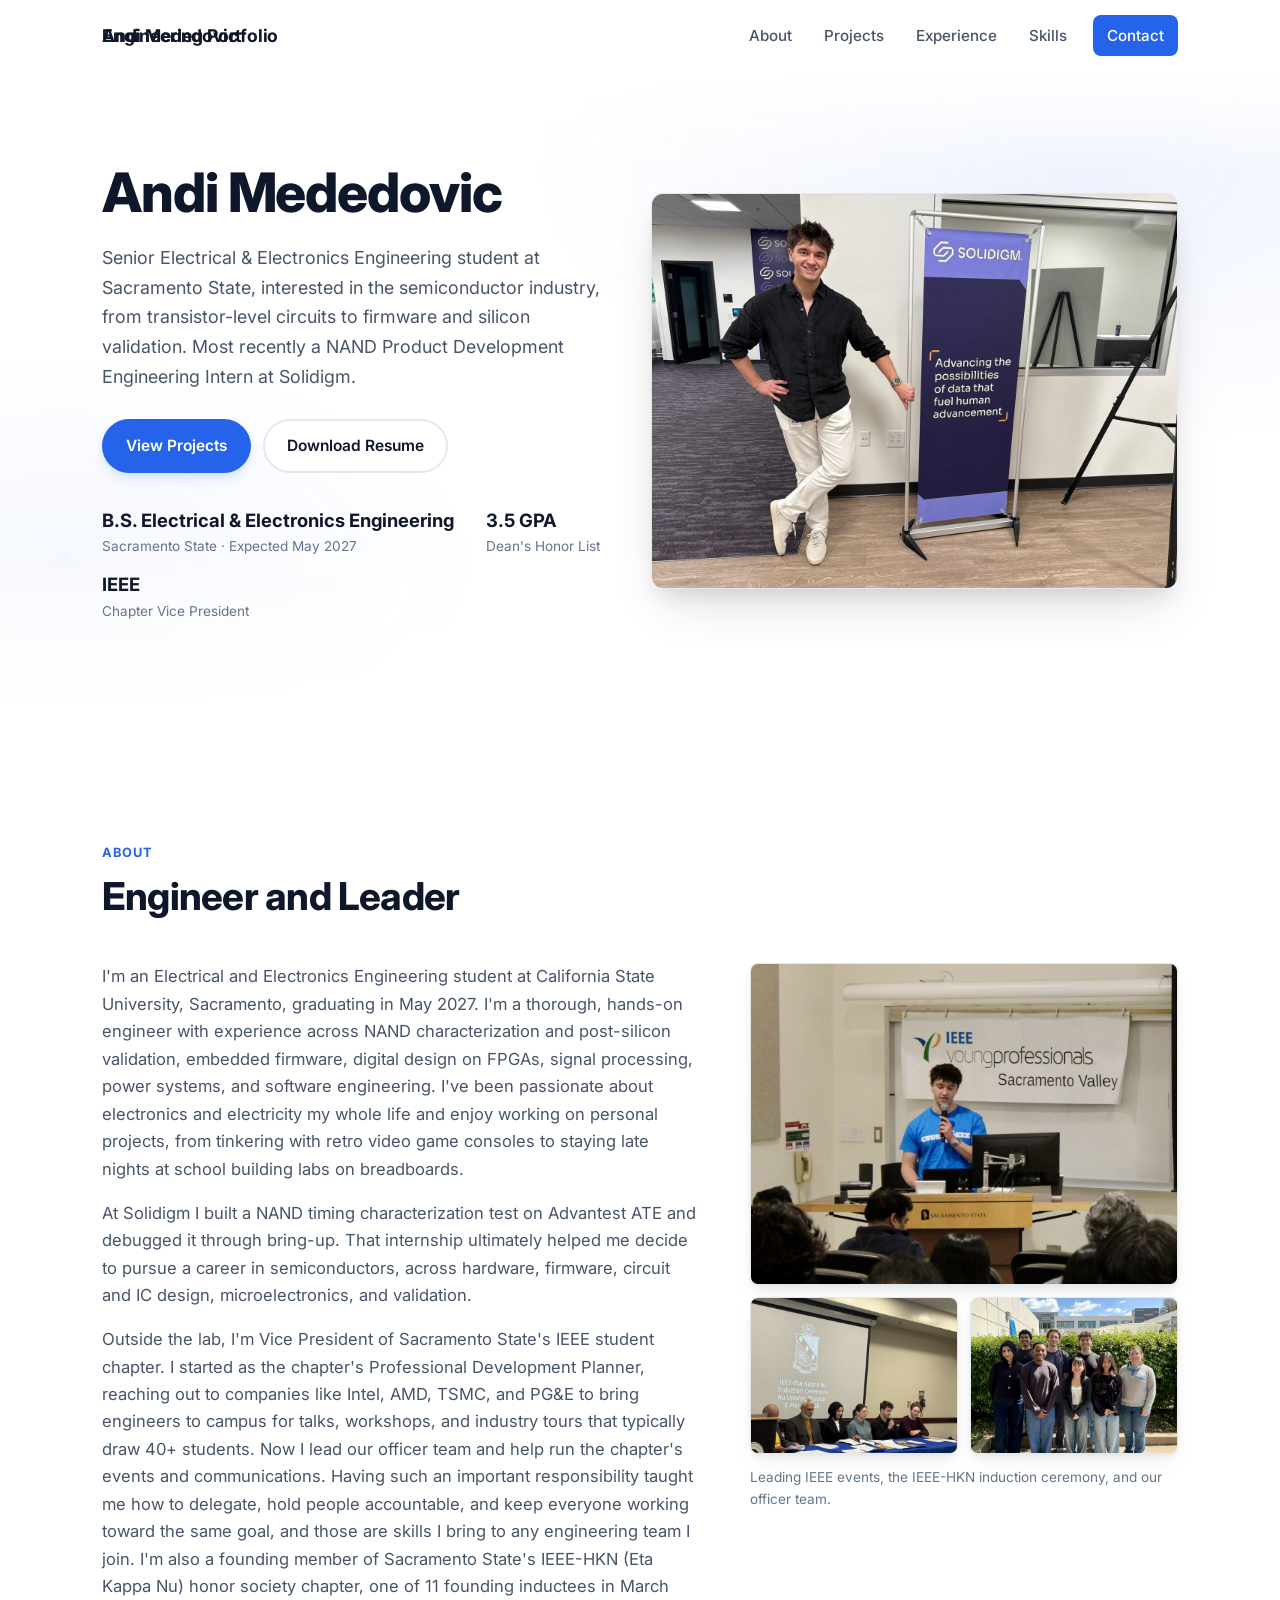
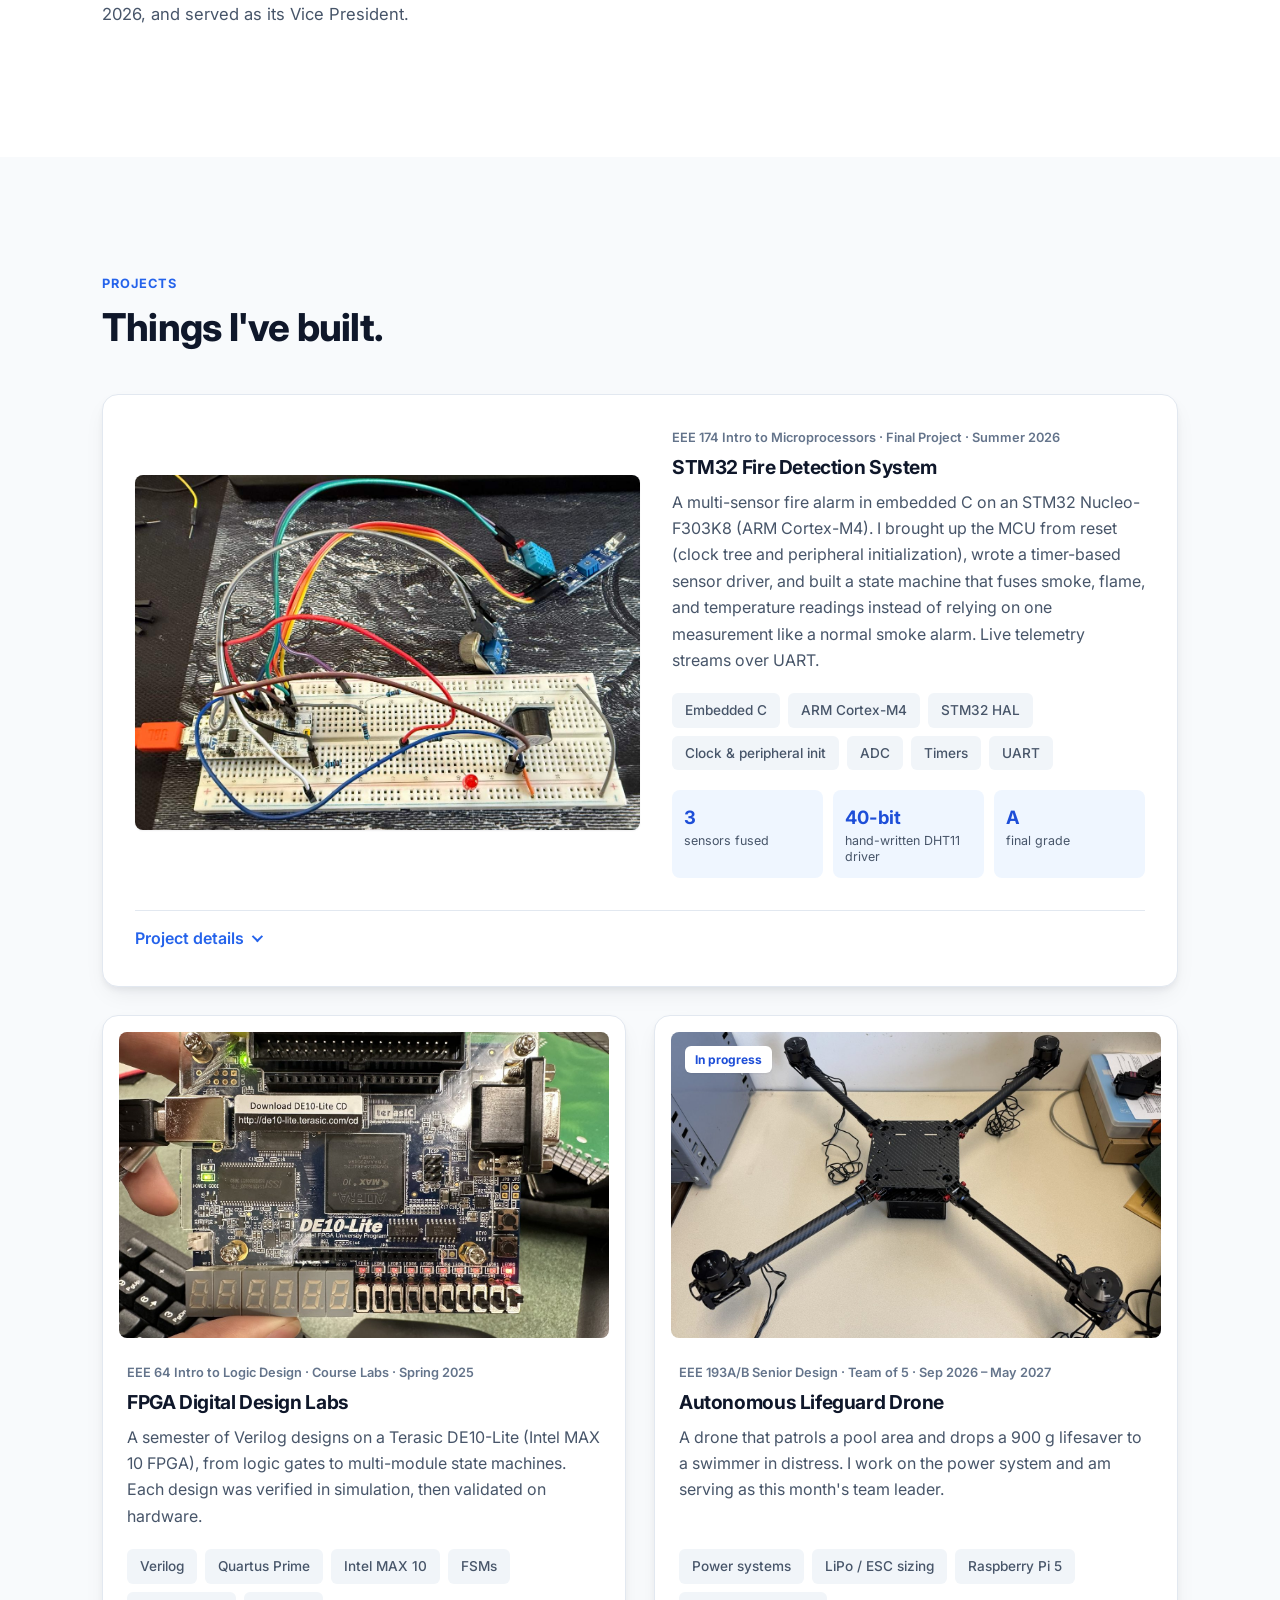
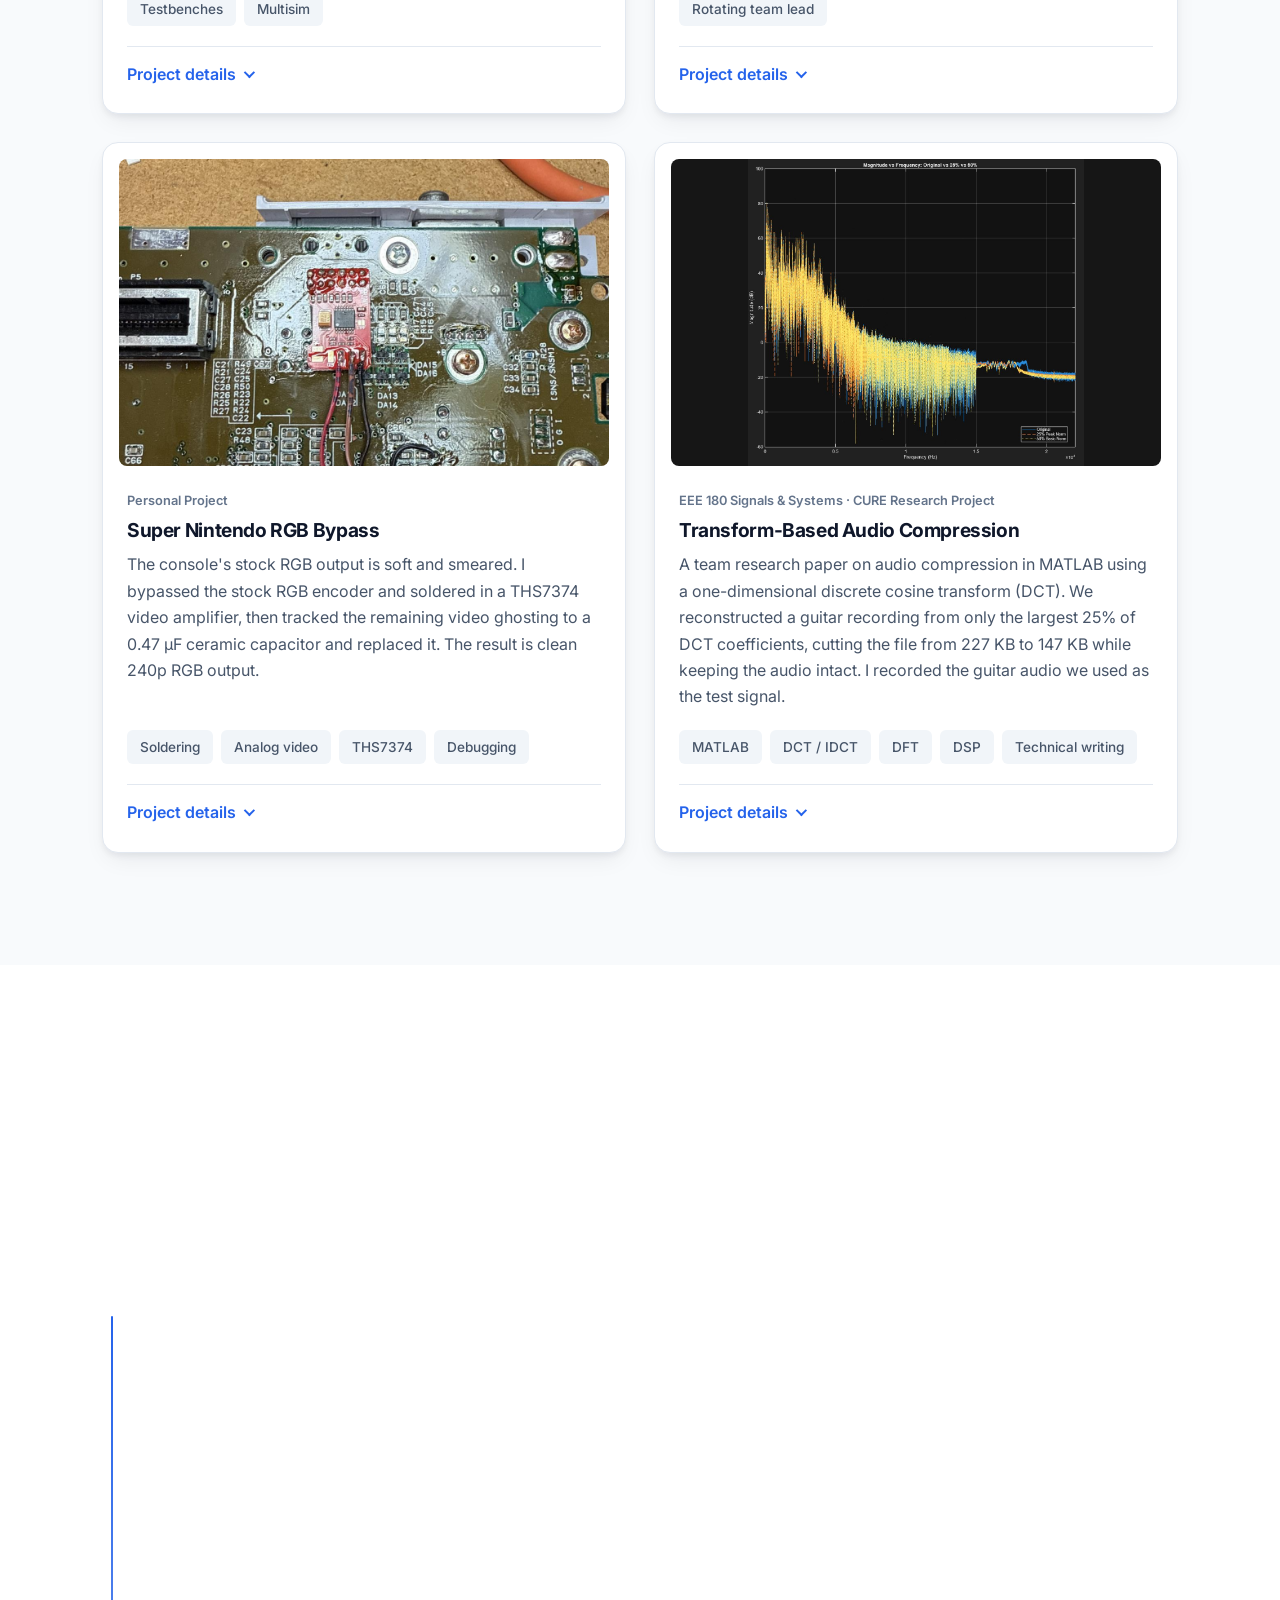
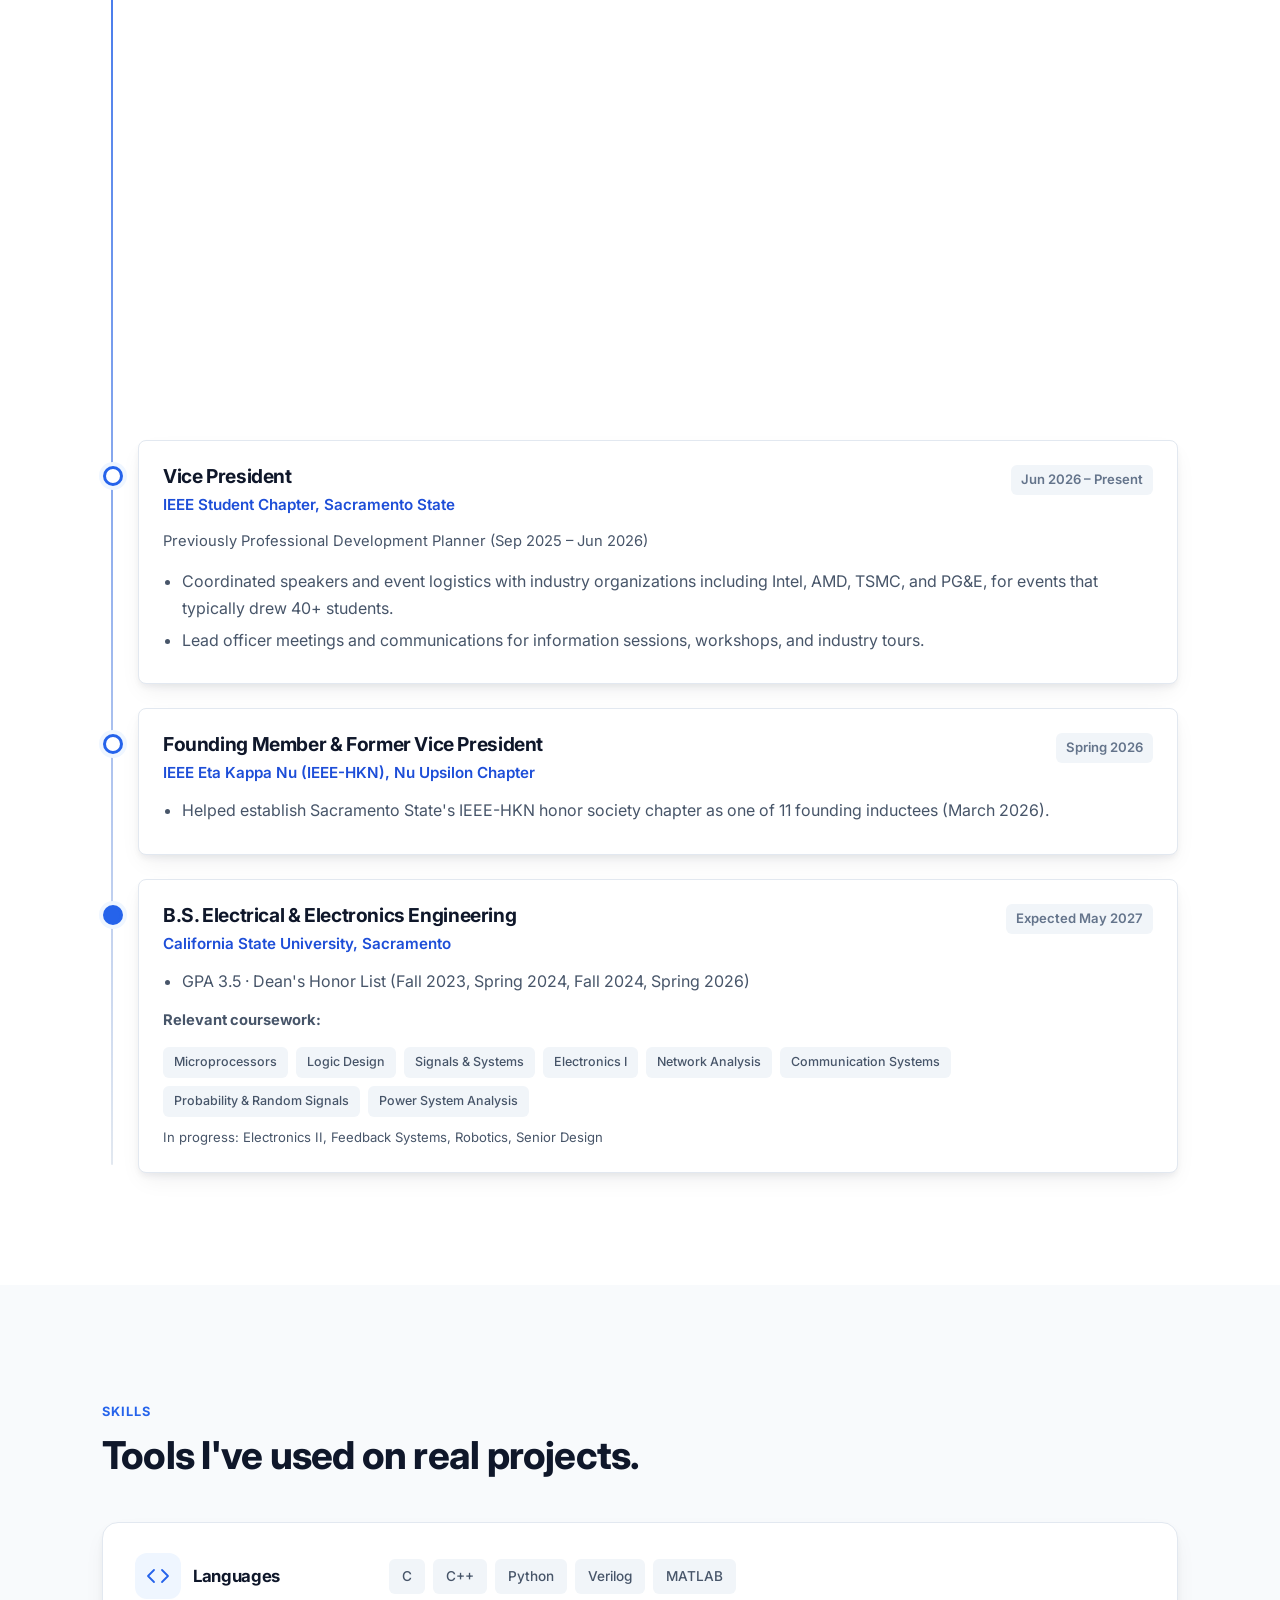
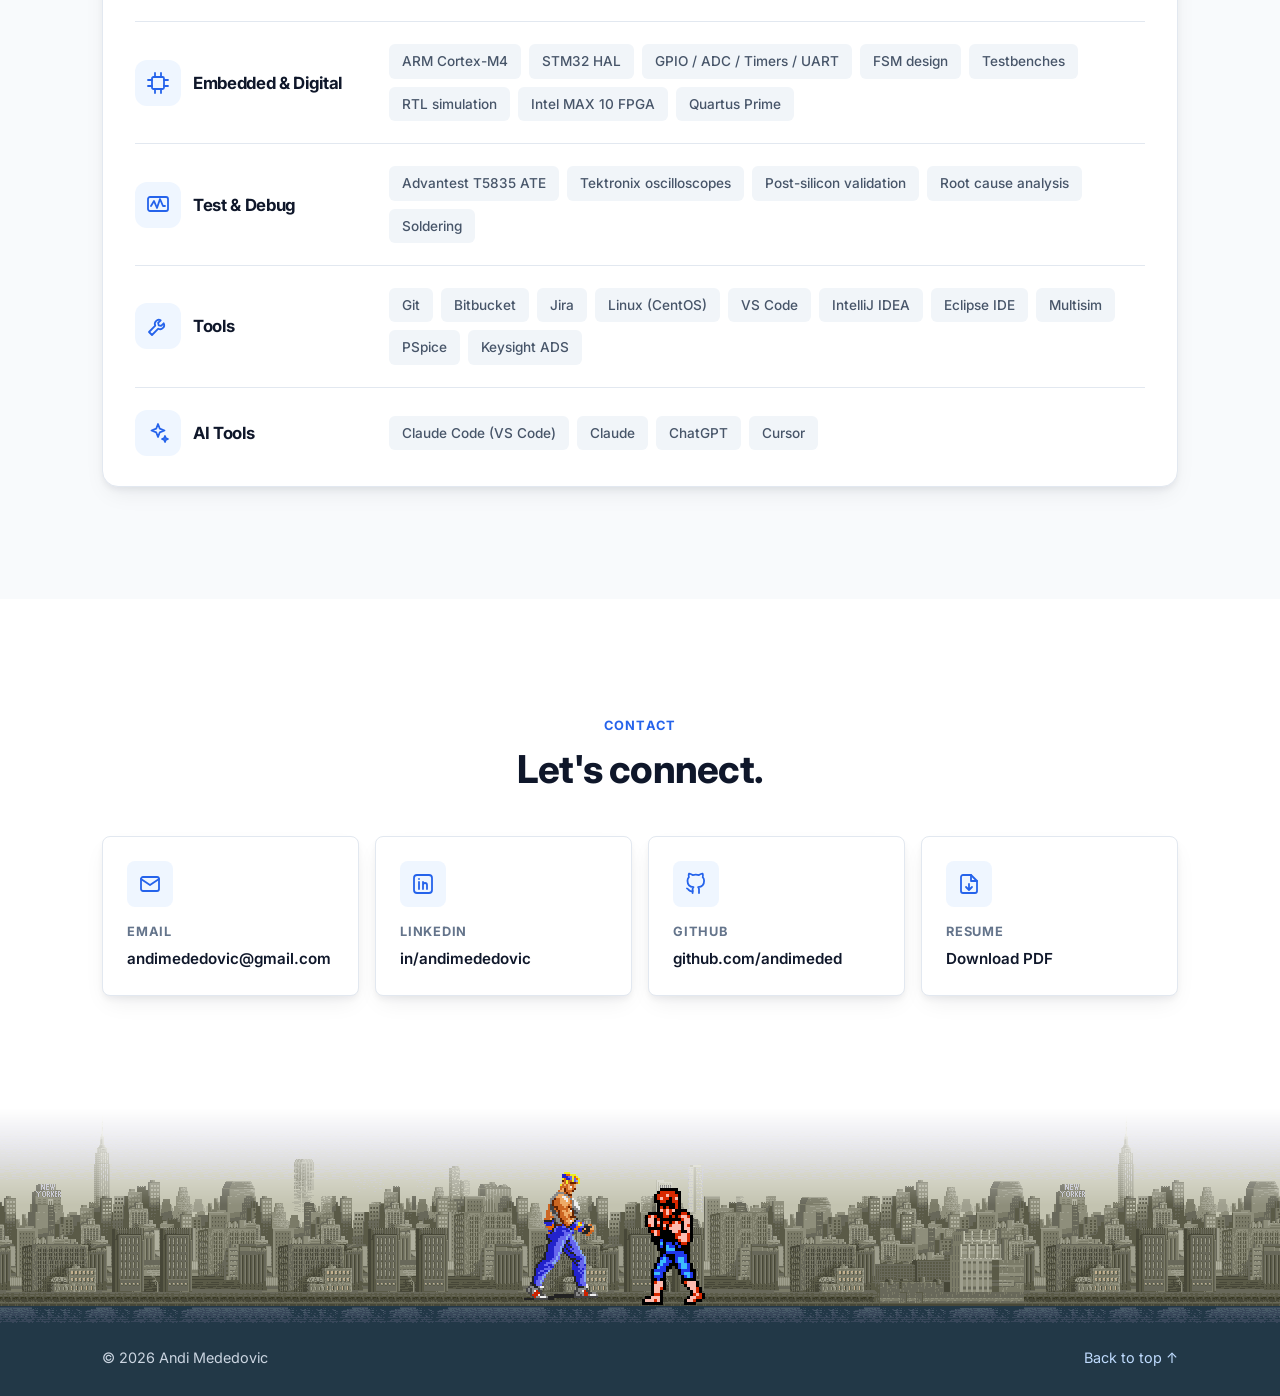
==== index.html @ 866efab6 "Initial portfolio site" ====
<!DOCTYPE html>
<html lang="en">
<head>
  <meta charset="UTF-8">
  <meta name="viewport" content="width=device-width, initial-scale=1.0">
  <title>Andi Mededovic | Electrical &amp; Electronics Engineering</title>
  <meta name="description" content="Portfolio of Andi Mededovic, Electrical and Electronics Engineering student at Sacramento State focused on semiconductors and hardware: circuits, firmware, digital design, and silicon validation.">
  <meta name="author" content="Andi Mededovic">

  <!-- Link previews (LinkedIn, Slack, etc.) -->
  <meta property="og:type" content="website">
  <meta property="og:title" content="Andi Mededovic | Electrical & Electronics Engineering">
  <meta property="og:description" content="Electrical & Electronics Engineering student focused on semiconductors and hardware: circuits, firmware, digital design, and silicon validation.">
  <meta property="og:url" content="https://andimeded.github.io/">
  <meta property="og:image" content="https://andimeded.github.io/assets/images/andi-solidigm.jpg">

  <link rel="icon" href="assets/icons/favicon.svg" type="image/svg+xml">

  <link rel="preconnect" href="https://fonts.googleapis.com">
  <link rel="preconnect" href="https://fonts.gstatic.com" crossorigin>
  <link href="https://fonts.googleapis.com/css2?family=Inter:wght@400;500;600;700;800&display=swap" rel="stylesheet">

  <link rel="stylesheet" href="css/style.css">
</head>
<body>
  <a class="skip-link" href="#main">Skip to content</a>

  <!-- ============ HEADER / NAV ============ -->
  <header class="site-header" id="top">
    <div class="container nav-wrap">
      <a href="#hero" class="logo" aria-label="Andi Mededovic, back to top">
        <span class="logo-text logo-default">Engineering Portfolio</span>
        <span class="logo-text logo-name" aria-hidden="true">Andi Mededovic</span>
      </a>

      <button class="nav-toggle" aria-label="Open menu" aria-expanded="false" aria-controls="site-nav">
        <span></span><span></span><span></span>
      </button>

      <nav class="site-nav" id="site-nav" aria-label="Main">
        <ul>
          <li><a href="#about">About</a></li>
          <li><a href="#projects">Projects</a></li>
          <li><a href="#experience">Experience</a></li>
          <li><a href="#skills">Skills</a></li>
          <li><a href="#contact" class="nav-cta">Contact</a></li>
        </ul>
      </nav>
    </div>
  </header>

  <main id="main">

    <!-- ============ HERO ============ -->
    <section class="hero" id="hero">
      <div class="container hero-grid">
        <div class="hero-text reveal">
          <h1>Andi Mededovic</h1>
          <p class="hero-lead">
            Senior Electrical &amp; Electronics Engineering student at Sacramento State, interested in the
            semiconductor industry, from transistor-level circuits to firmware and silicon validation.
            Most recently a NAND Product Development Engineering Intern at Solidigm.
          </p>
          <div class="hero-actions">
            <a href="#projects" class="btn btn-primary">View Projects</a>
            <a href="assets/resume/Andi-Mededovic-Resume.pdf" class="btn btn-outline" target="_blank" rel="noopener">Download Resume</a>
          </div>
          <ul class="hero-facts">
            <li><strong>B.S. Electrical &amp; Electronics Engineering</strong><span>Sacramento State · Expected May 2027</span></li>
            <li><strong>3.5 GPA</strong><span>Dean's Honor List</span></li>
            <li><strong>IEEE</strong><span>Chapter Vice President</span></li>
          </ul>
        </div>

        <figure class="hero-visual reveal">
          <img src="assets/images/andi-solidigm.jpg" alt="Andi Mededovic standing next to a Solidigm banner at the Rancho Cordova office" width="1400" height="1050">
        </figure>
      </div>
    </section>

    <!-- ============ ABOUT ============ -->
    <section class="section" id="about">
      <div class="container">
        <header class="section-head reveal">
          <p class="eyebrow">About</p>
          <h2>Engineer and Leader</h2>
        </header>

        <div class="about-grid">
          <div class="about-text reveal">
            <p>
              I'm an Electrical and Electronics Engineering student at California State University,
              Sacramento, graduating in May 2027. I'm a thorough, hands-on engineer with experience across
              NAND characterization and post-silicon validation, embedded firmware, digital design on FPGAs,
              signal processing, power systems, and software engineering. I've been passionate about
              electronics and electricity my whole life and enjoy working on personal projects, from
              tinkering with retro video game consoles to staying late nights at school building labs on breadboards.
            </p>
            <p>
              At Solidigm I built a NAND timing characterization test on Advantest ATE and debugged it
              through bring-up. That internship ultimately helped me decide to pursue a career in semiconductors, across
              hardware, firmware, circuit and IC design, microelectronics, and validation.
            </p>
            <p>
              Outside the lab, I'm Vice President of Sacramento State's IEEE student chapter. I started as
              the chapter's Professional Development Planner, reaching out to companies like Intel, AMD,
              TSMC, and PG&amp;E to bring engineers to campus for talks, workshops, and industry tours that
              typically draw 40+ students. Now I lead our officer team and help run the chapter's events
              and communications. Having such an important responsibility taught me how to delegate, hold people
              accountable, and keep everyone working toward the same goal, and those are skills I bring to any
              engineering team I join. I'm also a founding member of Sacramento State's IEEE-HKN (Eta Kappa Nu)
              honor society chapter, one of 11 founding inductees in March 2026, and served as its
              Vice President.
            </p>
          </div>

          <div class="about-photos reveal">
            <button class="gallery-item about-photo-main" type="button">
              <img src="assets/images/about/ieee-event.jpg" alt="Andi introducing speakers at an IEEE event at Sacramento State" loading="lazy" width="1200" height="900">
            </button>
            <div class="about-photo-row">
              <button class="gallery-item" type="button">
                <img src="assets/images/about/hkn-induction.jpg" alt="Andi speaking at the IEEE-HKN Nu Upsilon chapter induction ceremony, March 2026" loading="lazy">
              </button>
              <button class="gallery-item" type="button">
                <img src="assets/images/about/ieee-officers.jpg" alt="Sacramento State IEEE student chapter officers" loading="lazy">
              </button>
            </div>
            <p class="about-photo-caption">Leading IEEE events, the IEEE-HKN induction ceremony, and our officer team.</p>
          </div>
        </div>
      </div>
    </section>

    <!-- ============ PROJECTS ============ -->
    <section class="section section-alt" id="projects">
      <div class="container">
        <header class="section-head reveal">
          <p class="eyebrow">Projects</p>
          <h2>Things I've built.</h2>
        </header>

        <div class="projects-grid">

          <!-- Project 1: STM32 (featured) -->
          <article class="card project-card featured reveal">
            <div class="project-media">
              <img src="assets/images/projects/stm32-breadboard.jpg" alt="Breadboard wiring of the STM32 Nucleo board with smoke, flame, and temperature sensors" loading="lazy" width="1200" height="843">
            </div>
            <div class="project-body">
              <p class="project-meta">EEE 174 Intro to Microprocessors · Final Project · Summer 2026</p>
              <h3>STM32 Fire Detection System</h3>
              <p>
                A multi-sensor fire alarm in embedded C on an STM32 Nucleo-F303K8 (ARM Cortex-M4). I brought up
                the MCU from reset (clock tree and peripheral initialization), wrote a timer-based sensor driver,
                and built a state machine that fuses smoke, flame, and temperature readings instead of relying on
                one measurement like a normal smoke alarm. Live telemetry streams over UART.
              </p>
              <ul class="chip-list">
                <li>Embedded C</li><li>ARM Cortex-M4</li><li>STM32 HAL</li><li>Clock &amp; peripheral init</li><li>ADC</li><li>Timers</li><li>UART</li>
              </ul>
              <ul class="project-stats">
                <li><strong>3</strong><span>sensors fused</span></li>
                <li><strong>40-bit</strong><span>hand-written DHT11 driver</span></li>
                <li><strong>A</strong><span>final grade</span></li>
              </ul>

            </div>

            <details class="project-details">
                <summary>Project details</summary>
                <div class="details-body">
                  <div class="details-grid">
                    <div class="details-col">
                  <h4>What I built</h4>
                  <ul>
                    <li>Brought up the MCU with the STM32 HAL: system clock from the internal 8&nbsp;MHz HSI oscillator, with the PLL (x4) clocking the ADC, then GPIO, USART2, TIM1, and a 12-bit software-triggered ADC.</li>
                    <li><strong>Sensors:</strong> MQ-2 smoke sensor on ADC1 channel 1 (PA0), a photodiode for flame/light on ADC1 channel 2 (PA1), and a DHT11 temperature/humidity sensor on a single-wire digital pin (PA4).</li>
                    <li><strong>State machine:</strong> It has two states, Normal and Fire. The system switches to Fire when any sensor crosses its alarm threshold: a smoke reading above 400, a flame reading below 1000 (both are raw 12-bit ADC readings from 0 to 4095, and the photodiode reading drops when it sees a flame), or a temperature above 40&nbsp;°C. In Fire, a red LED and buzzer pulse every 250&nbsp;ms.</li>
                    <li><strong>Telemetry:</strong> readings and state are sent over USART2 at 38400 baud (8N1) every 2&nbsp;s to a serial terminal.</li>
                  </ul>

                  <h4>DHT11 driver</h4>
                  <p>
                    I wrote my own driver for the DHT11 instead of using a library. It drives PA4 low for 18&nbsp;ms as a start signal, releases it for 30&nbsp;µs, then reconfigures the
                    pin as an input with pull-up. Using TIM1 as a microsecond timer, it samples each bit 40&nbsp;µs after
                    the rising edge, packs 40 bits into 5 bytes, validates the checksum, and returns an error on timeout.
                  </p>

                  <h4>Problems I debugged</h4>
                  <ul>
                    <li><strong>ADC channels interfering:</strong> wrote a <code>Read_ADC_Channel()</code> routine that reconfigures the channel on every read.</li>
                    <li><strong>4&nbsp;V sensor vs 3.3&nbsp;V ADC:</strong> added a 20&nbsp;kΩ / 10&nbsp;kΩ voltage divider (4&nbsp;V → 2.67&nbsp;V) to keep the smoke sensor's output under the 3.3&nbsp;V maximum input of the ADC pin (PA0).</li>
                    <li><strong>Buzzer stuck on at first flash:</strong> found the buzzer was active-low and inverted the GPIO logic.</li>
                  </ul>

                  <h4>Testing</h4>
                  <p>
                    I tested each sensor on its own. With a candle in my garage, the flame reading dropped from about 3000 ambient to below 1000,
                    and the temperature rose from about 33&nbsp;°C to above 40&nbsp;°C. With an incense stick outside, the smoke reading rose above 400.
                    All three triggered the Fire state.
                  </p>
                    </div>
                    <div class="details-col">
                  <h4>Code walkthrough</h4>
                  <p class="code-note"><strong>Microsecond delay.</strong> The DHT11 sends bits as pulses only tens of microseconds long, which is too short for <code>HAL_Delay()</code> since it counts in milliseconds. I set TIM1 to tick once per microsecond, reset it to 0, and wait until it reaches the delay I need.</p>
<pre class="code-block"><code>void delay_us(uint16_t us) {
  __HAL_TIM_SET_COUNTER(&amp;htim1, 0);  // reset TIM1 to 0
  while (__HAL_TIM_GET_COUNTER(&amp;htim1) &lt; us);  // wait until TIM1 reaches us microseconds
}</code></pre>

                  <p class="code-note"><strong>Reading the 40 bits.</strong> The loop runs 40 times, once per bit. It waits for the sensor to finish its low pulse, then waits 40&nbsp;µs. The current byte is shifted left to make room for the new bit, and if the data line is still high at that point, the bit is stored as a 1. After all 40 bits, the first four bytes are added and compared with the fifth byte, the checksum. If they don't match, the reading is thrown out.</p>
<pre class="code-block"><code>for (int i = 0; i &lt; 40; i++) {  // sensor sends 40 bits of data
  while (HAL_GPIO_ReadPin(GPIOA, GPIO_PIN_4) == GPIO_PIN_RESET);
  delay_us(40);
  data[i / 8] &lt;&lt;= 1;  // shift current byte
  if (HAL_GPIO_ReadPin(GPIOA, GPIO_PIN_4) == GPIO_PIN_SET)
    data[i / 8] |= 1;  // store a 1
  while (HAL_GPIO_ReadPin(GPIOA, GPIO_PIN_4) == GPIO_PIN_SET);
}

if ((uint8_t)(data[0] + data[1] + data[2] + data[3]) != data[4])
  return 1;  // checksum mismatch, reading failed

*humidity = data[0];
*temp     = data[2];
return 0;</code></pre>

                  <p class="code-note"><strong>Reading one ADC channel at a time.</strong> The smoke sensor and photodiode share ADC1, and at first their readings interfered with each other. This function fixes that by selecting the channel before every read. It configures ADC1 for that channel, starts a conversion, waits for it to finish, then stops the ADC and returns the 12-bit value.</p>
<pre class="code-block"><code>uint16_t Read_ADC_Channel(uint32_t channel) {
  ADC_ChannelConfTypeDef sConfig = {0};
  sConfig.Channel      = channel;
  sConfig.Rank         = ADC_REGULAR_RANK_1;
  sConfig.SingleDiff   = ADC_SINGLE_ENDED;
  sConfig.SamplingTime = ADC_SAMPLETIME_1CYCLE_5;
  HAL_ADC_ConfigChannel(&amp;hadc1, &amp;sConfig);  // use the selected channel

  HAL_ADC_Start(&amp;hadc1);
  HAL_ADC_PollForConversion(&amp;hadc1, HAL_MAX_DELAY); // wait until conversion is finished
  uint16_t value = HAL_ADC_GetValue(&amp;hadc1);
  HAL_ADC_Stop(&amp;hadc1);
  return value;
}

smoke = Read_ADC_Channel(ADC_CHANNEL_1);  // PA0
flame = Read_ADC_Channel(ADC_CHANNEL_2);  // PA1</code></pre>

                  <p class="code-note"><strong>Deciding the state.</strong> If any one sensor crosses its threshold, the system goes to Fire. The LED and buzzer then turn on for 250&nbsp;ms and off for 250&nbsp;ms, four times per pass through the loop. The buzzer is active-low, so <code>GPIO_PIN_RESET</code> turns it on and <code>GPIO_PIN_SET</code> turns it off.</p>
<pre class="code-block"><code>#define SMOKE_THRESHOLD 400
#define FLAME_THRESHOLD 1000
#define TEMP_THRESHOLD  40

if ((smoke &gt; SMOKE_THRESHOLD) || (flame &lt; FLAME_THRESHOLD) || (temp &gt; TEMP_THRESHOLD)) {
  fireState = 1;
  for (int i = 0; i &lt; 4; i++) {
    HAL_GPIO_WritePin(GPIOA, GPIO_PIN_5, GPIO_PIN_SET);  // LED on
    HAL_GPIO_WritePin(GPIOA, GPIO_PIN_6, GPIO_PIN_RESET);  // buzzer on (active-low)
    HAL_Delay(250);
    HAL_GPIO_WritePin(GPIOA, GPIO_PIN_5, GPIO_PIN_RESET);  // LED off
    HAL_GPIO_WritePin(GPIOA, GPIO_PIN_6, GPIO_PIN_SET);  // buzzer off
    HAL_Delay(250);
  }
} else {
  fireState = 0;
  HAL_GPIO_WritePin(GPIOA, GPIO_PIN_5, GPIO_PIN_RESET);
  HAL_GPIO_WritePin(GPIOA, GPIO_PIN_6, GPIO_PIN_SET);
}</code></pre>
                    </div>
                  </div>

                  <h4 class="gallery-title">Photos &amp; figures <span class="gallery-hint">Click to enlarge</span></h4>
                  <div class="gallery">
                    <button class="gallery-item" type="button"><img src="assets/images/projects/stm32-block-diagram.jpg" alt="Block diagram: MQ-2, DHT11, and photodiode feeding the STM32, which drives the LED, buzzer, and USART2 terminal" loading="lazy"></button>
                    <button class="gallery-item" type="button"><img src="assets/images/projects/stm32-terminal.jpg" alt="Serial terminal output showing temperature rising past 40 °C and the state switching from NORMAL to FIRE" loading="lazy"></button>
                    <button class="gallery-item" type="button"><img src="assets/images/projects/stm32-flame-test.jpg" alt="Photodiode held near a candle flame during the flame detection test" loading="lazy"></button>
                    <button class="gallery-item" type="button"><img src="assets/images/projects/stm32-smoke-test.jpg" alt="MQ-2 smoke sensor held over an incense stick during the smoke detection test" loading="lazy"></button>
                  </div>
                </div>
            </details>
          </article>

          <!-- Project 2: FPGA labs -->
          <article class="card project-card reveal">
            <div class="project-media">
              <img src="assets/images/projects/fpga-board.jpg" alt="Terasic DE10-Lite FPGA board, powered on, with the MAX 10 chip in the center and the seven-segment displays and switches along the bottom" loading="lazy" width="1400" height="875">
            </div>
            <div class="project-body">
              <p class="project-meta">EEE 64 Intro to Logic Design · Course Labs · Spring 2025</p>
              <h3>FPGA Digital Design Labs</h3>
              <p>
                A semester of Verilog designs on a Terasic DE10-Lite (Intel MAX 10 FPGA), from logic gates to
                multi-module state machines. Each design was verified in simulation, then validated on hardware.
              </p>
              <ul class="chip-list">
                <li>Verilog</li><li>Quartus Prime</li><li>Intel MAX 10</li><li>FSMs</li><li>Testbenches</li><li>Multisim</li>
              </ul>

              <details class="project-details">
                <summary>Project details</summary>
                <div class="details-body">
                  <h4>Example design flow: Lab 3 comparator</h4>
                  <p>Most of my labs followed the same process from design to hardware. Here is one example, and the more complex designs are listed below. I designed a 2-bit comparator (A &gt; B, A = B, A &lt; B) from a truth table and K-maps, drew it in Multisim using only NAND gates,
                    then wrote it in Verilog, assigned pins in Quartus, and ran it on the board. I then extended it to 3 bits and verified it with a testbench and waveform.</p>
                  <ol class="flow">
                    <li class="flow-step">
                      <button class="gallery-item" type="button"><img src="assets/images/projects/fpga-flow-1-equations.jpg" alt="Step 1, Truth table to K-maps to equations: Simplified equations for the comparator outputs, derived from K-maps" loading="lazy"></button>
                      <span><b>1</b> Truth table to K-maps to equations</span>
                    </li>
                    <li class="flow-step">
                      <button class="gallery-item" type="button"><img src="assets/images/projects/fpga-flow-2-multisim.jpg" alt="Step 2, Multisim schematic: Multisim schematic of the 2-bit comparator built only from NAND gates, with DIP switch inputs and an LED bar output" loading="lazy"></button>
                      <span><b>2</b> Multisim schematic</span>
                    </li>
                    <li class="flow-step">
                      <button class="gallery-item" type="button"><img src="assets/images/projects/fpga-flow-3-verilog.jpg" alt="Step 3, Verilog in Quartus: Verilog module for the comparator in Quartus Prime, setting the greater-than, equal, and less-than outputs" loading="lazy"></button>
                      <span><b>3</b> Verilog in Quartus</span>
                    </li>
                    <li class="flow-step">
                      <button class="gallery-item" type="button"><img src="assets/images/projects/fpga-flow-4-pins.jpg" alt="Step 4, Pin assignments: Quartus Assignment Editor mapping the comparator inputs to slide switches and outputs to LEDs on the MAX 10" loading="lazy"></button>
                      <span><b>4</b> Pin assignments</span>
                    </li>
                    <li class="flow-step">
                      <button class="gallery-item" type="button"><img src="assets/images/projects/fpga-flow-5-board.jpg" alt="Step 5, Running on the FPGA: DE10-Lite board running the comparator, with the switches as inputs and an LED lit for the result" loading="lazy"></button>
                      <span><b>5</b> Running on the FPGA</span>
                    </li>
                    <li class="flow-step">
                      <button class="gallery-item" type="button"><img src="assets/images/projects/fpga-flow-6-testbench.jpg" alt="Step 6, Testbench: Verilog testbench stepping the 3-bit comparator through input combinations" loading="lazy"></button>
                      <span><b>6</b> Testbench</span>
                    </li>
                    <li class="flow-step">
                      <button class="gallery-item" type="button"><img src="assets/images/projects/fpga-flow-7-waveform.jpg" alt="Step 7, Simulation waveform: Simulation waveform of the 3-bit comparator showing the inputs and the G, E, and L outputs" loading="lazy"></button>
                      <span><b>7</b> Simulation waveform</span>
                    </li>
                  </ol>

                  <h4>Highlight: Lab 6, State Machines II</h4>
                  <ul>
                    <li>A 10-state bidirectional FSM with reset.</li>
                    <li>An active-low 7-segment hex decoder derived from K-maps (dataflow modeling).</li>
                    <li>A hierarchical top module joining the FSM and decoder.</li>
                    <li>A time-multiplexed 3-digit display using a shift register and a 16-bit refresh counter.</li>
                    <li>Tri-state buffers and tied outputs, verified against truth tables in simulation.</li>
                    <li>5x7 dot-matrix characters rendered to the simulation console from a testbench.</li>
                  </ul>
                  <ol class="flow flow-plain">
                    <li class="flow-step">
                      <button class="gallery-item" type="button"><img src="assets/images/projects/fpga-lab6-block-diagram.jpg" alt="Lab 6 top-level block diagram: a clocked state machine with an up/down input feeding a decoder that drives the seven-segment display" loading="lazy"></button>
                      <span>Top-level design</span>
                    </li>
                    <li class="flow-step">
                      <button class="gallery-item" type="button"><img src="assets/images/projects/fpga-lab6-top-module.jpg" alt="Lab 6 top-level Verilog module instantiating the state machine and the seven-segment decoder" loading="lazy"></button>
                      <span>Top module joining FSM and decoder</span>
                    </li>
                    <li class="flow-step">
                      <button class="gallery-item" type="button"><img src="assets/images/projects/fpga-kmap.jpg" alt="Color-coded K-map and simplified equation for segment a of the seven-segment decoder" loading="lazy"></button>
                      <span>Decoder K-map</span>
                    </li>
                    <li class="flow-step">
                      <button class="gallery-item" type="button"><img src="assets/images/projects/fpga-lab6-decoder-verilog.jpg" alt="Active-low seven-segment hex decoder written as dataflow assign statements in Verilog" loading="lazy"></button>
                      <span>Decoder in dataflow Verilog</span>
                    </li>
                    <li class="flow-step">
                      <button class="gallery-item" type="button"><img src="assets/images/projects/fpga-hex-f.jpg" alt="DE10-Lite seven-segment display showing F with all four input switches high" loading="lazy"></button>
                      <span>Decoder on the board</span>
                    </li>
                    <li class="flow-step">
                      <button class="gallery-item" type="button"><img src="assets/images/projects/fpga-lab6-tristate-verilog.jpg" alt="Verilog tri-state buffer that passes the input when enabled and outputs high impedance otherwise" loading="lazy"></button>
                      <span>Tri-state buffer</span>
                    </li>
                    <li class="flow-step">
                      <button class="gallery-item" type="button"><img src="assets/images/projects/fpga-lab6-tristate-wave.jpg" alt="Simulation waveform of the tri-state buffer testbench showing input, enable, and output" loading="lazy"></button>
                      <span>Tri-state waveform</span>
                    </li>
                    <li class="flow-step">
                      <button class="gallery-item" type="button"><img src="assets/images/projects/fpga-lab6-tied-outputs.jpg" alt="Verilog module tying four tri-state buffer outputs onto one shared output line" loading="lazy"></button>
                      <span>Tied outputs</span>
                    </li>
                    <li class="flow-step">
                      <button class="gallery-item" type="button"><img src="assets/images/projects/fpga-lab6-5x7-verilog.jpg" alt="Verilog case statement mapping each hex digit to a 35-bit pattern for a 5 by 7 dot-matrix character" loading="lazy"></button>
                      <span>5x7 character ROM</span>
                    </li>
                    <li class="flow-step">
                      <button class="gallery-item" type="button"><img src="assets/images/projects/fpga-lab6-5x7-console.jpg" alt="Testbench console output drawing hex characters as 5 by 7 dot-matrix patterns" loading="lazy"></button>
                      <span>Characters in the console</span>
                    </li>
                  </ol>

                  <h4>Earlier labs</h4>
                  <ul>
                    <li>Logic circuits first designed and simulated in Multisim, then built with 7400-series TTL gates on a breadboard.</li>
                    <li>Structural vs dataflow Verilog, XOR from NAND-only logic, and K-map reduction.</li>
                    <li>4-bit adders, gate-level and signed/unsigned comparators, with testbenches and waveforms.</li>
                    <li>RS latches, D flip-flops with preset/clear, and 3- and 8-stage shift registers.</li>
                    <li>Mealy and Moore machines and sequence detectors (e.g., 011011010).</li>
                  </ul>
                </div>
              </details>
            </div>
          </article>

          <!-- Project 3: Senior Design -->
          <article class="card project-card reveal">
            <div class="project-media">
              <img src="assets/images/projects/drone-frame.jpg" alt="Work-in-progress quadcopter frame with carbon-fiber arms and four brushless motors mounted, sitting on a lab bench" loading="lazy" width="1400" height="1129">
              <span class="status-pill">In progress</span>
            </div>
            <div class="project-body">
              <p class="project-meta">EEE 193A/B Senior Design · Team of 5 · Sep 2026 – May 2027</p>
              <h3>Autonomous Lifeguard Drone</h3>
              <p>
                A drone that patrols a pool area and drops a 900&nbsp;g lifesaver to a swimmer in distress.
                I work on the power system and am serving as this month's team leader.
              </p>
              <ul class="chip-list">
                <li>Power systems</li><li>LiPo / ESC sizing</li><li>Raspberry Pi 5</li><li>Rotating team lead</li>
              </ul>

              <details class="project-details">
                <summary>Project details</summary>
                <div class="details-body">
                  <h4>My contributions</h4>
                  <ul>
                    <li>Selected two 6S 22.2&nbsp;V 8000&nbsp;mAh 120C LiPo packs in parallel (16&nbsp;Ah) to stay within a 2&nbsp;kg battery budget (1.9&nbsp;kg).</li>
                    <li>Sized the drive: 4 motors x 21.4&nbsp;A = 85.6&nbsp;A total; chose 60&nbsp;A ESCs and XT60 connectors.</li>
                    <li>Finalized 400&nbsp;KV brushless motors and 15 x 5.5&nbsp;in carbon-fiber propellers (2 CW, 2 CCW).</li>
                    <li>Upgraded the onboard computer to a Raspberry Pi 5 with copper heatsinks after the Pi 4 lagged.</li>
                    <li>Presented the power block diagram (batteries → ESCs → motors, and buck converter → Raspberry Pi) to the class.</li>
                    <li>Helped assemble the chassis and install the motors.</li>
                  </ul>
                  <h4 class="gallery-title">System block diagram <span class="gallery-hint">Click to enlarge</span></h4>
                  <p>From our class presentation. I presented the power path, where the battery feeds the ESCs and motors, and a buck converter steps the battery down to power the Raspberry Pi.</p>
                  <div class="gallery gallery-single">
                    <button class="gallery-item" type="button"><img src="assets/images/projects/drone-system-overview.jpg" alt="Drone system block diagram: battery to ESCs and motors for motor power, battery to buck converter to Raspberry Pi, with camera, GPS, UWB, RC fail-safe, operator alerts, and lifesaver release connected to the Pi" loading="lazy"></button>
                  </div>

                  <h4>Next semester</h4>
                  <p>Waterproofing lead, and co-lead for PCB design and soldering.</p>
                  <p class="muted tiny">Flight-control firmware is developed by my teammates.</p>
                </div>
              </details>
            </div>
          </article>

          <!-- Project 4: SNES RGB -->
          <article class="card project-card reveal">
            <div class="project-media">
              <img src="assets/images/projects/snes-board.jpg" alt="Super Nintendo motherboard with the THS7374 video amplifier board soldered in and red, green, and blue wires routed to it" loading="lazy" width="1200" height="900">
            </div>
            <div class="project-body">
              <p class="project-meta">Personal Project</p>
              <h3>Super Nintendo RGB Bypass</h3>
              <p>
                The console's stock RGB output is soft and smeared. I bypassed the stock RGB encoder and soldered in a THS7374 video
                amplifier, then tracked the remaining video ghosting to a 0.47&nbsp;µF ceramic capacitor and replaced it.
                The result is clean 240p RGB output.
              </p>
              <ul class="chip-list">
                <li>Soldering</li><li>Analog video</li><li>THS7374</li><li>Debugging</li>
              </ul>

              <details class="project-details">
                <summary>Project details</summary>
                <div class="details-body">
                  <h4>How I did it</h4>
                  <ul>
                    <li>Disabled the stock RGB resistors on the motherboard.</li>
                    <li>Mounted the THS7374 amplifier board on top of the original encoder area.</li>
                    <li>Wired the RGB lines to the new board.</li>
                    <li>Removed the 0.47&nbsp;µF ceramic capacitor causing ghosting and replaced it.</li>
                  </ul>
                  <h4>Result</h4>
                  <p>The console now takes its video output from the new amplifier, which gives a sharp, clean RGB picture with emulator-like quality when paired with a 240p upscaler.</p>
                  <h4 class="gallery-title">Photos &amp; figures <span class="gallery-hint">Click to enlarge</span></h4>
                  <div class="gallery">
                    <button class="gallery-item" type="button"><img src="assets/images/projects/snes-ghosting.jpg" alt="Before: blurry, smeared sprites from the stock RGB output" loading="lazy"></button>
                    <button class="gallery-item" type="button"><img src="assets/images/projects/snes-board-full.jpg" alt="Full view of the modified motherboard with the amplifier board and RGB wiring" loading="lazy"></button>
                    <button class="gallery-item" type="button"><img src="assets/images/projects/snes-console.jpg" alt="The reassembled Super Nintendo console with a controller and game cartridge" loading="lazy"></button>
                  </div>
                </div>
              </details>
            </div>
          </article>

          <!-- Project 5: MATLAB audio -->
          <article class="card project-card reveal">
            <div class="project-media project-media-plot">
              <img src="assets/images/projects/dct-spectrum.jpg" alt="MATLAB plot of magnitude vs frequency comparing the original guitar audio with 25% and 50% DCT reconstructions" loading="lazy" width="1055" height="959">
            </div>
            <div class="project-body">
              <p class="project-meta">EEE 180 Signals &amp; Systems · CURE Research Project</p>
              <h3>Transform-Based Audio Compression</h3>
              <p>
                A team research paper on audio compression in MATLAB using a one-dimensional discrete cosine transform (DCT).
                We reconstructed a guitar recording from only the largest 25% of DCT coefficients, cutting the file from
                227&nbsp;KB to 147&nbsp;KB while keeping the audio intact. I recorded the guitar audio we used as the test signal.
              </p>
              <ul class="chip-list">
                <li>MATLAB</li><li>DCT / IDCT</li><li>DFT</li><li>DSP</li><li>Technical writing</li>
              </ul>

              <details class="project-details">
                <summary>Project details</summary>
                <div class="details-body">
                  <h4>Approach</h4>
                  <ul>
                    <li>Converted the stereo recording to mono by averaging the left and right channels.</li>
                    <li>Applied a 1D DCT-II, kept only the K largest-magnitude coefficients, and reconstructed with the inverse DCT.</li>
                    <li>Compared peak and RMS normalization of the reconstructed signal.</li>
                    <li>Used the DFT to plot magnitude vs frequency and compare the original against the 25% and 50% versions.</li>
                  </ul>
                  <h4>Results</h4>
                  <ul>
                    <li>Original: 227&nbsp;KB · 50% of coefficients: 174&nbsp;KB · 25% of coefficients: 147&nbsp;KB.</li>
                    <li>The overall envelope was nearly identical across all three signals. The 25% version was smoothest, losing some high-frequency detail near fast transients.</li>
                  </ul>
                  <h4>Main MATLAB Logic</h4>
<pre class="code-block"><code>% Stereo to mono: average the left and right channels
if size(xx, 2) &gt; 1
  x_mono = mean(xx, 2);
else
  x_mono = xx;
end

% Keep the K largest-magnitude DCT coefficients
K = round(K_ratio * N);
X_dct = dct(x);                          % forward 1D DCT (Type II)
A_dct = abs(X_dct);
[~, idx_sort] = sort(A_dct, 'descend');
mask = false(N, 1);
mask(idx_sort(1:K)) = true;

X_dct_comp = zeros(N, 1);
X_dct_comp(mask) = X_dct(mask);

% Reconstruct, then peak-normalize
x_comp_raw = idct(X_dct_comp);
x_comp = x_comp_raw / max(abs(x_comp_raw));</code></pre>
                  <h4 class="gallery-title">Photos &amp; figures <span class="gallery-hint">Click to enlarge</span></h4>
                  <div class="gallery">
                    <button class="gallery-item" type="button"><img src="assets/images/projects/dct-spectrum.jpg" alt="Magnitude vs frequency: original vs 25% and 50% DCT reconstructions" loading="lazy"></button>
                    <button class="gallery-item" type="button"><img src="assets/images/projects/dct-time-zoom.jpg" alt="Zoomed amplitude vs time: the 25% reconstruction is smoother than the original at a transient peak" loading="lazy"></button>
                  </div>
                </div>
              </details>
            </div>
          </article>

        </div>
      </div>
    </section>

    <!-- ============ EXPERIENCE ============ -->
    <section class="section" id="experience">
      <div class="container">
        <header class="section-head reveal">
          <p class="eyebrow">Experience</p>
          <h2>Where I've worked.</h2>
        </header>

        <ul class="logo-strip reveal" aria-label="Organizations">
          <li><img src="assets/icons/solidigm-logo.png" alt="Solidigm" width="734" height="302" loading="lazy"></li>
          <li><img src="assets/icons/usahomebids-logo.png" alt="USAHomeBids" width="480" height="153" loading="lazy"></li>
          <li><img src="assets/icons/ieee-logo.svg" alt="IEEE" width="233" height="70" loading="lazy"></li>
          <li><img class="logo-tall" src="assets/icons/hkn-crest.png" alt="IEEE-HKN" width="97" height="160" loading="lazy"></li>
          <li><img src="assets/icons/sacstate-logo.svg" alt="Sacramento State" width="263" height="75" loading="lazy"></li>
        </ul>


        <div class="timeline">
          <article class="timeline-item reveal">
            <div class="timeline-dot" aria-hidden="true"></div>
            <div class="card timeline-card">
              <div class="timeline-head">
                <div>
                  <h3>NAND Product Development Engineering Intern</h3>
                  <p class="org">Solidigm · Rancho Cordova, CA</p>
                </div>
                <span class="date">Jun 2026 – Sep 2026</span>
              </div>
              <ul>
                <li>Built a ready/busy timing (tR) characterization test for the NAND Read Unique ID command on Advantest T5835 ATE. Wrote the test pattern and the C++ test item and integrated them into the existing characterization flow, modeled on the power-on reset (tPOR) and ZQ calibration tests.</li>
                <li>Root-caused two bring-up bugs. I replaced a poll that returned a raw status word instead of a timing value, and tuned the poll resolution and window to prevent a tester memory overflow.</li>
                <li>Measured DQS and CE# timing driven by the T5835 with a Tektronix oscilloscope and compared it with ATE readings for post-silicon validation.</li>
                <li>Ported data patterns from a legacy C codebase to a new C++ characterization program, and updated a Python GUI so engineers could configure tests on Linux (CentOS) without typing commands.</li>
                <li>Hosted a code review before every merge to the develop branch (Git, Bitbucket, Jira). Trained in 3D NAND fundamentals.</li>
              </ul>
              <ul class="chip-list small">
                <li>C++</li><li>ATE</li><li>Oscilloscope</li><li>Python</li><li>Linux</li><li>Git</li>
              </ul>
            </div>
          </article>

          <article class="timeline-item reveal">
            <div class="timeline-dot" aria-hidden="true"></div>
            <div class="card timeline-card">
              <div class="timeline-head">
                <div>
                  <h3>Software Engineering Intern</h3>
                  <p class="org"><a href="https://www.usahomebid.com" target="_blank" rel="noopener">USAHomeBids</a> · Carmichael, CA</p>
                </div>
                <span class="date">Jun 2022 – Feb 2023</span>
              </div>
              <ul>
                <li>Tested bidding and listing workflows in newly developed web application components, and documented reproducible defects in Jira for developers.</li>
                <li>Worked with local and offshore developers in a Bitbucket/Jira release flow.</li>
                <li>Set up outbound IVR calls to agents, and 40% of the agents called signed up for the platform.</li>
              </ul>
            </div>
          </article>

          <article class="timeline-item reveal">
            <div class="timeline-dot" aria-hidden="true"></div>
            <div class="card timeline-card">
              <div class="timeline-head">
                <div>
                  <h3>Vice President</h3>
                  <p class="org">IEEE Student Chapter, Sacramento State</p>
                </div>
                <span class="date">Jun 2026 – Present</span>
              </div>
              <p class="muted small-text">Previously Professional Development Planner (Sep 2025 – Jun 2026)</p>
              <ul>
                <li>Coordinated speakers and event logistics with industry organizations including Intel, AMD, TSMC, and PG&amp;E, for events that typically drew 40+ students.</li>
                <li>Lead officer meetings and communications for information sessions, workshops, and industry tours.</li>
              </ul>
            </div>
          </article>

          <article class="timeline-item reveal">
            <div class="timeline-dot" aria-hidden="true"></div>
            <div class="card timeline-card">
              <div class="timeline-head">
                <div>
                  <h3>Founding Member &amp; Former Vice President</h3>
                  <p class="org">IEEE Eta Kappa Nu (IEEE-HKN), Nu Upsilon Chapter</p>
                </div>
                <span class="date">Spring 2026</span>
              </div>
              <ul>
                <li>Helped establish Sacramento State's IEEE-HKN honor society chapter as one of 11 founding inductees (March 2026).</li>
              </ul>
            </div>
          </article>

          <article class="timeline-item reveal">
            <div class="timeline-dot timeline-dot-edu" aria-hidden="true"></div>
            <div class="card timeline-card">
              <div class="timeline-head">
                <div>
                  <h3>B.S. Electrical &amp; Electronics Engineering</h3>
                  <p class="org">California State University, Sacramento</p>
                </div>
                <span class="date">Expected May 2027</span>
              </div>
              <ul>
                <li>GPA 3.5 · Dean's Honor List (Fall 2023, Spring 2024, Fall 2024, Spring 2026)</li>
              </ul>
              <p class="muted small-text"><strong>Relevant coursework:</strong></p>
              <ul class="chip-list small">
                <li>Microprocessors</li><li>Logic Design</li><li>Signals &amp; Systems</li><li>Electronics I</li>
                <li>Network Analysis</li><li>Communication Systems</li><li>Probability &amp; Random Signals</li>
                <li>Power System Analysis</li>
              </ul>
              <p class="muted tiny" style="margin: 10px 0 0;">In progress: Electronics II, Feedback Systems, Robotics, Senior Design</p>
            </div>
          </article>
        </div>
      </div>
    </section>

    <!-- ============ SKILLS ============ -->
    <section class="section section-alt" id="skills">
      <div class="container">
        <header class="section-head reveal">
          <p class="eyebrow">Skills</p>
          <h2>Tools I've used on real projects.</h2>
        </header>

        <div class="card skills-panel reveal">
          <div class="skill-row">
            <div class="skill-label">
              <div class="skill-icon" aria-hidden="true"><svg viewBox="0 0 24 24"><path d="M8 6l-6 6 6 6M16 6l6 6-6 6"/></svg></div>
              <h3>Languages</h3>
            </div>
            <ul class="chip-list">
              <li>C</li><li>C++</li><li>Python</li><li>Verilog</li><li>MATLAB</li>
            </ul>
          </div>
          <div class="skill-row">
            <div class="skill-label">
              <div class="skill-icon" aria-hidden="true"><svg viewBox="0 0 24 24"><rect x="6" y="6" width="12" height="12" rx="1.5"/><path d="M9 2v4M15 2v4M9 18v4M15 18v4M2 9h4M2 15h4M18 9h4M18 15h4"/></svg></div>
              <h3>Embedded &amp; Digital</h3>
            </div>
            <ul class="chip-list">
              <li>ARM Cortex-M4</li><li>STM32 HAL</li><li>GPIO / ADC / Timers / UART</li>
              <li>FSM design</li><li>Testbenches</li><li>RTL simulation</li>
              <li>Intel MAX 10 FPGA</li><li>Quartus Prime</li>
            </ul>
          </div>
          <div class="skill-row">
            <div class="skill-label">
              <div class="skill-icon" aria-hidden="true"><svg viewBox="0 0 24 24"><rect x="2" y="4" width="20" height="14" rx="2"/><path d="M5 13l3-5 3 7 3-9 3 7h2"/></svg></div>
              <h3>Test &amp; Debug</h3>
            </div>
            <ul class="chip-list">
              <li>Advantest T5835 ATE</li><li>Tektronix oscilloscopes</li>
              <li>Post-silicon validation</li><li>Root cause analysis</li><li>Soldering</li>
            </ul>
          </div>
          <div class="skill-row">
            <div class="skill-label">
              <div class="skill-icon" aria-hidden="true"><svg viewBox="0 0 24 24"><path d="M14.7 6.3a4 4 0 0 0-5.4 5.4L3 18l3 3 6.3-6.3a4 4 0 0 0 5.4-5.4l-2.6 2.6-2.4-.6-.6-2.4z"/></svg></div>
              <h3>Tools</h3>
            </div>
            <ul class="chip-list">
              <li>Git</li><li>Bitbucket</li><li>Jira</li><li>Linux (CentOS)</li><li>VS Code</li><li>IntelliJ IDEA</li><li>Eclipse IDE</li>
              <li>Multisim</li><li>PSpice</li><li>Keysight ADS</li>
            </ul>
          </div>
          <div class="skill-row">
            <div class="skill-label">
              <div class="skill-icon" aria-hidden="true"><svg viewBox="0 0 24 24"><path d="M12 3l1.8 4.7L18.5 9.5l-4.7 1.8L12 16l-1.8-4.7L5.5 9.5l4.7-1.8z"/><path d="M19 15l.8 2.2L22 18l-2.2.8L19 21l-.8-2.2L16 18l2.2-.8z"/></svg></div>
              <h3>AI Tools</h3>
            </div>
            <ul class="chip-list">
              <li>Claude Code (VS Code)</li><li>Claude</li><li>ChatGPT</li><li>Cursor</li>
            </ul>
          </div>
        </div>
      </div>
    </section>

    <!-- ============ CONTACT ============ -->
    <section class="section" id="contact">
      <div class="container">
        <header class="section-head center reveal">
          <p class="eyebrow">Contact</p>
          <h2>Let's connect.</h2>
        </header>

        <div class="contact-grid">
          <a class="card contact-card reveal" href="mailto:andimededovic@gmail.com">
            <span class="contact-icon" aria-hidden="true">
              <svg viewBox="0 0 24 24"><rect x="3" y="5" width="18" height="14" rx="2"/><path d="M3 7l9 6 9-6"/></svg>
            </span>
            <span class="contact-label">Email</span>
            <span class="contact-value">andimededovic@<wbr>gmail.com</span>
          </a>

          <a class="card contact-card reveal" href="https://www.linkedin.com/in/andimededovic/" target="_blank" rel="noopener">
            <span class="contact-icon" aria-hidden="true">
              <svg viewBox="0 0 24 24"><rect x="3" y="3" width="18" height="18" rx="3"/><path d="M8 10v7M8 7v.01M12 17v-4a2 2 0 0 1 4 0v4M12 10v7"/></svg>
            </span>
            <span class="contact-label">LinkedIn</span>
            <span class="contact-value">in/andimededovic</span>
          </a>

          <a class="card contact-card reveal" href="https://github.com/andimeded" target="_blank" rel="noopener">
            <span class="contact-icon" aria-hidden="true">
              <svg viewBox="0 0 24 24"><path d="M9 19c-4 1.5-4-2-6-2.5M15 21v-3.5a3 3 0 0 0-.9-2.3c3-.3 6-1.5 6-6.5a5 5 0 0 0-1.4-3.5 4.6 4.6 0 0 0-.1-3.5s-1.1-.3-3.6 1.4a12.4 12.4 0 0 0-6.4 0C6.1 1.4 5 1.7 5 1.7a4.6 4.6 0 0 0-.1 3.5A5 5 0 0 0 3.5 8.7c0 5 3 6.2 6 6.5a3 3 0 0 0-.9 2.3V21"/></svg>
            </span>
            <span class="contact-label">GitHub</span>
            <span class="contact-value">github.com/andimeded</span>
          </a>

          <a class="card contact-card reveal" href="assets/resume/Andi-Mededovic-Resume.pdf" target="_blank" rel="noopener">
            <span class="contact-icon" aria-hidden="true">
              <svg viewBox="0 0 24 24"><path d="M14 3H6a2 2 0 0 0-2 2v14a2 2 0 0 0 2 2h12a2 2 0 0 0 2-2V9z"/><path d="M14 3v6h6M12 12v6M9 15l3 3 3-3"/></svg>
            </span>
            <span class="contact-label">Resume</span>
            <span class="contact-value">Download PDF</span>
          </a>
        </div>
      </div>
    </section>
  </main>

  <!-- ============ FOOTER ============ -->
  <!-- Retro skyline: when the footer scrolls into view, two fighters walk in and have a short fight -->
  <div class="footer-scene" aria-hidden="true">
    <div class="footer-sprite footer-hero"></div>
    <div class="footer-sprite footer-foe"></div>
  </div>
  <footer class="site-footer">
    <div class="container footer-wrap">
      <p>© <span id="year">2026</span> Andi Mededovic</p>
      <a href="#hero" class="back-to-top">Back to top ↑</a>
    </div>
  </footer>

  <!-- Image viewer (opened by gallery images) -->
  <dialog class="lightbox" id="lightbox" aria-label="Image viewer">
    <button class="lightbox-close" type="button" aria-label="Close image">×</button>
    <div class="lightbox-stage">
      <img src="" alt="">
      <button class="lightbox-nav lightbox-prev" type="button" aria-label="Previous image">
        <svg viewBox="0 0 24 24" aria-hidden="true"><path d="M15 5l-7 7 7 7"/></svg>
      </button>
      <button class="lightbox-nav lightbox-next" type="button" aria-label="Next image">
        <svg viewBox="0 0 24 24" aria-hidden="true"><path d="M9 5l7 7-7 7"/></svg>
      </button>
    </div>
    <div class="lightbox-dots" aria-hidden="true"></div>
    <p class="lightbox-caption" aria-live="polite"></p>
  </dialog>

  <script src="js/script.js"></script>
</body>
</html>
---- css/style.css ----
/* ==========================================================
   Andi Mededovic | Portfolio styles
   Order: variables → base → layout → components → sections → media queries
   ========================================================== */

/* ---------- 1. Variables ---------- */
:root {
  /* Colors: one accent (electric blue) + neutrals */
  --accent: #2563eb;
  --accent-dark: #1d4ed8;
  --accent-soft: #eff6ff;
  --accent-ring: rgba(37, 99, 235, 0.35);

  --text: #0f172a;
  --text-muted: #475569;
  --text-faint: #64748b;
  --bg: #ffffff;
  --bg-alt: #f8fafc;
  --border: #e2e8f0;
  --chip-bg: #f1f5f9;

  /* Shape & depth */
  --radius-sm: 8px;
  --radius: 16px;
  --radius-lg: 24px;
  --shadow-sm: 0 1px 2px rgba(15, 23, 42, 0.06);
  --shadow: 0 4px 6px -1px rgba(15, 23, 42, 0.06), 0 10px 24px -6px rgba(15, 23, 42, 0.08);
  --shadow-lg: 0 12px 20px -8px rgba(15, 23, 42, 0.12), 0 24px 48px -12px rgba(15, 23, 42, 0.14);

  /* Type & spacing */
  --font: "Inter", -apple-system, BlinkMacSystemFont, "Segoe UI", Roboto, Helvetica, Arial, sans-serif;
  --mono: ui-monospace, SFMono-Regular, Menlo, Consolas, monospace;
  --container: 1140px;
  --gutter: 20px;
  --header-h: 68px;
  --section-pad: 80px;

  --ease: cubic-bezier(0.22, 1, 0.36, 1);
}

/* ---------- 2. Reset / base ---------- */
*,
*::before,
*::after { box-sizing: border-box; }

html {
  scroll-behavior: smooth;
  -webkit-text-size-adjust: 100%;
}

body {
  margin: 0;
  font-family: var(--font);
  font-size: 16px;
  line-height: 1.65;
  color: var(--text);
  background: var(--bg);
  -webkit-font-smoothing: antialiased;
}

img { max-width: 100%; height: auto; display: block; }

h1, h2, h3, h4 { line-height: 1.2; margin: 0 0 0.5em; letter-spacing: -0.02em; }
h1 { font-size: clamp(2.1rem, 5.5vw, 3.4rem); font-weight: 800; }
h2 { font-size: clamp(1.7rem, 3.6vw, 2.4rem); font-weight: 750; }
h3 { font-size: 1.2rem; font-weight: 700; }
h4 { font-size: 1rem; font-weight: 700; }
p  { margin: 0 0 1em; }

a { color: var(--accent); text-decoration: none; }
a:hover { color: var(--accent-dark); }

code {
  font-family: var(--mono);
  font-size: 0.88em;
  background: var(--chip-bg);
  padding: 0.1em 0.4em;
  border-radius: 6px;
}

:focus-visible {
  outline: 3px solid var(--accent-ring);
  outline-offset: 3px;
  border-radius: 6px;
}

/* Section anchors land below the sticky header */
section[id] { scroll-margin-top: calc(var(--header-h) - 1px); }

.skip-link {
  position: absolute;
  left: 12px;
  top: -60px;
  z-index: 200;
  background: var(--accent);
  color: #fff;
  padding: 10px 16px;
  border-radius: var(--radius-sm);
  transition: top 0.2s;
}
.skip-link:focus { top: 12px; color: #fff; }

/* ---------- 3. Layout utilities ---------- */
.container {
  width: 100%;
  max-width: var(--container);
  margin-inline: auto;
  padding-inline: var(--gutter);
}

.section { padding-block: var(--section-pad); }
.section-alt { background: var(--bg-alt); }

.section-head { max-width: 680px; margin-bottom: 44px; }
.section-head.center { margin-inline: auto; text-align: center; }
.section-sub { color: var(--text-muted); margin-top: 8px; }

.eyebrow {
  display: inline-block;
  font-size: 0.8rem;
  font-weight: 700;
  letter-spacing: 0.08em;
  text-transform: uppercase;
  color: var(--accent);
  margin-bottom: 10px;
}

.accent { color: var(--accent); }
.muted { color: var(--text-muted); }
.tiny { font-size: 0.82rem; }
.small-text { font-size: 0.92rem; }

/* ---------- 4. Components ---------- */

/* Buttons */
.btn {
  display: inline-flex;
  align-items: center;
  justify-content: center;
  gap: 8px;
  padding: 12px 22px;
  border-radius: 999px;
  font-weight: 600;
  font-size: 0.97rem;
  border: 2px solid transparent;
  transition: transform 0.2s var(--ease), box-shadow 0.2s var(--ease), background 0.2s, color 0.2s;
}
.btn-primary {
  background: var(--accent);
  color: #fff;
  box-shadow: 0 6px 16px -6px var(--accent-ring);
}
.btn-primary:hover {
  background: var(--accent-dark);
  color: #fff;
  transform: translateY(-2px);
  box-shadow: 0 10px 22px -8px var(--accent-ring);
}
.btn-outline {
  border-color: var(--border);
  color: var(--text);
  background: var(--bg);
}
.btn-outline:hover {
  border-color: var(--accent);
  color: var(--accent);
  transform: translateY(-2px);
}

/* Cards */
.card {
  background: var(--bg);
  border: 1px solid var(--border);
  border-radius: var(--radius);
  box-shadow: var(--shadow);
  transition: transform 0.3s var(--ease), box-shadow 0.3s var(--ease), border-color 0.3s;
}

/* Chips / tags */
.chip-list {
  list-style: none;
  padding: 0;
  margin: 0;
  display: flex;
  flex-wrap: wrap;
  gap: 8px;
}
/* Experience and contact cards use the same gentle corners as the photos */
.timeline-card,
.contact-card { border-radius: 8px; }

.chip-list li {
  font-size: 0.85rem;
  font-weight: 500;
  padding: 5px 12px;
  border-radius: 6px;
  background: var(--chip-bg);
  color: var(--text-muted);
  border: 1px solid transparent;
  transition: background 0.2s, color 0.2s, border-color 0.2s;
}
.chip-list li:hover {
  background: var(--accent-soft);
  color: var(--accent-dark);
  border-color: rgba(37, 99, 235, 0.2);
}
.chip-list.small li { font-size: 0.78rem; padding: 4px 10px; }

.badge {
  display: inline-block;
  background: var(--accent);
  color: #fff;
  font-size: 0.72rem;
  font-weight: 700;
  letter-spacing: 0.04em;
  text-transform: uppercase;
  padding: 3px 9px;
  border-radius: 4px;
  margin-right: 8px;
}

/* Scroll-in reveal (activated by JS; content stays visible without JS) */
.js .reveal {
  opacity: 0;
  transform: translateY(18px);
  transition: opacity 0.7s var(--ease), transform 0.7s var(--ease);
}
.js .reveal.is-visible { opacity: 1; transform: none; }

/* ---------- 5. Sections ---------- */

/* Header / nav */
.site-header {
  position: sticky;
  top: 0;
  z-index: 100;
  height: var(--header-h);
  background: rgba(255, 255, 255, 0.85);
  backdrop-filter: saturate(180%) blur(12px);
  -webkit-backdrop-filter: saturate(180%) blur(12px);
  border-bottom: 1px solid transparent;
  transition: box-shadow 0.3s, border-color 0.3s;
}
.site-header.scrolled {
  border-bottom-color: var(--border);
  box-shadow: var(--shadow-sm);
}

.nav-wrap {
  height: 100%;
  display: flex;
  align-items: center;
  justify-content: space-between;
}

.logo { display: flex; align-items: center; gap: 10px; color: var(--text); font-weight: 700; }
.logo:hover { color: var(--text); }
.logo-text { font-size: 1.1rem; letter-spacing: -0.01em; }
/* "Engineering Portfolio" at the top of the page, swaps to the name after scrolling past the hero name.
   Both labels sit in the same grid cell and cross-fade. */
.logo { display: grid; }
.logo-text {
  grid-area: 1 / 1;
  white-space: nowrap;
  transition: opacity 0.3s var(--ease), transform 0.3s var(--ease);
}
.logo-name { opacity: 0; transform: translateY(6px); }
.site-header.show-name .logo-default { opacity: 0; transform: translateY(-6px); }
.site-header.show-name .logo-name { opacity: 1; transform: none; }

/* Hamburger (mobile) */
.nav-toggle {
  display: flex;
  flex-direction: column;
  justify-content: center;
  gap: 5px;
  width: 44px;
  height: 44px;
  padding: 10px;
  background: none;
  border: 0;
  border-radius: 10px;
  cursor: pointer;
}
.nav-toggle span {
  display: block;
  height: 2px;
  width: 100%;
  background: var(--text);
  border-radius: 2px;
  transition: transform 0.3s var(--ease), opacity 0.2s;
}
.nav-toggle[aria-expanded="true"] span:nth-child(1) { transform: translateY(7px) rotate(45deg); }
.nav-toggle[aria-expanded="true"] span:nth-child(2) { opacity: 0; }
.nav-toggle[aria-expanded="true"] span:nth-child(3) { transform: translateY(-7px) rotate(-45deg); }

.site-nav {
  position: absolute;
  top: var(--header-h);
  left: 0;
  right: 0;
  background: var(--bg);
  border-bottom: 1px solid var(--border);
  box-shadow: var(--shadow);
  padding: 8px var(--gutter) 16px;
  transform-origin: top;
  transform: scaleY(0.96);
  opacity: 0;
  visibility: hidden;
  transition: transform 0.25s var(--ease), opacity 0.2s, visibility 0.2s;
}
.site-nav.open { transform: none; opacity: 1; visibility: visible; }

.site-nav ul { list-style: none; margin: 0; padding: 0; }
.site-nav a {
  display: block;
  padding: 12px 8px;
  color: var(--text-muted);
  font-weight: 500;
  border-radius: var(--radius-sm);
  transition: color 0.2s, background 0.2s;
}
.site-nav a:hover,
.site-nav a.active { color: var(--accent); background: var(--accent-soft); }

/* Hero */
.hero {
  position: relative;
  isolation: isolate;
  padding-block: 56px 72px;
}
/* Soft blue glow behind the hero. The mask fades it out at the top and bottom
   so it blends into the page instead of ending in a hard line. */
.hero::before {
  content: "";
  position: absolute;
  inset: 0;
  z-index: -1;
  pointer-events: none;
  background:
    radial-gradient(800px 400px at 85% 15%, rgba(37, 99, 235, 0.08), transparent 70%),
    radial-gradient(600px 300px at 5% 75%, rgba(37, 99, 235, 0.05), transparent 70%);
  -webkit-mask-image: linear-gradient(to bottom, transparent, #000 15%, #000 70%, transparent);
  mask-image: linear-gradient(to bottom, transparent, #000 15%, #000 70%, transparent);
}
.hero-grid { display: grid; gap: 44px; align-items: center; }
.hero h1 { margin-bottom: 18px; }
.hero-lead { font-size: 1.12rem; color: var(--text-muted); max-width: 560px; }
.hero-actions { display: flex; flex-wrap: wrap; gap: 12px; margin: 28px 0 32px; }

.hero-facts {
  list-style: none;
  padding: 0;
  margin: 0;
  display: flex;
  flex-wrap: wrap;
  gap: 12px 32px;
}
.hero-facts li { display: flex; flex-direction: column; }
.hero-facts strong { font-size: 1.15rem; }
.hero-facts span { font-size: 0.85rem; color: var(--text-faint); }

.hero-visual {
  margin: 0;
  position: relative;
  border-radius: 12px;
  overflow: hidden;
  box-shadow: var(--shadow-lg);
  border: 1px solid var(--border);
}
.hero-visual img { aspect-ratio: 4 / 3; object-fit: cover; width: 100%; }

/* About */
.about-grid { display: grid; gap: 32px; }
.about-text p { color: var(--text-muted); font-size: 1.04rem; }
.about-text strong { color: var(--text); }
.about-card { padding: 28px; align-self: start; }
.about-card:hover { box-shadow: var(--shadow-lg); }
.about-card h4 { margin-top: 22px; margin-bottom: 12px; }
.about-school { font-weight: 600; margin-bottom: 4px; }
.about-card .chip-list { margin-bottom: 12px; }

.about-photos { display: grid; gap: 12px; align-self: start; }
.about-photos .gallery-item {
  aspect-ratio: auto;
  border-radius: 8px;
  box-shadow: var(--shadow);
}
.about-photo-main img { aspect-ratio: 4 / 3; }
.about-photo-row { display: grid; grid-template-columns: 1fr 1fr; gap: 12px; }
.about-photo-row img { aspect-ratio: 4 / 3; }
.about-photo-caption { font-size: 0.85rem; color: var(--text-faint); margin: 0; }

.stat-list { list-style: none; padding: 0; margin: 18px 0 0; }
.stat-list li {
  display: flex;
  justify-content: space-between;
  padding: 10px 0;
  border-top: 1px solid var(--border);
  font-size: 0.95rem;
}
.stat-list span { color: var(--text-muted); }

/* Skills */
/* One panel with a row per category: label on the left, chips on the right.
   Rows grow with their content, so there are no half-empty boxes. */
.skills-panel { padding: 6px 24px; }
.skill-row { display: grid; gap: 14px; padding: 22px 0; }
.skill-row + .skill-row { border-top: 1px solid var(--border); }
.skill-label { display: flex; align-items: center; gap: 12px; }
.skill-label h3 { margin: 0; font-size: 1.05rem; }
.skill-label .skill-icon { margin: 0; }
.skill-row .chip-list { margin: 0; }
.skill-icon {
  width: 46px;
  height: 46px;
  display: grid;
  place-items: center;
  border-radius: 12px;
  background: var(--accent-soft);
  margin-bottom: 16px;
}
.skill-icon svg,
.contact-icon svg {
  width: 24px;
  height: 24px;
  fill: none;
  stroke: var(--accent);
  stroke-width: 1.8;
  stroke-linecap: round;
  stroke-linejoin: round;
}

/* Projects */
.projects-grid { display: grid; gap: 28px; }
.project-card { overflow: hidden; display: flex; flex-direction: column; }
.project-card:hover { transform: translateY(-4px); box-shadow: var(--shadow-lg); }
/* While any card's details are open, cards keep their own height instead of
   stretching to match a taller neighbor (which leaves a big empty gap) */
.projects-grid:has(details[open]) > .project-card { align-self: start; }

.project-media {
  position: relative;
  aspect-ratio: 16 / 10;
  overflow: hidden;
  background: var(--chip-bg);
  /* Inset photo with gently rounded corners (matches the featured card) */
  margin: 16px 16px 0;
  border-radius: 8px;
}
.project-media img {
  width: 100%;
  height: 100%;
  object-fit: cover;
  transition: transform 0.6s var(--ease);
}

.project-card:hover .project-media img { transform: scale(1.04); }
.project-card:hover .project-media-plot img { transform: none; }
.project-media img.zoomable { cursor: zoom-in; }
.project-media img.zoomable:focus-visible { outline: 3px solid var(--accent); outline-offset: -3px; }

/* Dark MATLAB plots: show the whole figure instead of cropping */
.project-media-plot { background: #161616; }
.project-media-plot img { object-fit: contain; }

/* Drawn header graphic for projects without photos yet */
.project-media-graphic {
  display: grid;
  place-items: center;
  background:
    linear-gradient(rgba(37, 99, 235, 0.06) 1px, transparent 1px) 0 0 / 20px 20px,
    linear-gradient(90deg, rgba(37, 99, 235, 0.06) 1px, transparent 1px) 0 0 / 20px 20px,
    var(--accent-soft);
}
.project-media-graphic svg {
  width: 46%;
  max-width: 200px;
  fill: none;
  stroke: var(--accent);
  stroke-width: 2.5;
  stroke-linecap: round;
  stroke-linejoin: round;
  transition: transform 0.6s var(--ease);
}
.project-media-graphic svg .axis { stroke: rgba(37, 99, 235, 0.35); }
.project-card:hover .project-media-graphic svg { transform: scale(1.06); }

.status-pill {
  position: absolute;
  top: 14px;
  left: 14px;
  background: var(--bg);
  color: var(--accent-dark);
  font-size: 0.75rem;
  font-weight: 700;
  padding: 4px 10px;
  border-radius: 6px;
  box-shadow: var(--shadow-sm);
}

.project-body { padding: 24px; display: flex; flex-direction: column; flex: 1; }
.project-body > p { color: var(--text-muted); }
.project-meta {
  font-size: 0.8rem !important;
  font-weight: 600;
  color: var(--text-faint) !important;
  margin-bottom: 8px;
}
.project-body .chip-list { margin-top: auto; padding-top: 4px; }

.project-stats {
  list-style: none;
  padding: 0;
  margin: 20px 0 0;
  display: grid;
  grid-template-columns: repeat(3, 1fr);
  gap: 10px;
}
.project-stats li {
  background: var(--accent-soft);
  border-radius: 8px;
  padding: 12px;
  display: flex;
  flex-direction: column;
}
.project-stats strong { color: var(--accent-dark); font-size: 1.15rem; }
.project-stats span { font-size: 0.78rem; color: var(--text-muted); line-height: 1.35; }

/* Expandable details */
.project-details { margin-top: 20px; border-top: 1px solid var(--border); }
.project-details summary {
  list-style: none;
  cursor: pointer;
  padding: 14px 0 2px;
  font-weight: 600;
  color: var(--accent);
  display: flex;
  align-items: center;
  gap: 8px;
}
.project-details summary::-webkit-details-marker { display: none; }
.project-details summary::after {
  content: "";
  width: 8px;
  height: 8px;
  border-right: 2px solid currentColor;
  border-bottom: 2px solid currentColor;
  transform: rotate(45deg) translateY(-2px);
  transition: transform 0.25s var(--ease);
}
.project-details[open] summary::after { transform: rotate(-135deg) translateX(-2px); }
.project-details summary:hover { color: var(--accent-dark); }

.details-body { padding-top: 12px; animation: fade-in 0.35s var(--ease); }
.details-col > h4:first-child { margin-top: 0; }

/* Featured card: details sit below the image and text, across the full card */
.project-card.featured > .project-details { margin: 0 24px 24px; }
.details-body h4 { margin-top: 18px; }
.details-body ul { padding-left: 1.2em; margin: 0 0 1em; color: var(--text-muted); }
.details-body li { margin-bottom: 6px; }
.details-body p { color: var(--text-muted); }
.details-body strong { color: var(--text); }

.code-block {
  margin: 0 0 1em;
  padding: 16px;
  background: #0f172a;
  color: #e2e8f0;
  border-radius: 8px;
  overflow-x: auto;
  font-size: 0.8rem;
  line-height: 1.55;
}
.code-block code { background: none; padding: 0; color: inherit; font-size: inherit; }
.code-note { margin-bottom: 8px; }

@keyframes fade-in {
  from { opacity: 0; transform: translateY(-4px); }
  to   { opacity: 1; transform: none; }
}

/* Gallery + lightbox */
.gallery {
  display: grid;
  grid-template-columns: repeat(2, 1fr);
  gap: 10px;
  margin-top: 16px;
}
/* Numbered design-flow steps */
.flow {
  list-style: none;
  padding: 0;
  margin: 12px 0 8px;
  display: grid;
  grid-template-columns: repeat(2, 1fr);
  gap: 14px 10px;
  counter-reset: none;
}
.details-body .flow-step { display: flex; flex-direction: column; gap: 6px; margin: 0; }
.flow-step .gallery-item { width: 100%; background: #fff; }
.flow-step .gallery-item img { object-fit: contain; }
.flow-step span { font-size: 0.8rem; font-weight: 600; color: var(--text); line-height: 1.3; }
.flow-step b {
  display: inline-grid;
  place-items: center;
  width: 18px;
  height: 18px;
  margin-right: 4px;
  border-radius: 50%;
  background: var(--accent);
  color: #fff;
  font-size: 0.7rem;
}
@media (min-width: 560px) { .flow { grid-template-columns: repeat(3, 1fr); } }

.gallery-title {
  display: flex;
  align-items: baseline;
  flex-wrap: wrap;
  gap: 4px 10px;
  margin-top: 28px;
  padding-top: 20px;
  border-top: 1px solid var(--border);
}
.gallery-hint { font-size: 0.8rem; font-weight: 500; color: var(--text-muted); }
.gallery-title + .gallery { margin-top: 12px; }
/* A single wide figure (e.g. a block diagram) shown whole */
.gallery-single { grid-template-columns: 1fr; }
.gallery-single .gallery-item { aspect-ratio: 2048 / 1252; background: #fff; }
.gallery-single .gallery-item img { object-fit: contain; }
/* Three photos sit in one row */
.gallery:has(> :nth-child(3):last-child) { grid-template-columns: repeat(3, 1fr); }

.gallery-item {
  padding: 0;
  border: 1px solid var(--border);
  border-radius: 6px;
  overflow: hidden;
  cursor: zoom-in;
  background: var(--chip-bg);
  aspect-ratio: 4 / 3;
}
.gallery-item img { width: 100%; height: 100%; object-fit: cover; transition: transform 0.4s var(--ease); }
.gallery-item:hover img { transform: scale(1.05); }

.lightbox {
  border: 0;
  padding: 0;
  max-width: min(1100px, 94vw);
  max-height: 92vh;
  border-radius: var(--radius);
  background: var(--bg);
  box-shadow: var(--shadow-lg);
  overflow: hidden;
}
.lightbox::backdrop { background: rgba(15, 23, 42, 0.75); backdrop-filter: blur(4px); }
.lightbox img { max-height: 80vh; width: auto; margin: 0 auto; }
.lightbox-stage { position: relative; background: #0f172a; }
.lightbox-nav {
  position: absolute;
  top: 50%;
  transform: translateY(-50%);
  width: 42px;
  height: 42px;
  display: grid;
  place-items: center;
  border: 0;
  border-radius: 50%;
  background: rgba(255, 255, 255, 0.92);
  box-shadow: var(--shadow-sm);
  cursor: pointer;
  transition: background 0.2s var(--ease), transform 0.2s var(--ease);
}
.lightbox-nav:hover { background: #fff; transform: translateY(-50%) scale(1.08); }
.lightbox-nav svg { width: 20px; height: 20px; fill: none; stroke: var(--text); stroke-width: 2.5; stroke-linecap: round; stroke-linejoin: round; }
.lightbox-prev { left: 12px; }
.lightbox-next { right: 12px; }
.lightbox-nav[hidden] { display: none; }
.lightbox-dots { display: flex; justify-content: center; gap: 6px; padding-top: 12px; }
.lightbox-dots:empty { display: none; }
.lightbox-dots span { width: 7px; height: 7px; border-radius: 50%; background: var(--border); transition: background 0.2s var(--ease), transform 0.2s var(--ease); }
.lightbox-dots span.active { background: var(--accent); transform: scale(1.2); }
.lightbox-caption { padding: 12px 18px; margin: 0; font-size: 0.9rem; color: var(--text-muted); }
.lightbox-close {
  position: absolute;
  top: 10px;
  right: 10px;
  width: 38px;
  height: 38px;
  border: 0;
  border-radius: 50%;
  background: rgba(255, 255, 255, 0.92);
  font-size: 1.5rem;
  line-height: 1;
  cursor: pointer;
  box-shadow: var(--shadow-sm);
}

/* Experience timeline */
.timeline { position: relative; display: grid; gap: 24px; padding-left: 28px; }
.timeline::before {
  content: "";
  position: absolute;
  left: 7px;
  top: 8px;
  bottom: 8px;
  width: 2px;
  background: linear-gradient(var(--accent), var(--border));
  border-radius: 2px;
}
.timeline-item { position: relative; }
.timeline-dot {
  position: absolute;
  left: -28px;
  top: 26px;
  width: 16px;
  height: 16px;
  border-radius: 50%;
  background: var(--bg);
  border: 3px solid var(--accent);
  box-shadow: 0 0 0 4px var(--accent-soft);
}
.timeline-dot-edu { background: var(--accent); }

.timeline-card { padding: 24px; }
.timeline-card:hover { transform: translateY(-3px); box-shadow: var(--shadow-lg); }
.timeline-head {
  display: flex;
  flex-wrap: wrap;
  justify-content: space-between;
  gap: 4px 16px;
  margin-bottom: 12px;
}
.timeline-head h3 { margin-bottom: 4px; }
/* Row of organization logos above the timeline */
.logo-strip {
  list-style: none;
  padding: 0;
  margin: 0 0 40px;
  display: flex;
  flex-wrap: wrap;
  justify-content: flex-start;
  align-items: center;
  gap: 24px 44px;
}
.logo-strip img {
  height: 44px;
  width: auto;
}
.logo-strip img.logo-tall { height: 66px; }
.org { color: var(--accent-dark); font-weight: 600; margin: 0; font-size: 0.95rem; }
.org a { color: inherit; text-decoration: underline; text-underline-offset: 3px; text-decoration-thickness: 1px; }
.org a:hover { color: var(--accent); }
.date {
  font-size: 0.82rem;
  font-weight: 600;
  color: var(--text-faint);
  background: var(--chip-bg);
  padding: 4px 10px;
  border-radius: 6px;
  align-self: flex-start;
  white-space: nowrap;
}
.timeline-card > ul:not(.chip-list) { padding-left: 1.2em; margin: 0 0 14px; color: var(--text-muted); }
.timeline-card > ul:not(.chip-list) li { margin-bottom: 6px; }
.timeline-card > ul:last-child { margin-bottom: 0; }

/* Contact */
.contact-grid { display: grid; gap: 16px; }
.contact-card {
  padding: 24px;
  display: flex;
  flex-direction: column;
  align-items: flex-start;
  gap: 4px;
  color: var(--text);
}
.contact-card:hover {
  color: var(--text);
  transform: translateY(-4px);
  box-shadow: var(--shadow-lg);
  border-color: rgba(37, 99, 235, 0.35);
}
.contact-icon {
  width: 46px;
  height: 46px;
  display: grid;
  place-items: center;
  border-radius: 8px;
  background: var(--accent-soft);
  margin-bottom: 10px;
  transition: background 0.3s;
}
.contact-card:hover .contact-icon { background: var(--accent); }
.contact-card:hover .contact-icon svg { stroke: #fff; }
.contact-label { font-size: 0.8rem; font-weight: 700; text-transform: uppercase; letter-spacing: 0.06em; color: var(--text-faint); }
.contact-value { font-weight: 600; font-size: 0.95rem; overflow-wrap: break-word; }

/* Footer */
/* Footer continues the skyline's river: same dark water color, light text */
.site-footer { background: #223847; padding-block: 22px 26px; font-size: 0.9rem; color: #cbd5e1; }
.site-footer a { color: #bfdbfe; }
.site-footer a:hover { color: #fff; }
.site-footer a:focus-visible { outline-color: #fff; }
.footer-wrap { display: flex; flex-wrap: wrap; justify-content: space-between; align-items: center; gap: 8px; }
.footer-wrap p { margin: 0; }

/* Retro footer scene: a repeating pixel skyline, with the sky fading into the page */
.footer-scene {
  position: relative;
  height: 108px;
  overflow: hidden;
}
.footer-scene::before {
  content: "";
  position: absolute;
  inset: 0;
  background: url("../assets/images/retro/skyline.png") repeat-x left bottom / auto 100%;
  image-rendering: pixelated;
  -webkit-mask-image: linear-gradient(to bottom, transparent, #000 45%);
  mask-image: linear-gradient(to bottom, transparent, #000 45%);
}
/* Fighters: each is one sprite strip; JavaScript picks the frame and moves them.
   Hero strip: 10 frames (walk x4, stance x3, jab, guard, kick). Foe strip: 8 frames
   (walk x4, stance, hurt, falling, knocked down). */
.footer-sprite {
  position: absolute;
  left: 0;
  bottom: 11px;
  background-repeat: no-repeat;
  background-position: 0 0;
  image-rendering: pixelated;
  transform: translateX(-110%); /* starts off-screen to the left */
}
.footer-hero {
  width: 84px;
  height: 65px;
  background-image: url("../assets/images/retro/axel.png");
  background-size: 1000% 100%;
}
.footer-foe {
  width: 69px;
  height: 68px;
  background-image: url("../assets/images/retro/billy-fight.png");
  background-size: 800% 100%;
  visibility: hidden;
}

/* ---------- 6. Media queries (mobile-first) ---------- */

/* Tablet ≥ 768px */
@media (min-width: 768px) {
  :root { --gutter: 32px; --section-pad: 96px; }

  .footer-scene { height: 216px; }
  .footer-sprite { bottom: 22px; }
  .footer-hero { width: 168px; height: 130px; }
  .footer-foe { width: 138px; height: 135px; }

  .skills-panel { padding: 8px 32px; }
  .skill-row { grid-template-columns: 230px 1fr; align-items: center; gap: 24px; }
  .projects-grid { grid-template-columns: repeat(2, 1fr); }
  .contact-grid { grid-template-columns: repeat(2, 1fr); }
  .project-card.featured .gallery { grid-template-columns: repeat(4, 1fr); }

  /* Featured project spans the full row */
  .project-card.featured { grid-column: 1 / -1; }
}


/* Desktop ≥ 1024px */
@media (min-width: 1024px) {
  :root { --header-h: 72px; --section-pad: 112px; }

  /* Inline nav replaces the hamburger */
  .nav-toggle { display: none; }
  .site-nav {
    position: static;
    padding: 0;
    background: none;
    border: 0;
    box-shadow: none;
    transform: none;
    opacity: 1;
    visibility: visible;
  }
  .site-nav ul { display: flex; align-items: center; gap: 4px; }
  .site-nav a { padding: 8px 14px; font-size: 0.95rem; }
  .site-nav a.nav-cta { background: var(--accent); color: #fff; margin-left: 8px; }
  .site-nav a.nav-cta:hover,
  .site-nav a.nav-cta.active { background: var(--accent-dark); color: #fff; }

  .hero { padding-block: 88px 104px; }
  .hero-grid { grid-template-columns: 1fr 1.05fr; gap: 48px; }

  .about-grid { grid-template-columns: 1.4fr 1fr; gap: 48px; }
  .contact-grid { grid-template-columns: repeat(4, 1fr); }

  /* Featured project: image beside text */
  .project-card.featured { display: grid; grid-template-columns: 50% minmax(0, 1fr); }
  /* Photo sits inset in the card with all four corners rounded.
     It keeps the photo's own shape so the whole build stays in view,
     centered beside the text */
  .project-card.featured .project-media {
    align-self: center;
    aspect-ratio: 1200 / 843;
    margin: 32px 0 32px 32px;
    border-radius: 8px;
    box-shadow: var(--shadow-sm);
  }
  .project-card.featured .project-media img { position: absolute; inset: 0; }
  .project-card.featured .project-body { padding: 32px; min-width: 0; }
  .project-card.featured > .project-details { grid-column: 1 / -1; margin: 0 32px 32px; }

  /* Write-up on the left, code walkthrough on the right */
  .details-grid { display: grid; grid-template-columns: minmax(0, 1fr) minmax(0, 1.15fr); gap: 40px; align-items: start; }
  .project-card.featured .project-body .chip-list { margin-top: 0; }

  .timeline { padding-left: 36px; }
  .timeline::before { left: 9px; }
  .timeline-dot { left: -35px; width: 20px; height: 20px; }
}

/* Small phones: tighten the stats */
@media (max-width: 400px) {
  .project-stats { grid-template-columns: 1fr; }
  .logo-text { font-size: 0.95rem; }
}

/* Respect users who prefer less motion */
@media (prefers-reduced-motion: reduce) {
  html { scroll-behavior: auto; }
  *,
  *::before,
  *::after {
    animation-duration: 0.01ms !important;
    transition-duration: 0.01ms !important;
  }
  .js .reveal { opacity: 1; transform: none; }
}
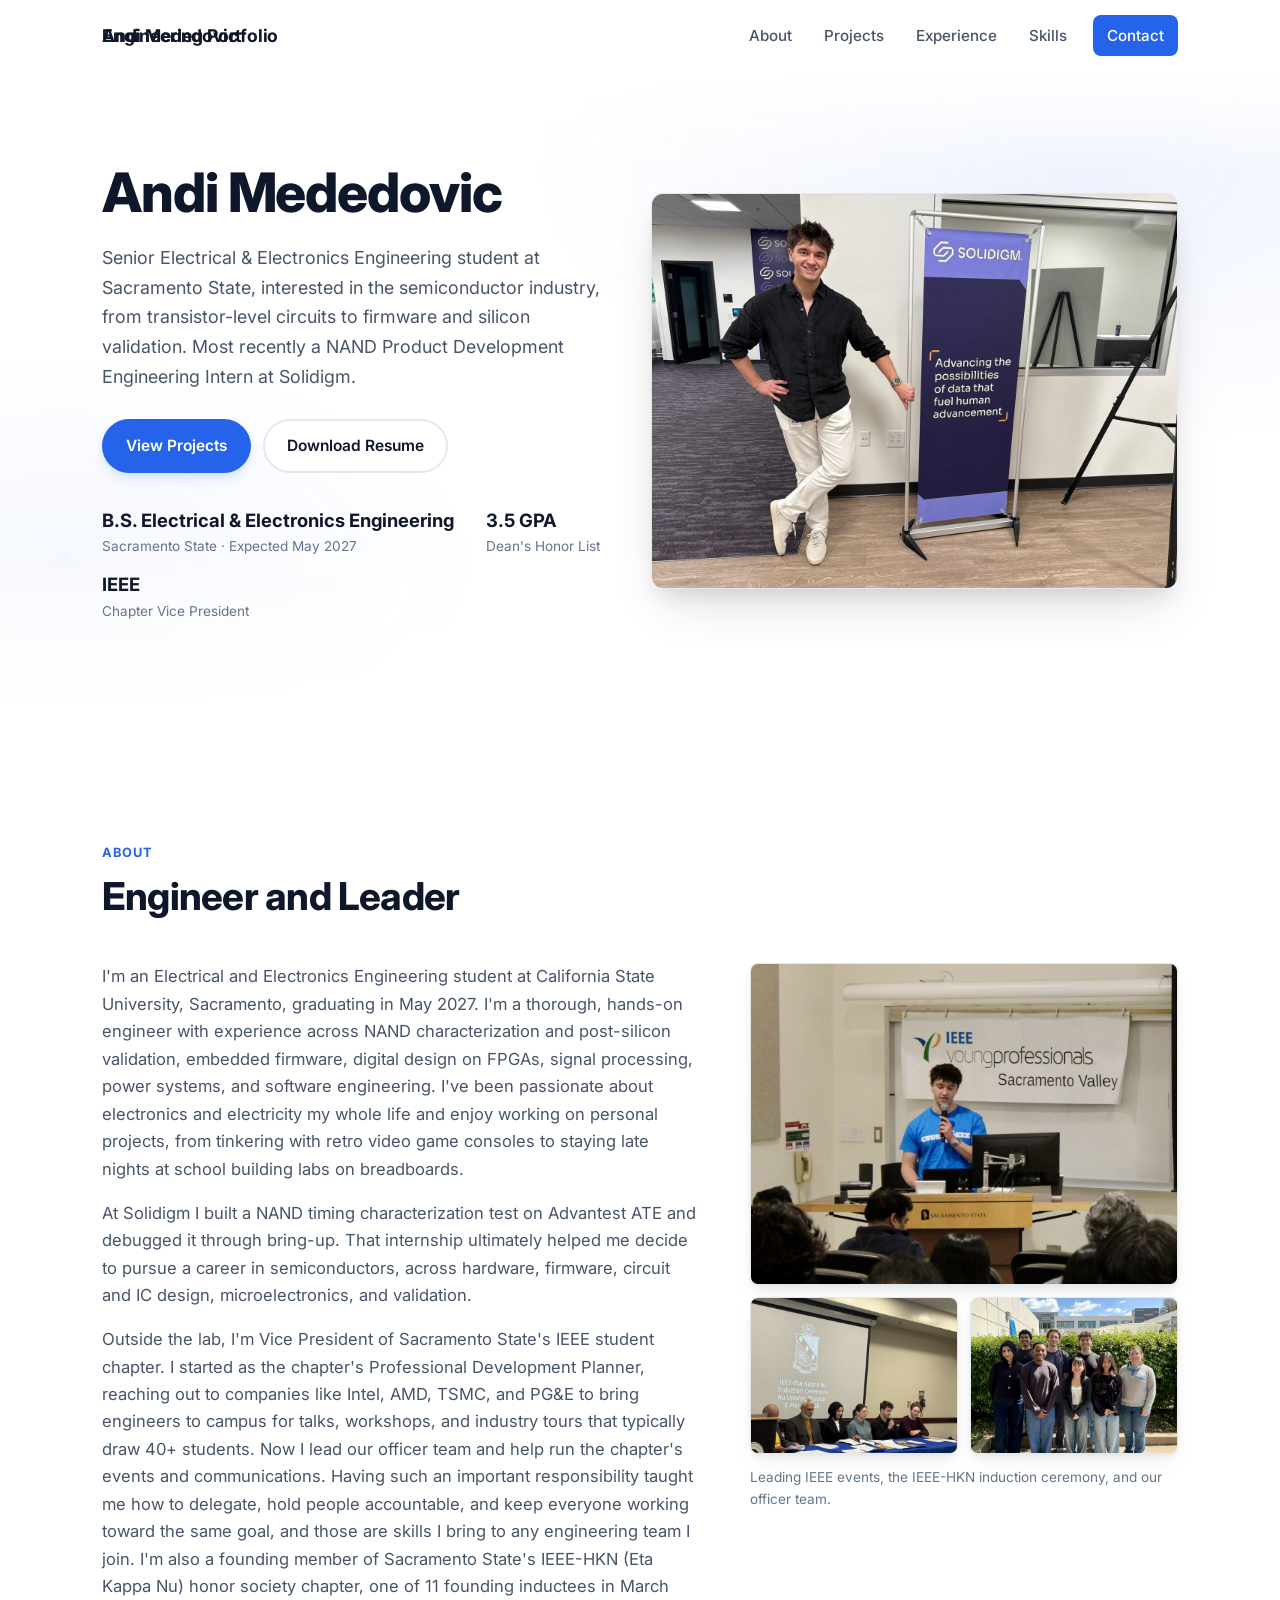
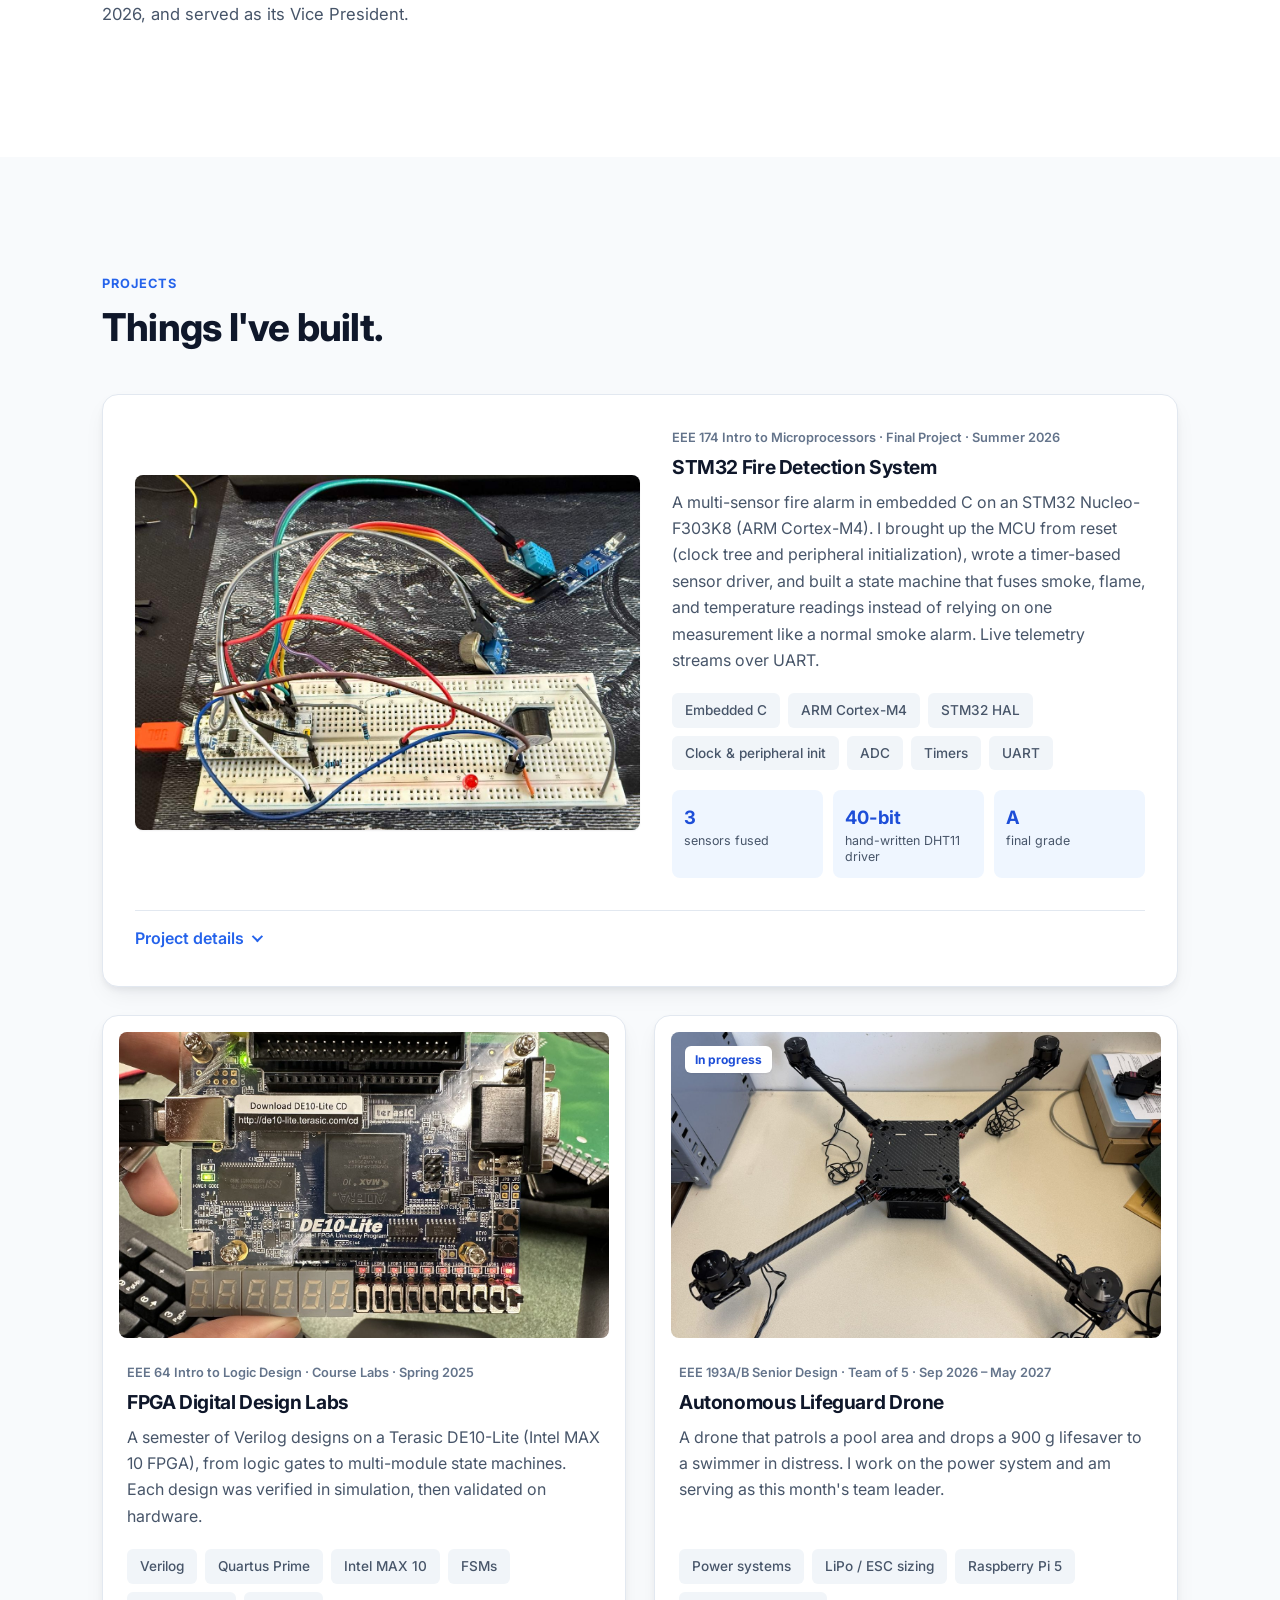
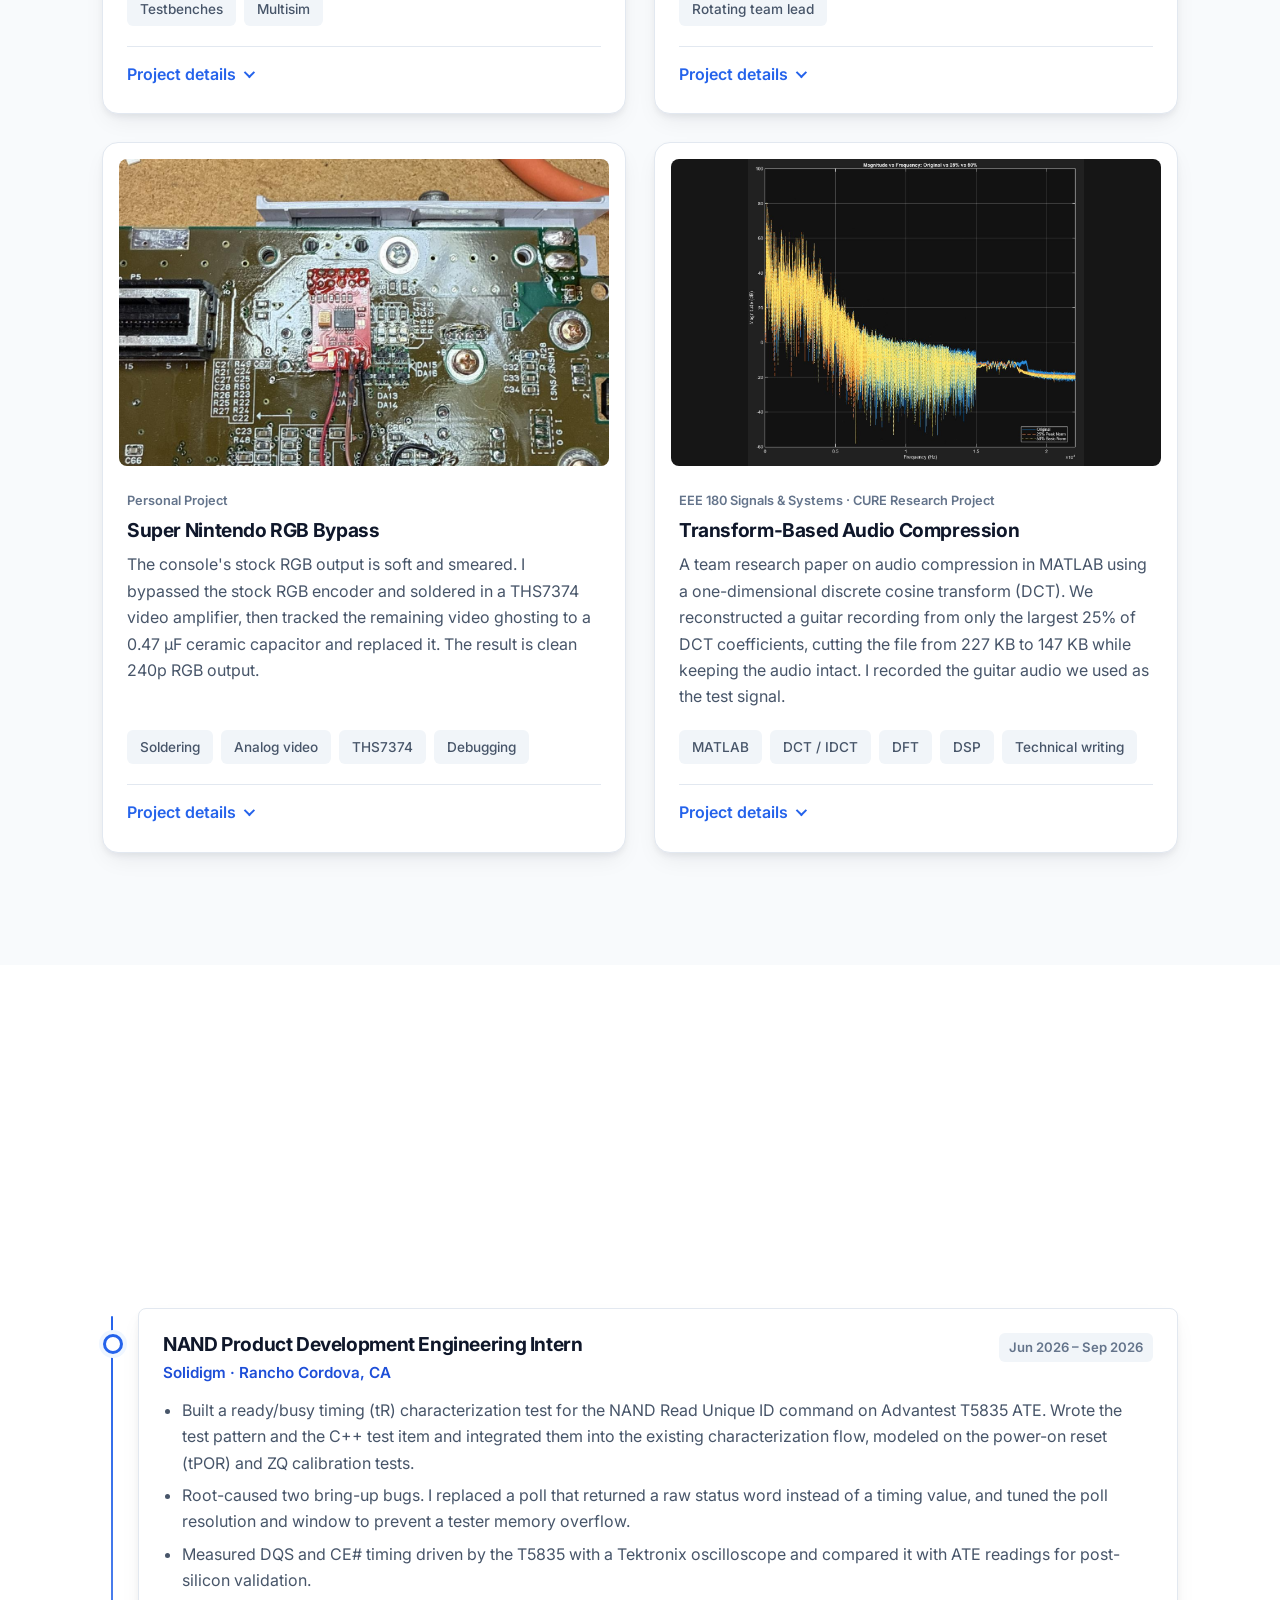
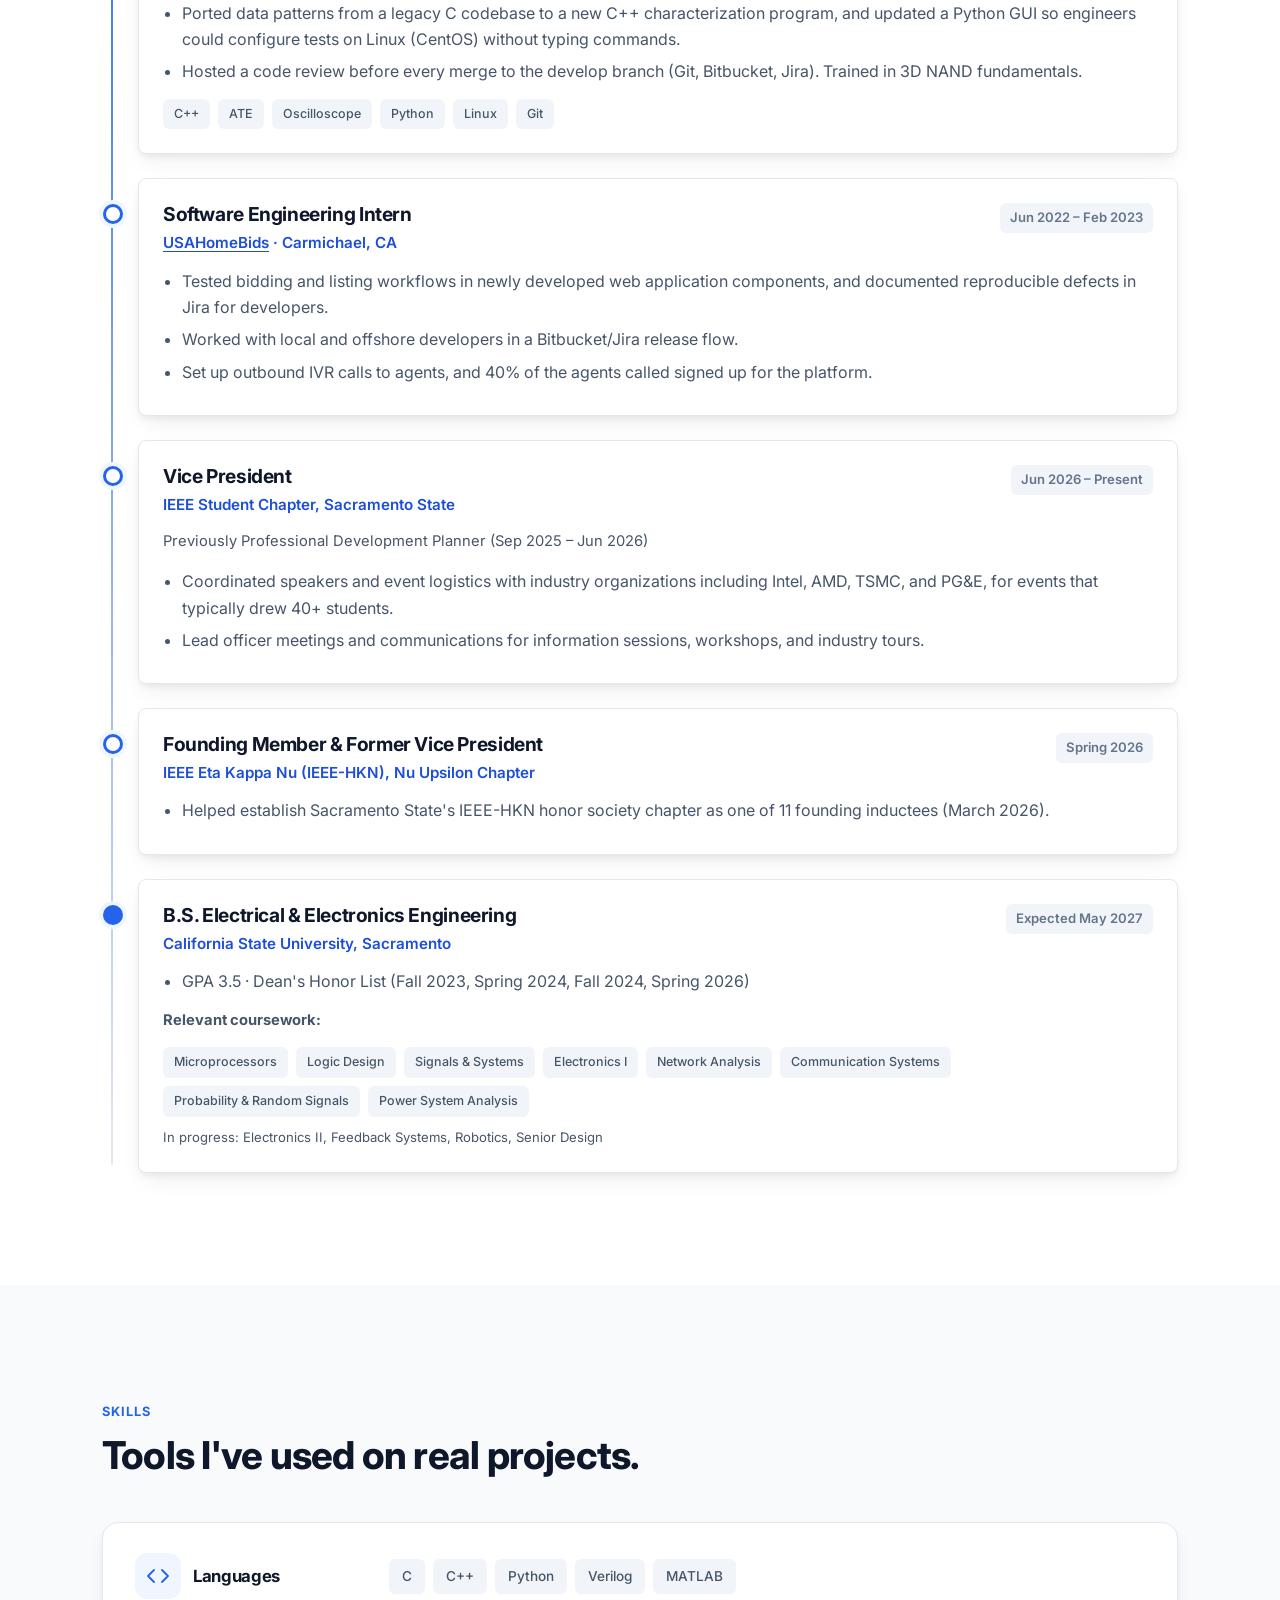
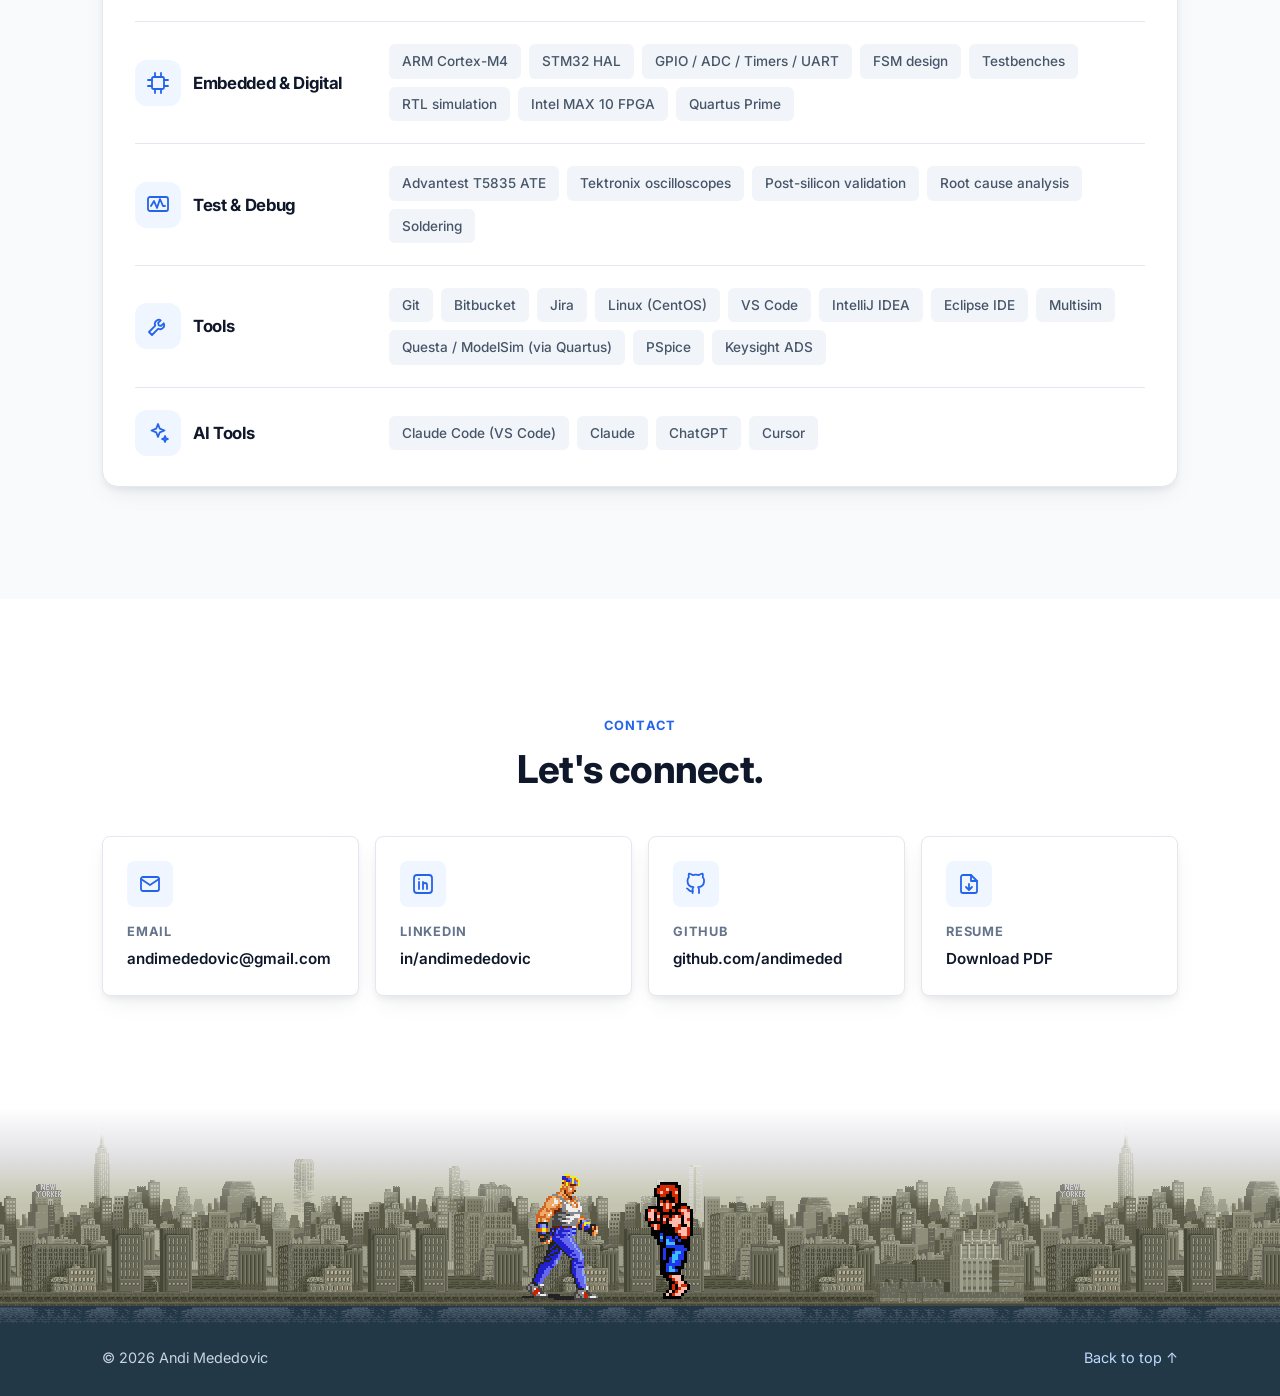
==== commit 7bb4b725: "Add Questa/ModelSim to skills and remove unused images" ====
--- a/index.html
+++ b/index.html
@@ -713,7 +713,7 @@
             </div>
             <ul class="chip-list">
               <li>Git</li><li>Bitbucket</li><li>Jira</li><li>Linux (CentOS)</li><li>VS Code</li><li>IntelliJ IDEA</li><li>Eclipse IDE</li>
-              <li>Multisim</li><li>PSpice</li><li>Keysight ADS</li>
+              <li>Multisim</li><li>Questa / ModelSim (via Quartus)</li><li>PSpice</li><li>Keysight ADS</li>
             </ul>
           </div>
           <div class="skill-row">
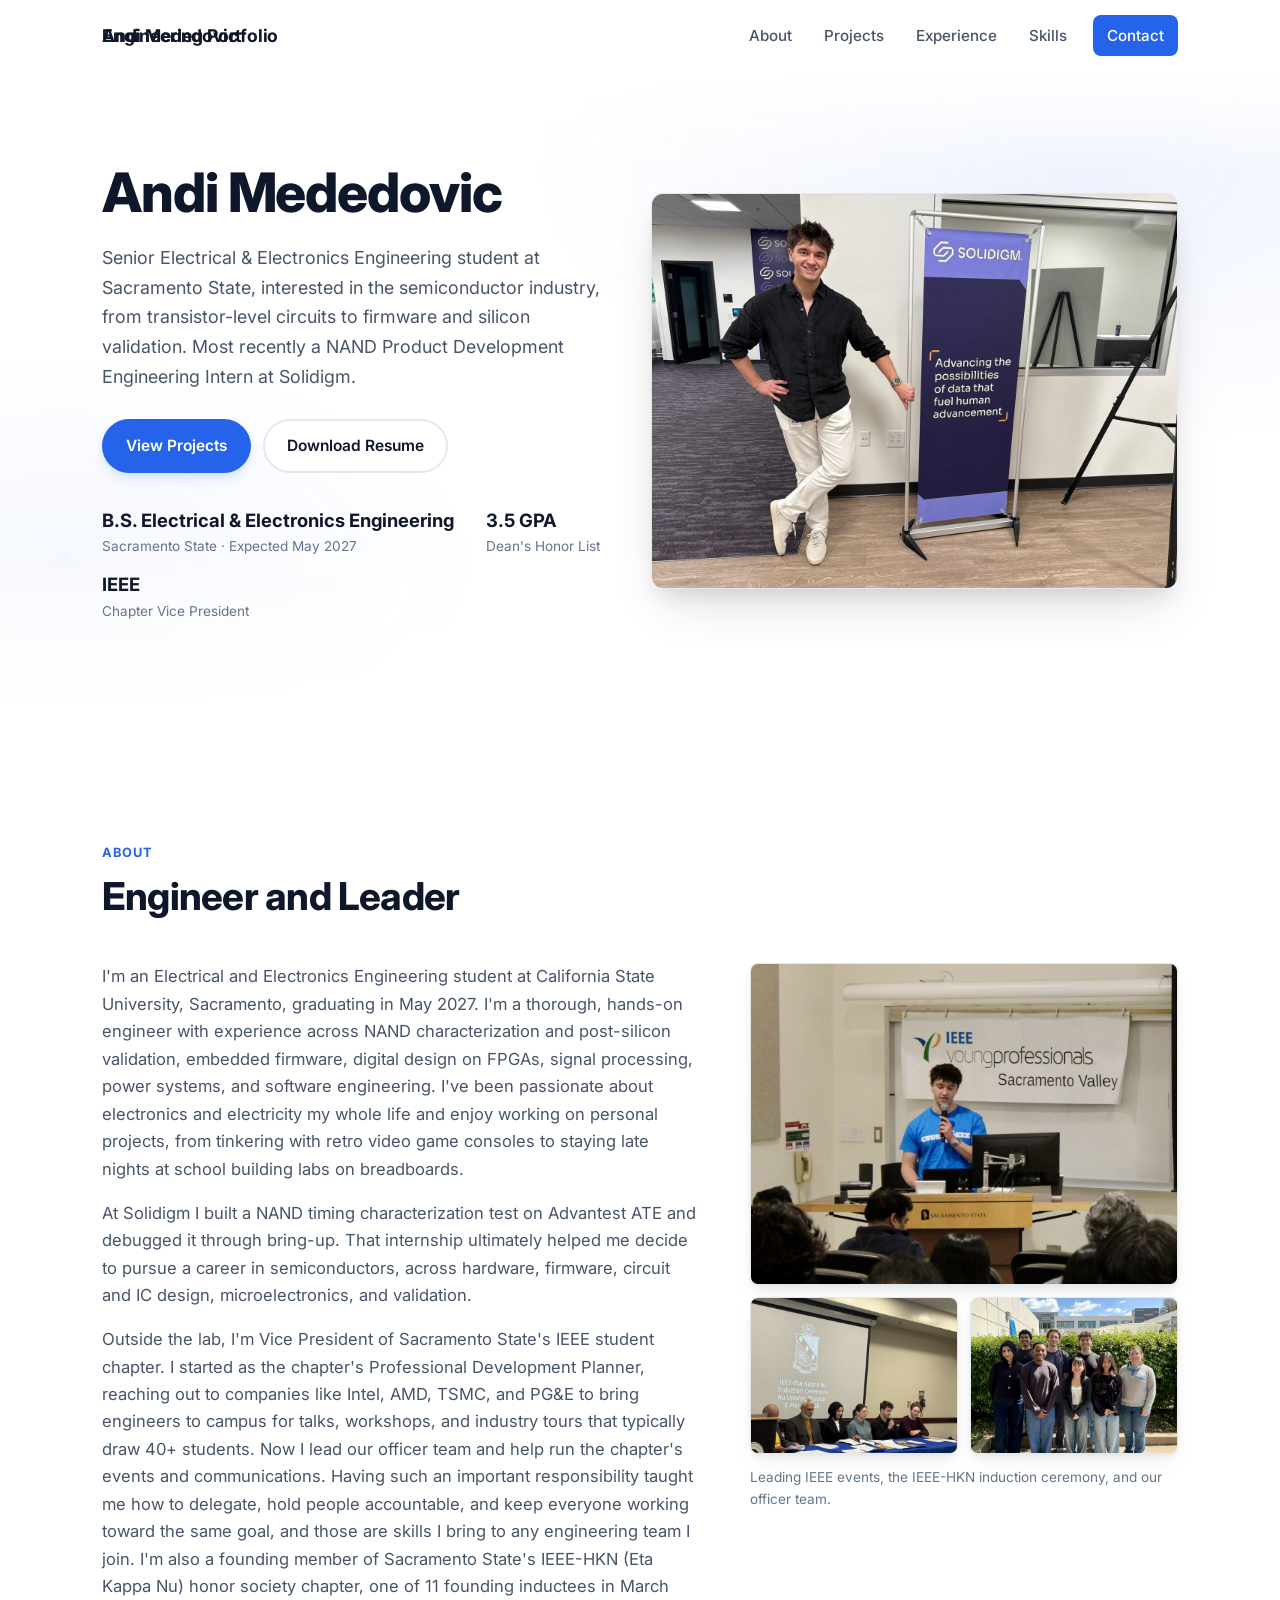
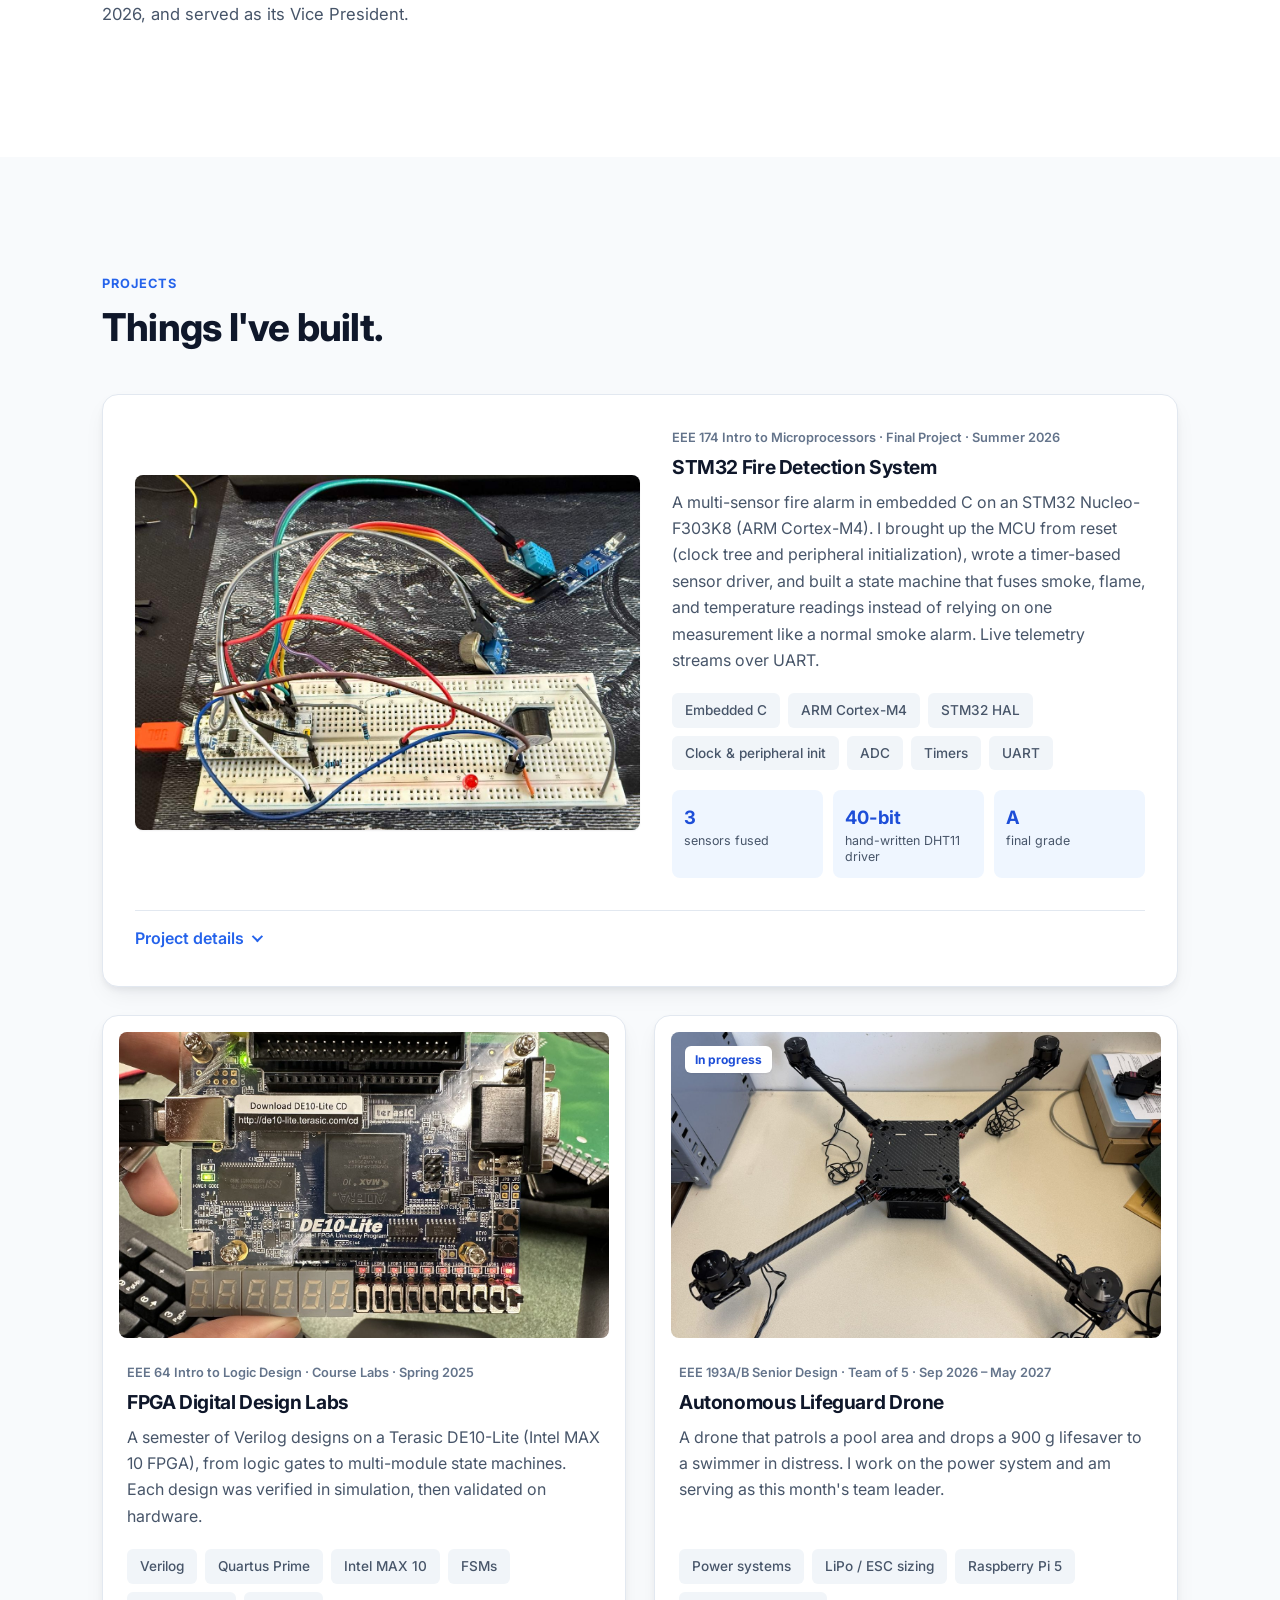
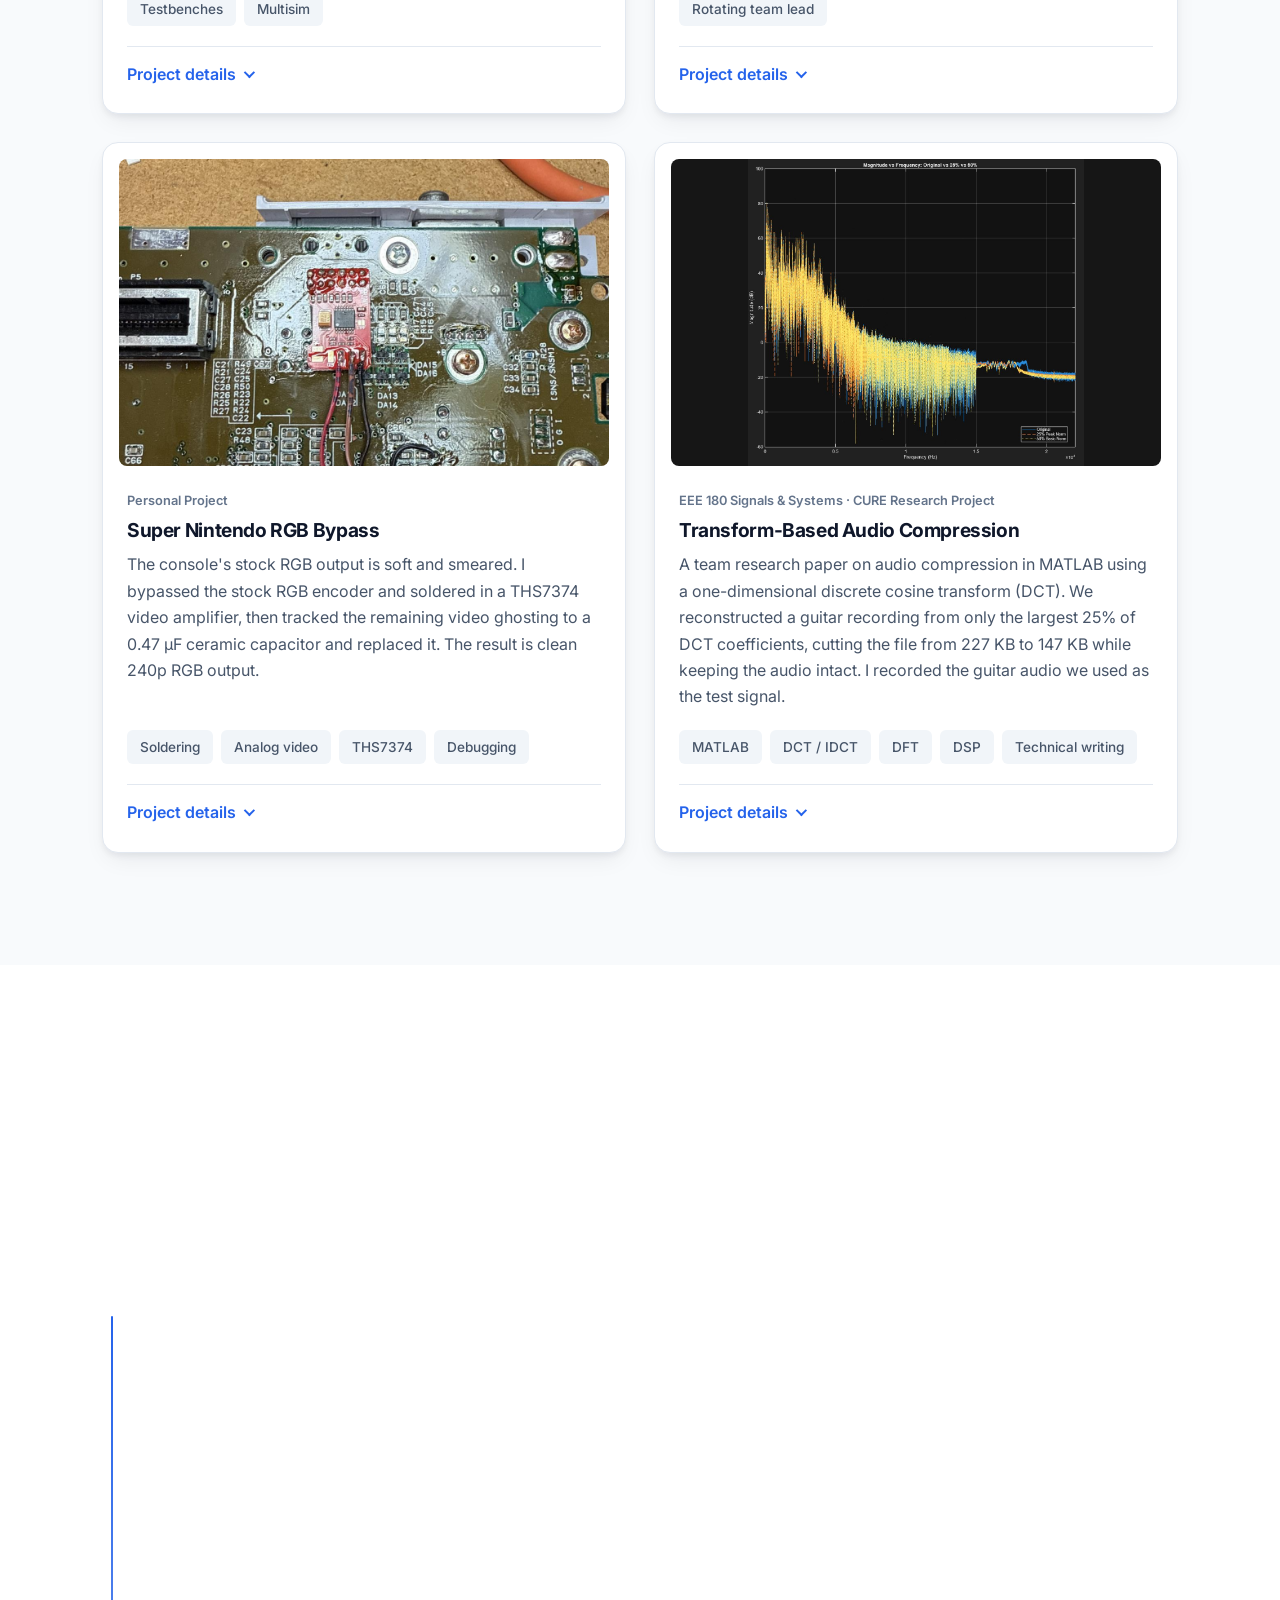
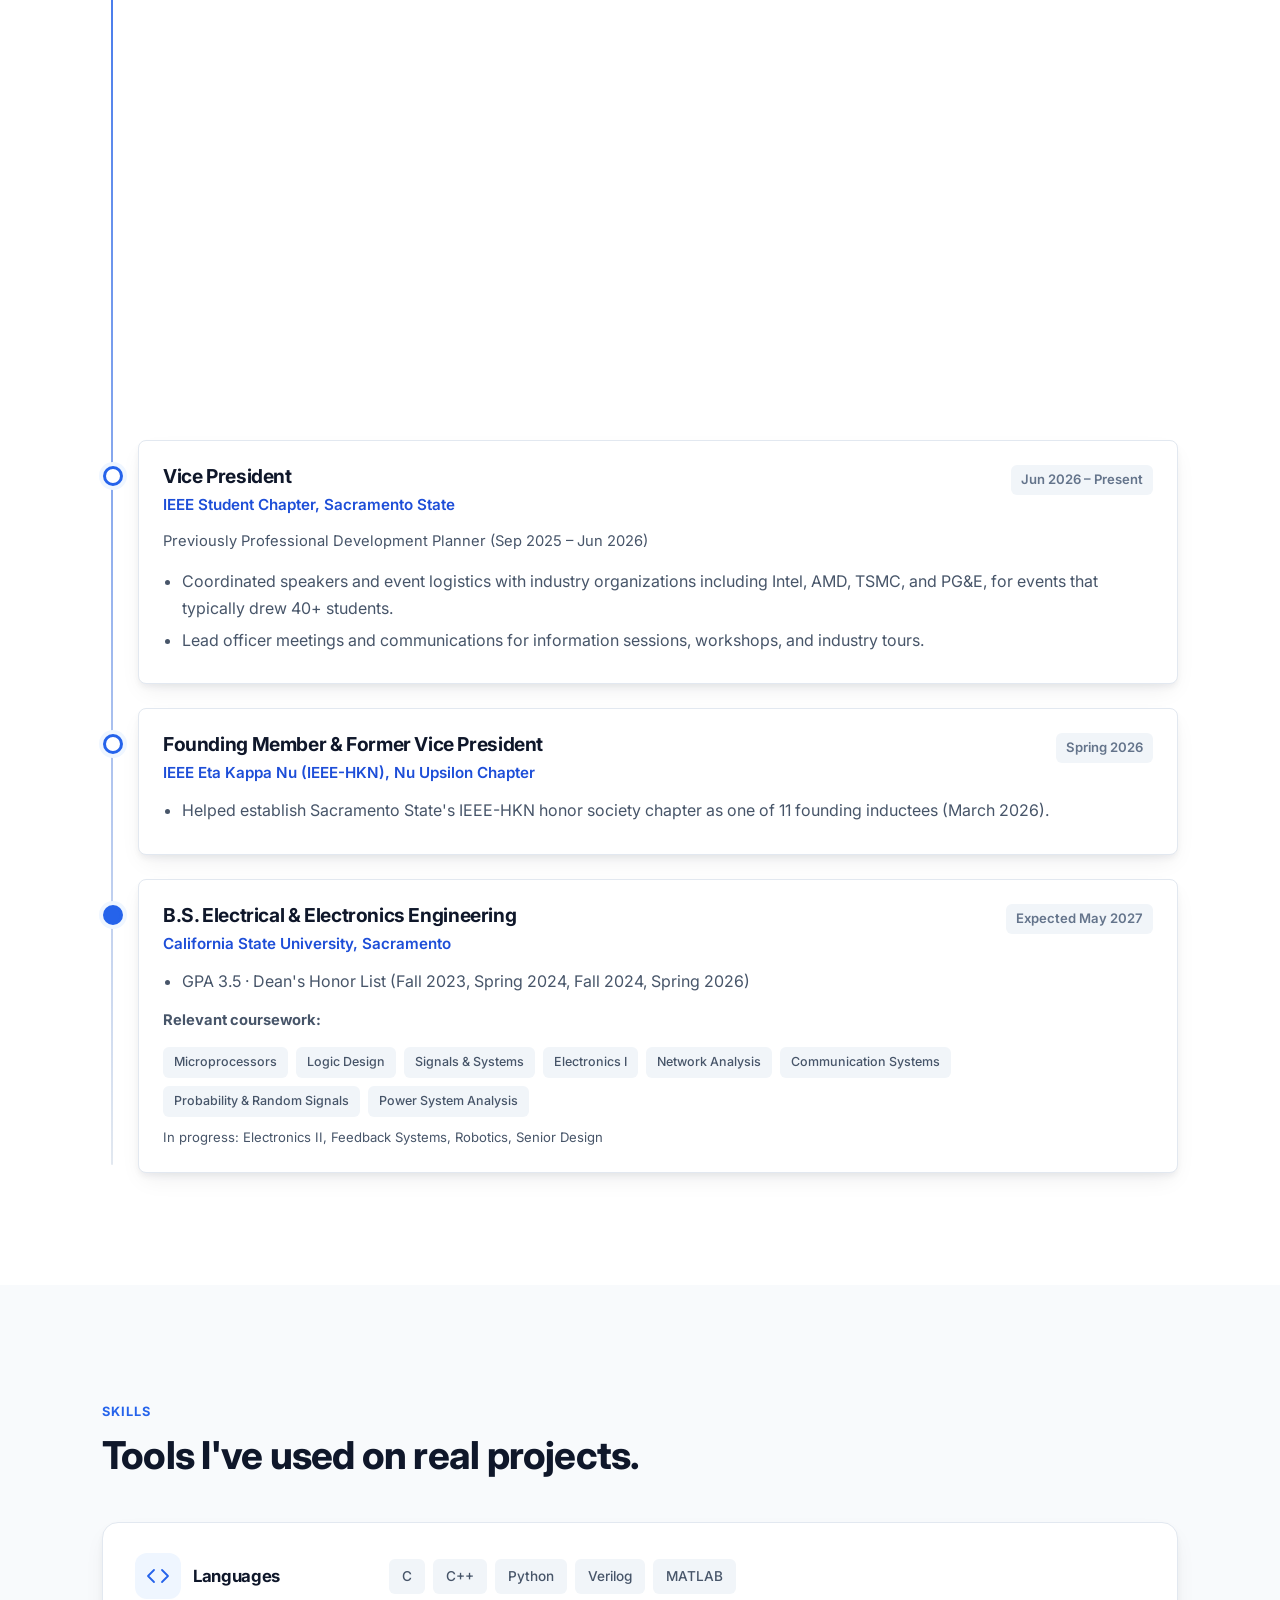
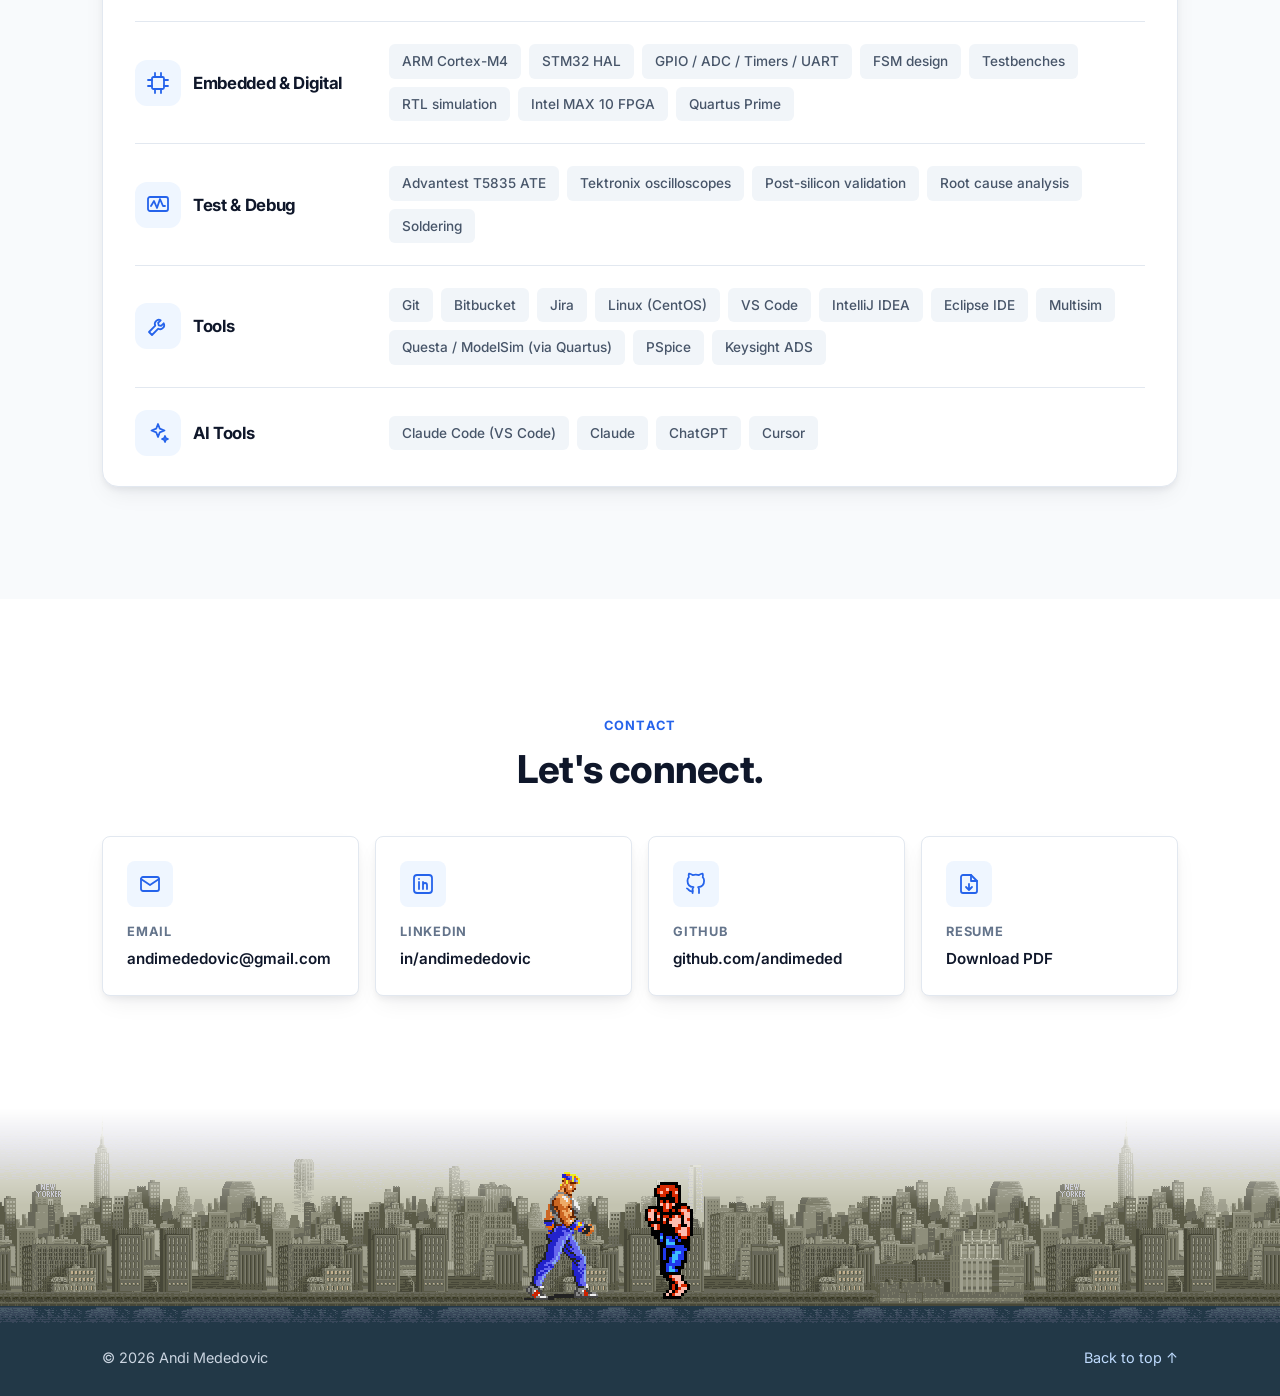
==== commit 001867c7: "Add direct links to each project" ====
--- a/index.html
+++ b/index.html
@@ -63,7 +63,7 @@
           </p>
           <div class="hero-actions">
             <a href="#projects" class="btn btn-primary">View Projects</a>
-            <a href="assets/resume/Andi-Mededovic-Resume.pdf" class="btn btn-outline" target="_blank" rel="noopener">Download Resume</a>
+            <a href="assets/resume/Andi-Mededovic-Resume.pdf?v=2026-11-13b" class="btn btn-outline" target="_blank" rel="noopener">Download Resume</a>
           </div>
           <ul class="hero-facts">
             <li><strong>B.S. Electrical &amp; Electronics Engineering</strong><span>Sacramento State · Expected May 2027</span></li>
@@ -143,7 +143,7 @@
         <div class="projects-grid">
 
           <!-- Project 1: STM32 (featured) -->
-          <article class="card project-card featured reveal">
+          <article id="stm32" class="card project-card featured reveal">
             <div class="project-media">
               <img src="assets/images/projects/stm32-breadboard.jpg" alt="Breadboard wiring of the STM32 Nucleo board with smoke, flame, and temperature sensors" loading="lazy" width="1200" height="843">
             </div>
@@ -280,7 +280,7 @@
           </article>
 
           <!-- Project 2: FPGA labs -->
-          <article class="card project-card reveal">
+          <article id="fpga" class="card project-card reveal">
             <div class="project-media">
               <img src="assets/images/projects/fpga-board.jpg" alt="Terasic DE10-Lite FPGA board, powered on, with the MAX 10 chip in the center and the seven-segment displays and switches along the bottom" loading="lazy" width="1400" height="875">
             </div>
@@ -398,7 +398,7 @@
           </article>
 
           <!-- Project 3: Senior Design -->
-          <article class="card project-card reveal">
+          <article id="drone" class="card project-card reveal">
             <div class="project-media">
               <img src="assets/images/projects/drone-frame.jpg" alt="Work-in-progress quadcopter frame with carbon-fiber arms and four brushless motors mounted, sitting on a lab bench" loading="lazy" width="1400" height="1129">
               <span class="status-pill">In progress</span>
@@ -441,7 +441,7 @@
           </article>
 
           <!-- Project 4: SNES RGB -->
-          <article class="card project-card reveal">
+          <article id="snes" class="card project-card reveal">
             <div class="project-media">
               <img src="assets/images/projects/snes-board.jpg" alt="Super Nintendo motherboard with the THS7374 video amplifier board soldered in and red, green, and blue wires routed to it" loading="lazy" width="1200" height="900">
             </div>
@@ -481,7 +481,7 @@
           </article>
 
           <!-- Project 5: MATLAB audio -->
-          <article class="card project-card reveal">
+          <article id="audio-compression" class="card project-card reveal">
             <div class="project-media project-media-plot">
               <img src="assets/images/projects/dct-spectrum.jpg" alt="MATLAB plot of magnitude vs frequency comparing the original guitar audio with 25% and 50% DCT reconstructions" loading="lazy" width="1055" height="959">
             </div>
@@ -762,7 +762,7 @@
             <span class="contact-value">github.com/andimeded</span>
           </a>
 
-          <a class="card contact-card reveal" href="assets/resume/Andi-Mededovic-Resume.pdf" target="_blank" rel="noopener">
+          <a class="card contact-card reveal" href="assets/resume/Andi-Mededovic-Resume.pdf?v=2026-11-13b" target="_blank" rel="noopener">
             <span class="contact-icon" aria-hidden="true">
               <svg viewBox="0 0 24 24"><path d="M14 3H6a2 2 0 0 0-2 2v14a2 2 0 0 0 2 2h12a2 2 0 0 0 2-2V9z"/><path d="M14 3v6h6M12 12v6M9 15l3 3 3-3"/></svg>
             </span>
--- a/css/style.css
+++ b/css/style.css
@@ -86,6 +86,8 @@
 
 /* Section anchors land below the sticky header */
 section[id] { scroll-margin-top: calc(var(--header-h) - 1px); }
+/* Project cards can be linked directly (e.g. #stm32) without hiding under the sticky header */
+.project-card[id] { scroll-margin-top: calc(var(--header-h) + 16px); }
 
 .skip-link {
   position: absolute;
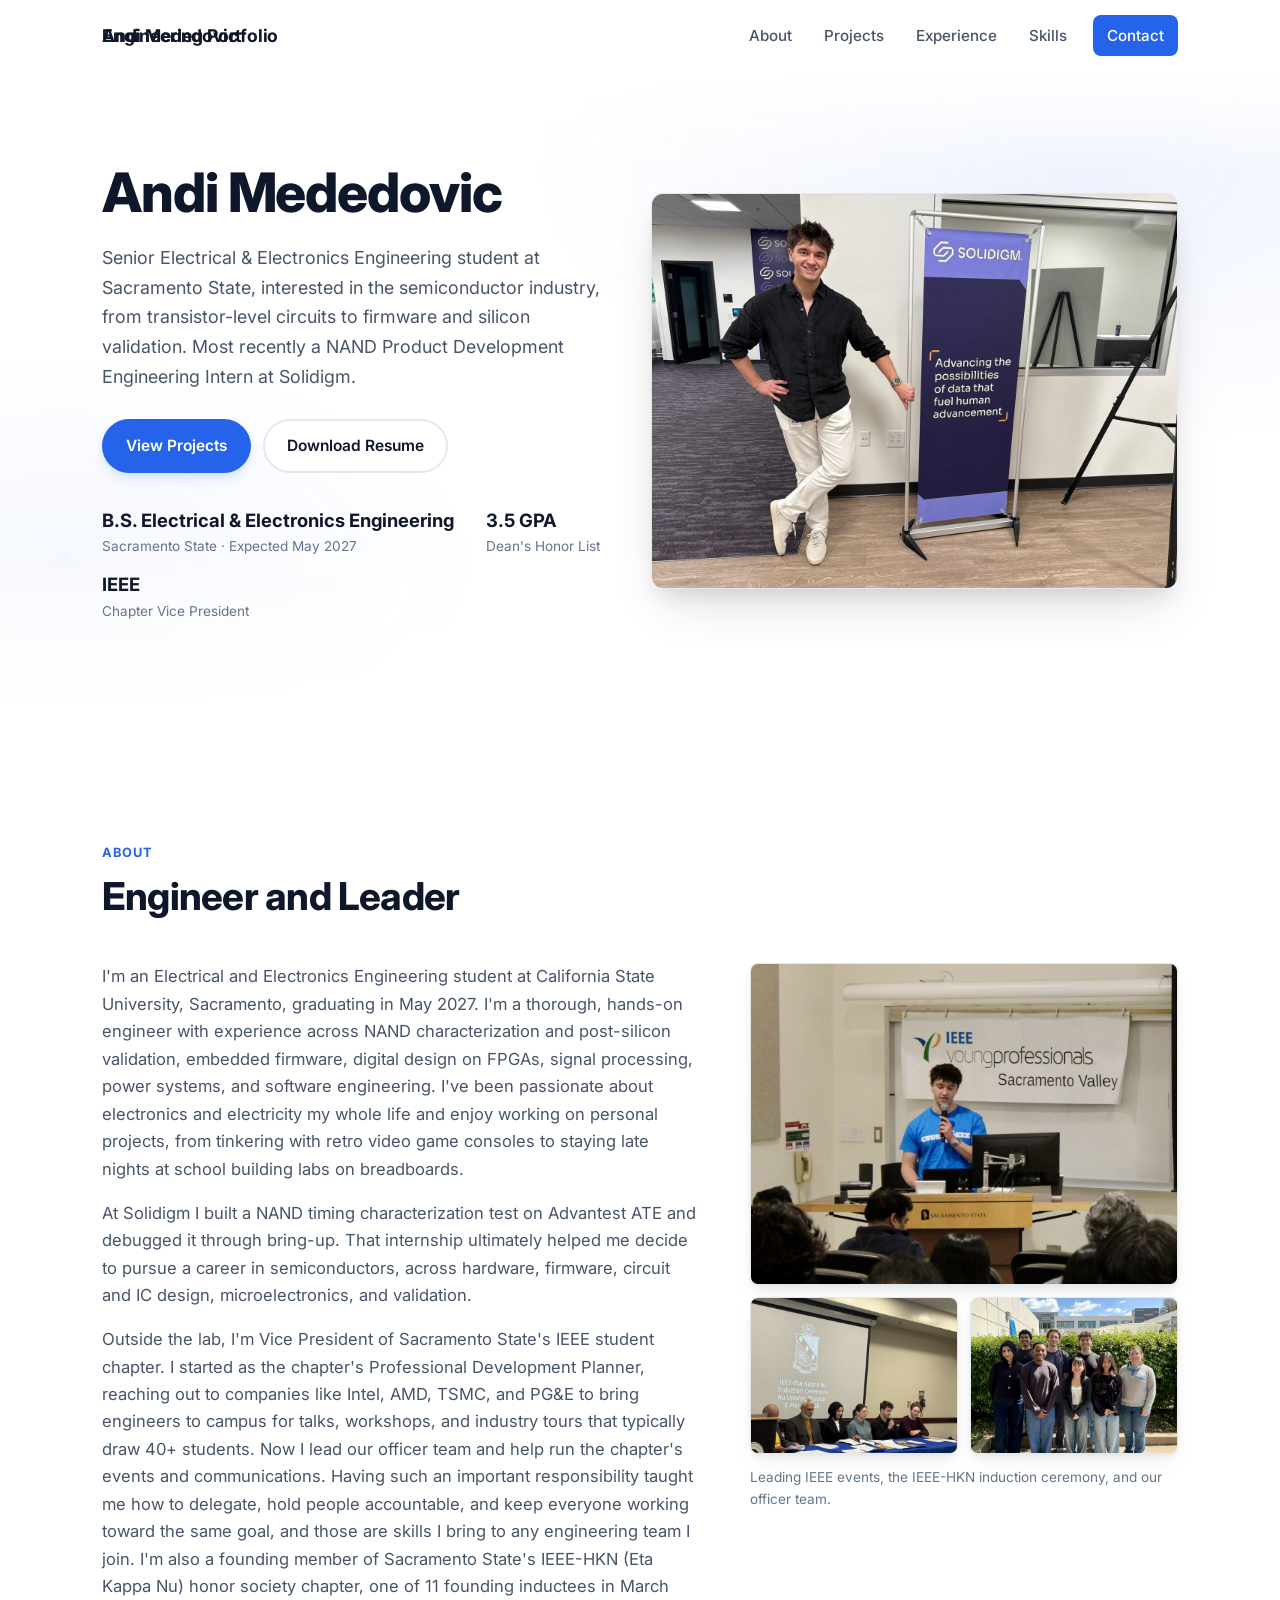
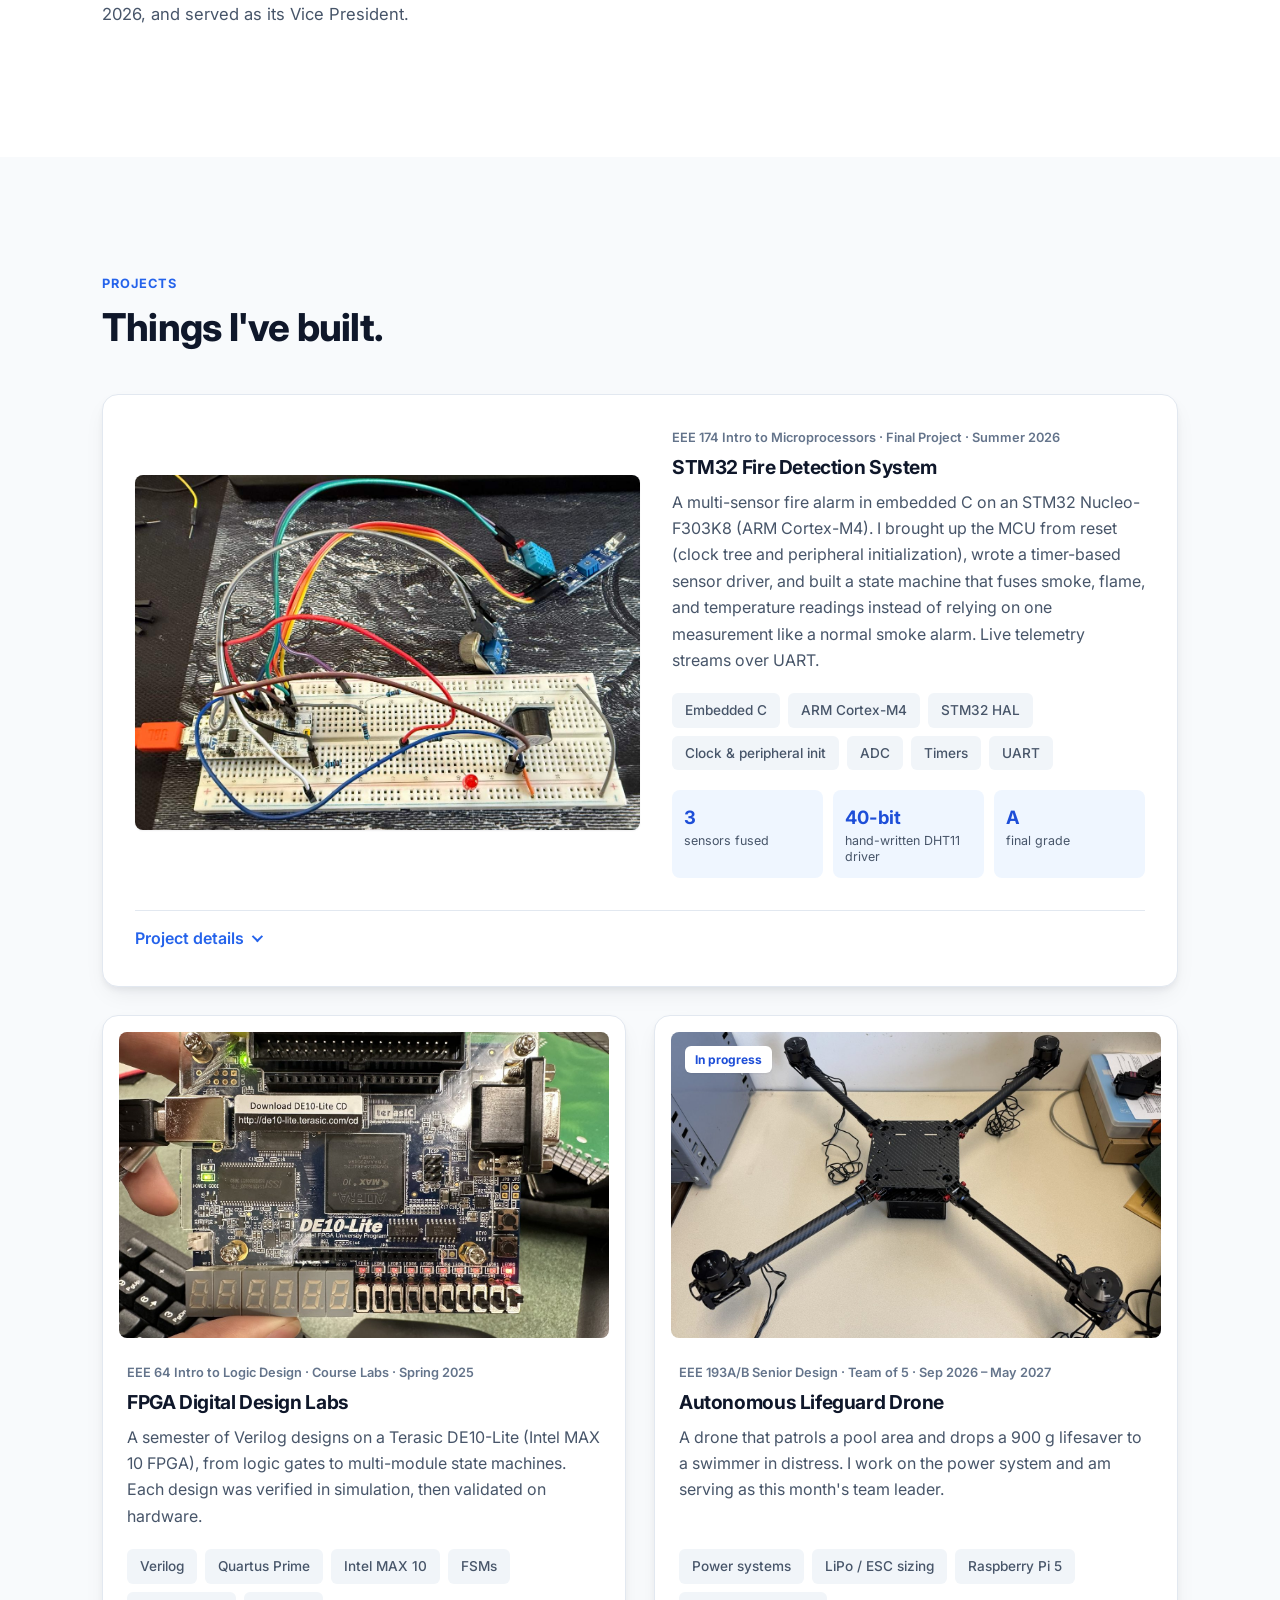
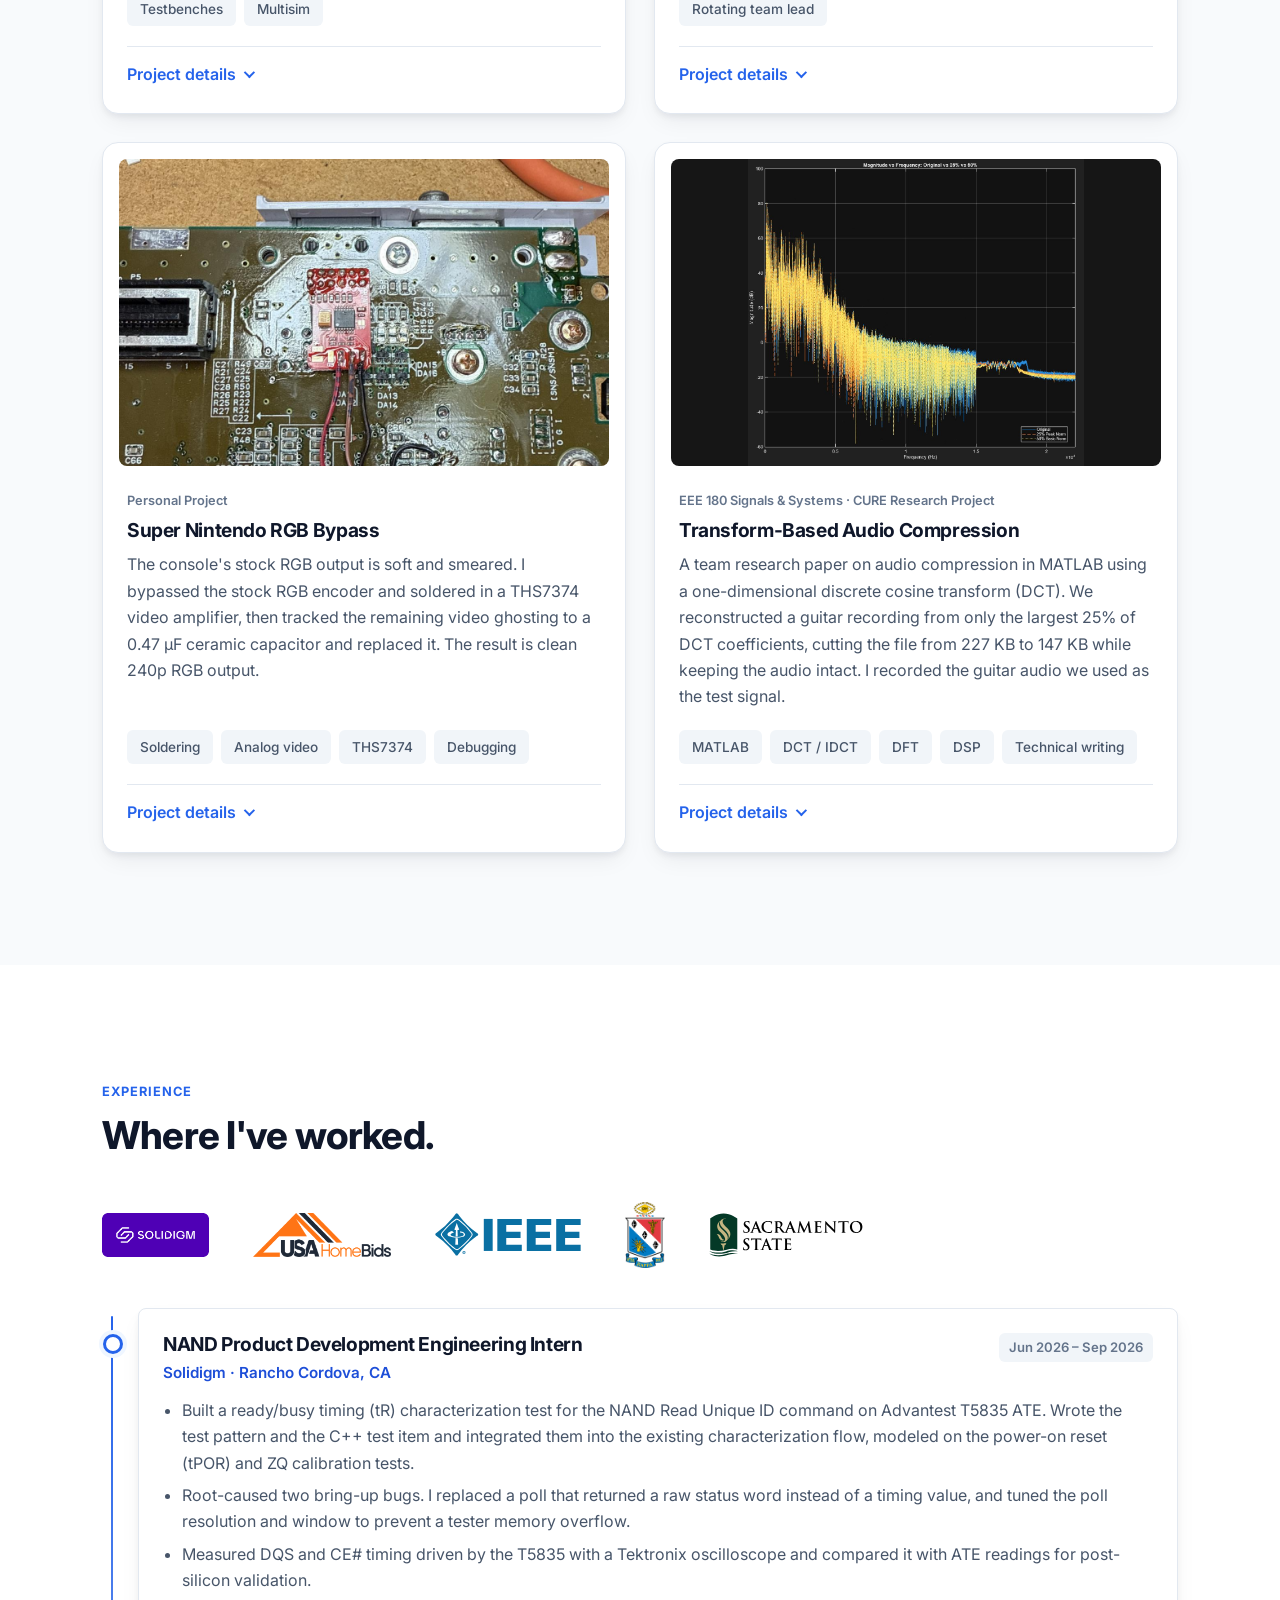
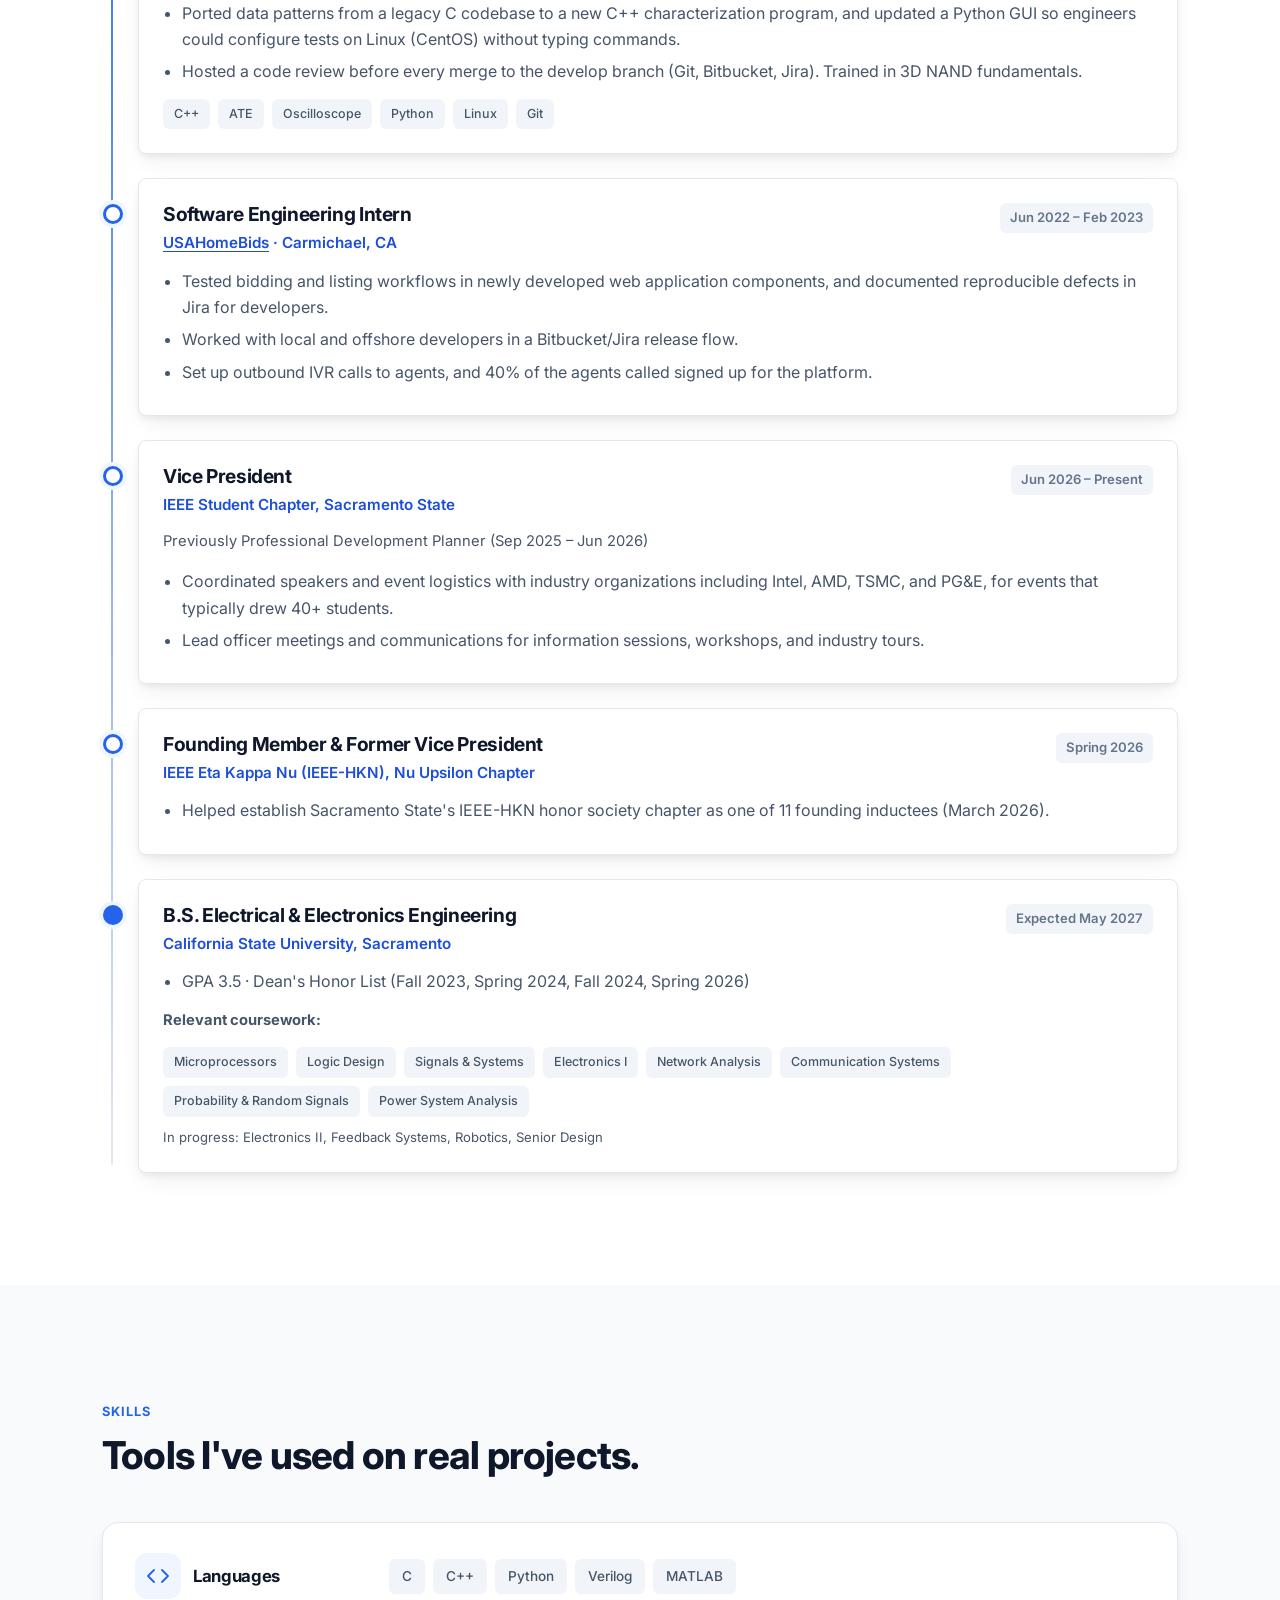
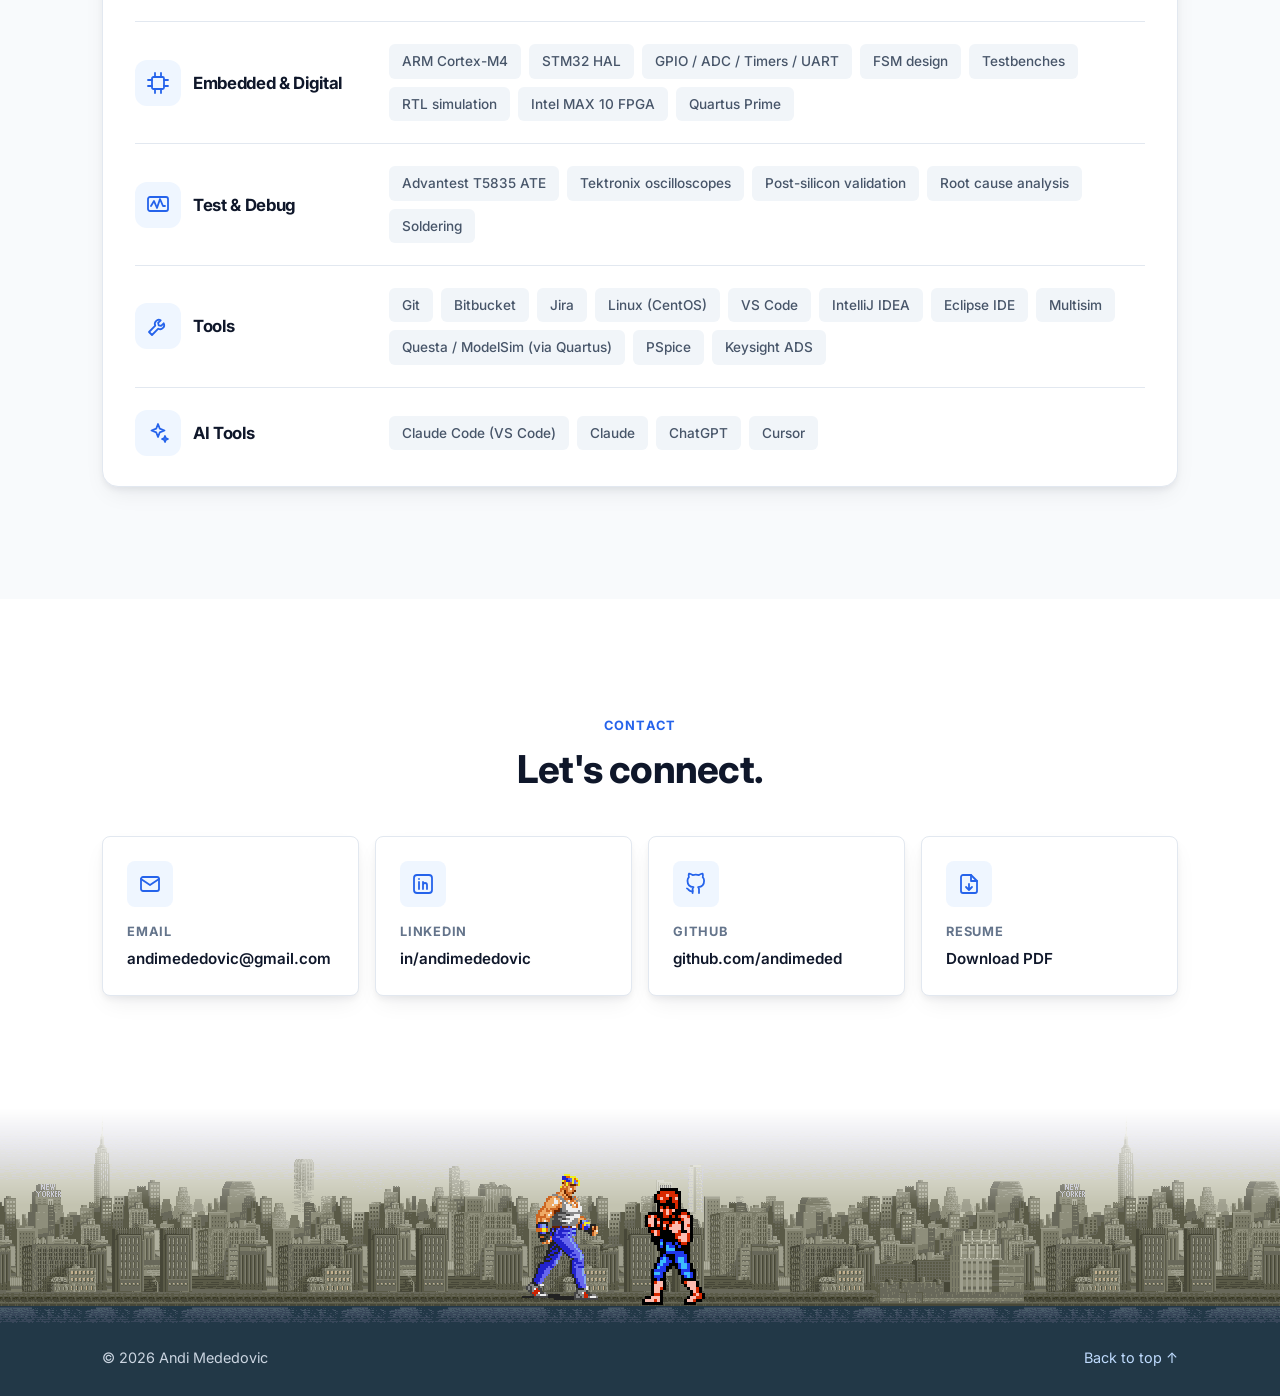
==== commit c7b1991e: "Reword DHT11 driver description" ====
--- a/index.html
+++ b/index.html
@@ -182,7 +182,7 @@
 
                   <h4>DHT11 driver</h4>
                   <p>
-                    I wrote my own driver for the DHT11 instead of using a library. It drives PA4 low for 18&nbsp;ms as a start signal, releases it for 30&nbsp;µs, then reconfigures the
+                    I developed a driver for the DHT11 instead of using a library. It drives PA4 low for 18&nbsp;ms as a start signal, releases it for 30&nbsp;µs, then reconfigures the
                     pin as an input with pull-up. Using TIM1 as a microsecond timer, it samples each bit 40&nbsp;µs after
                     the rising edge, packs 40 bits into 5 bytes, validates the checksum, and returns an error on timeout.
                   </p>
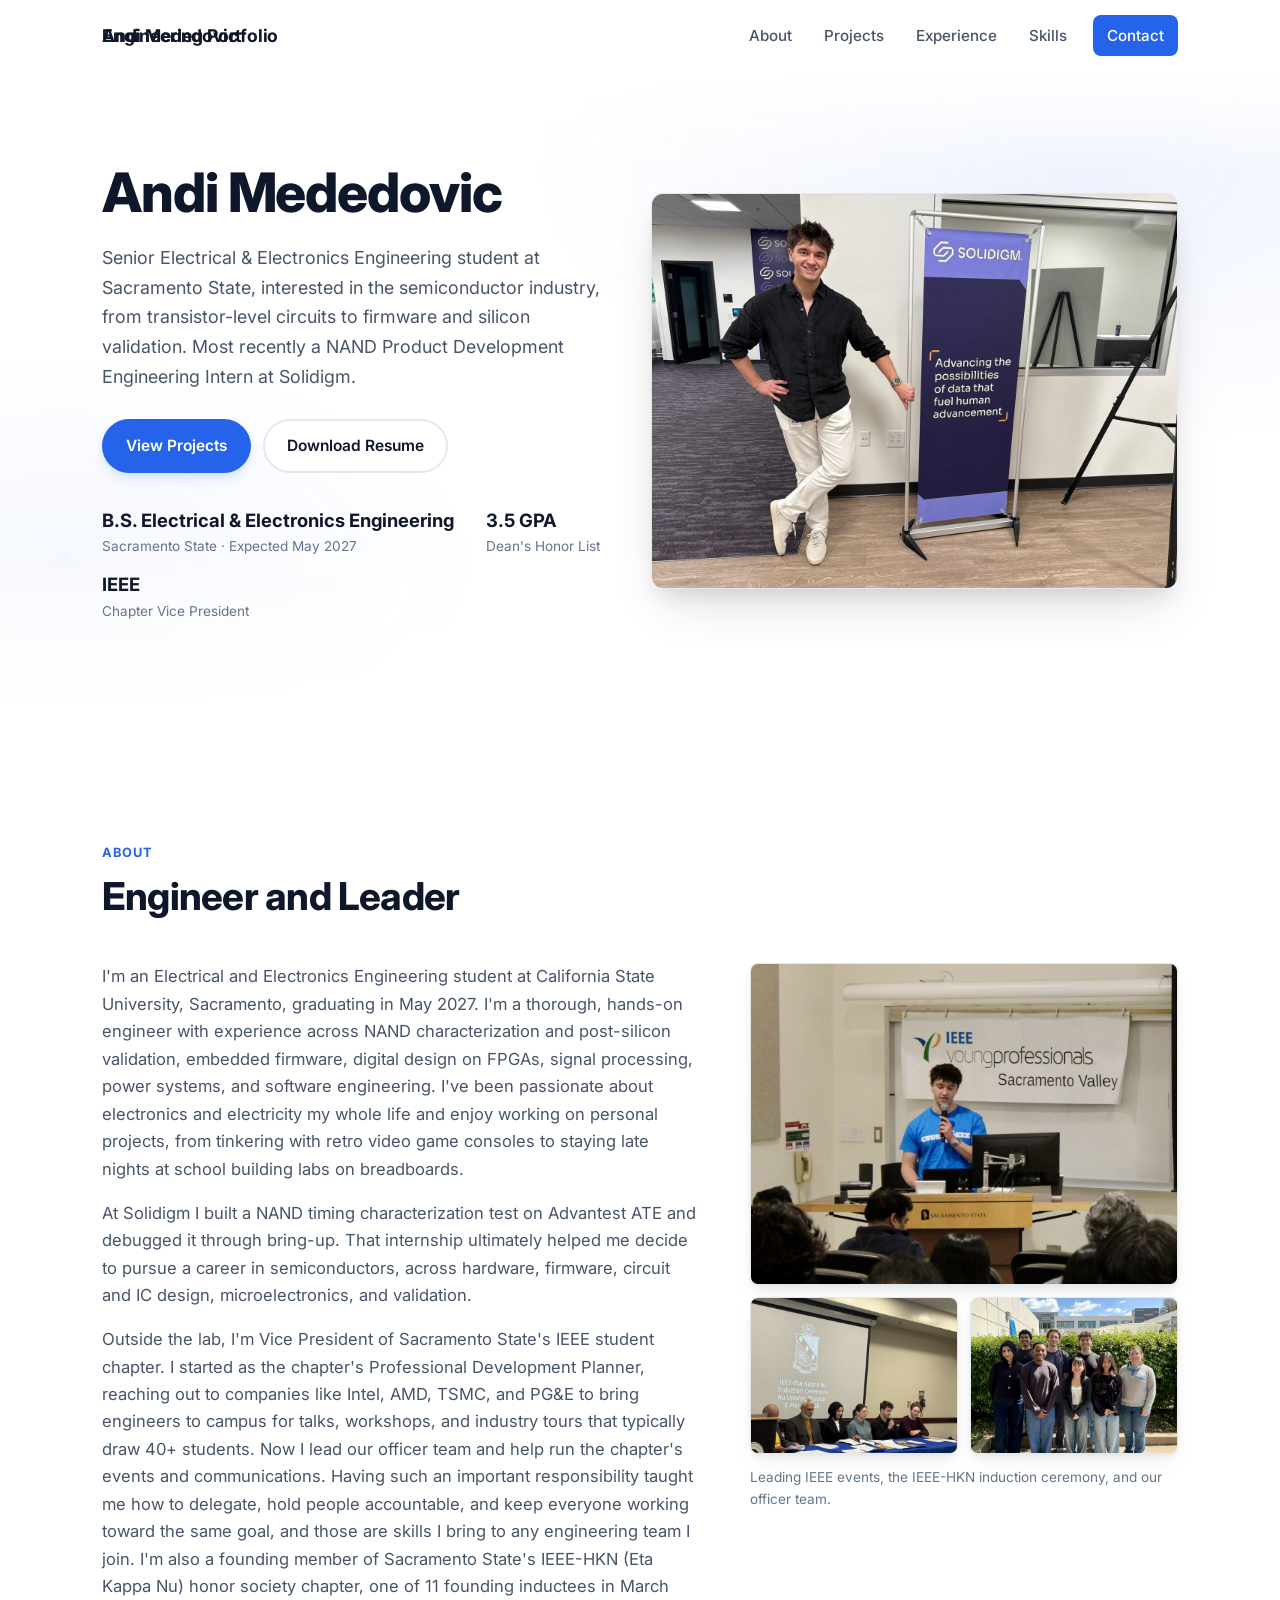
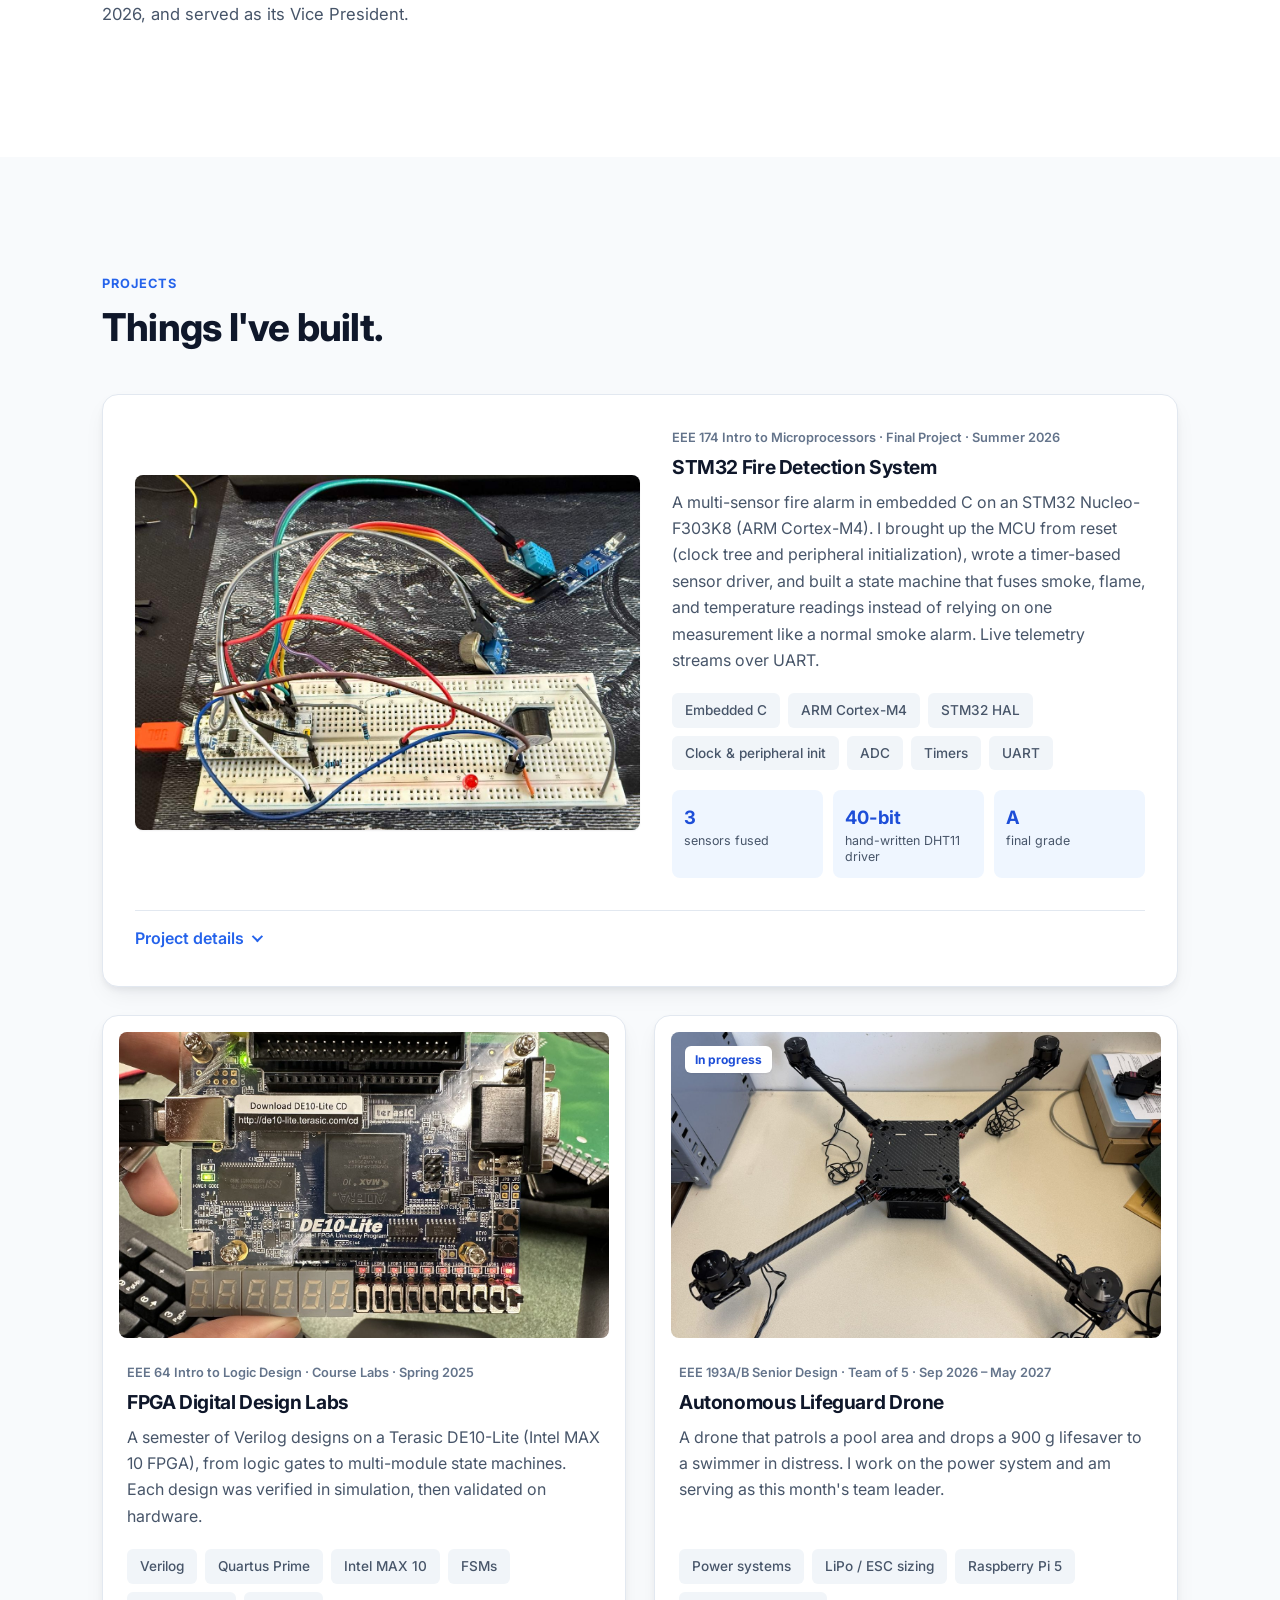
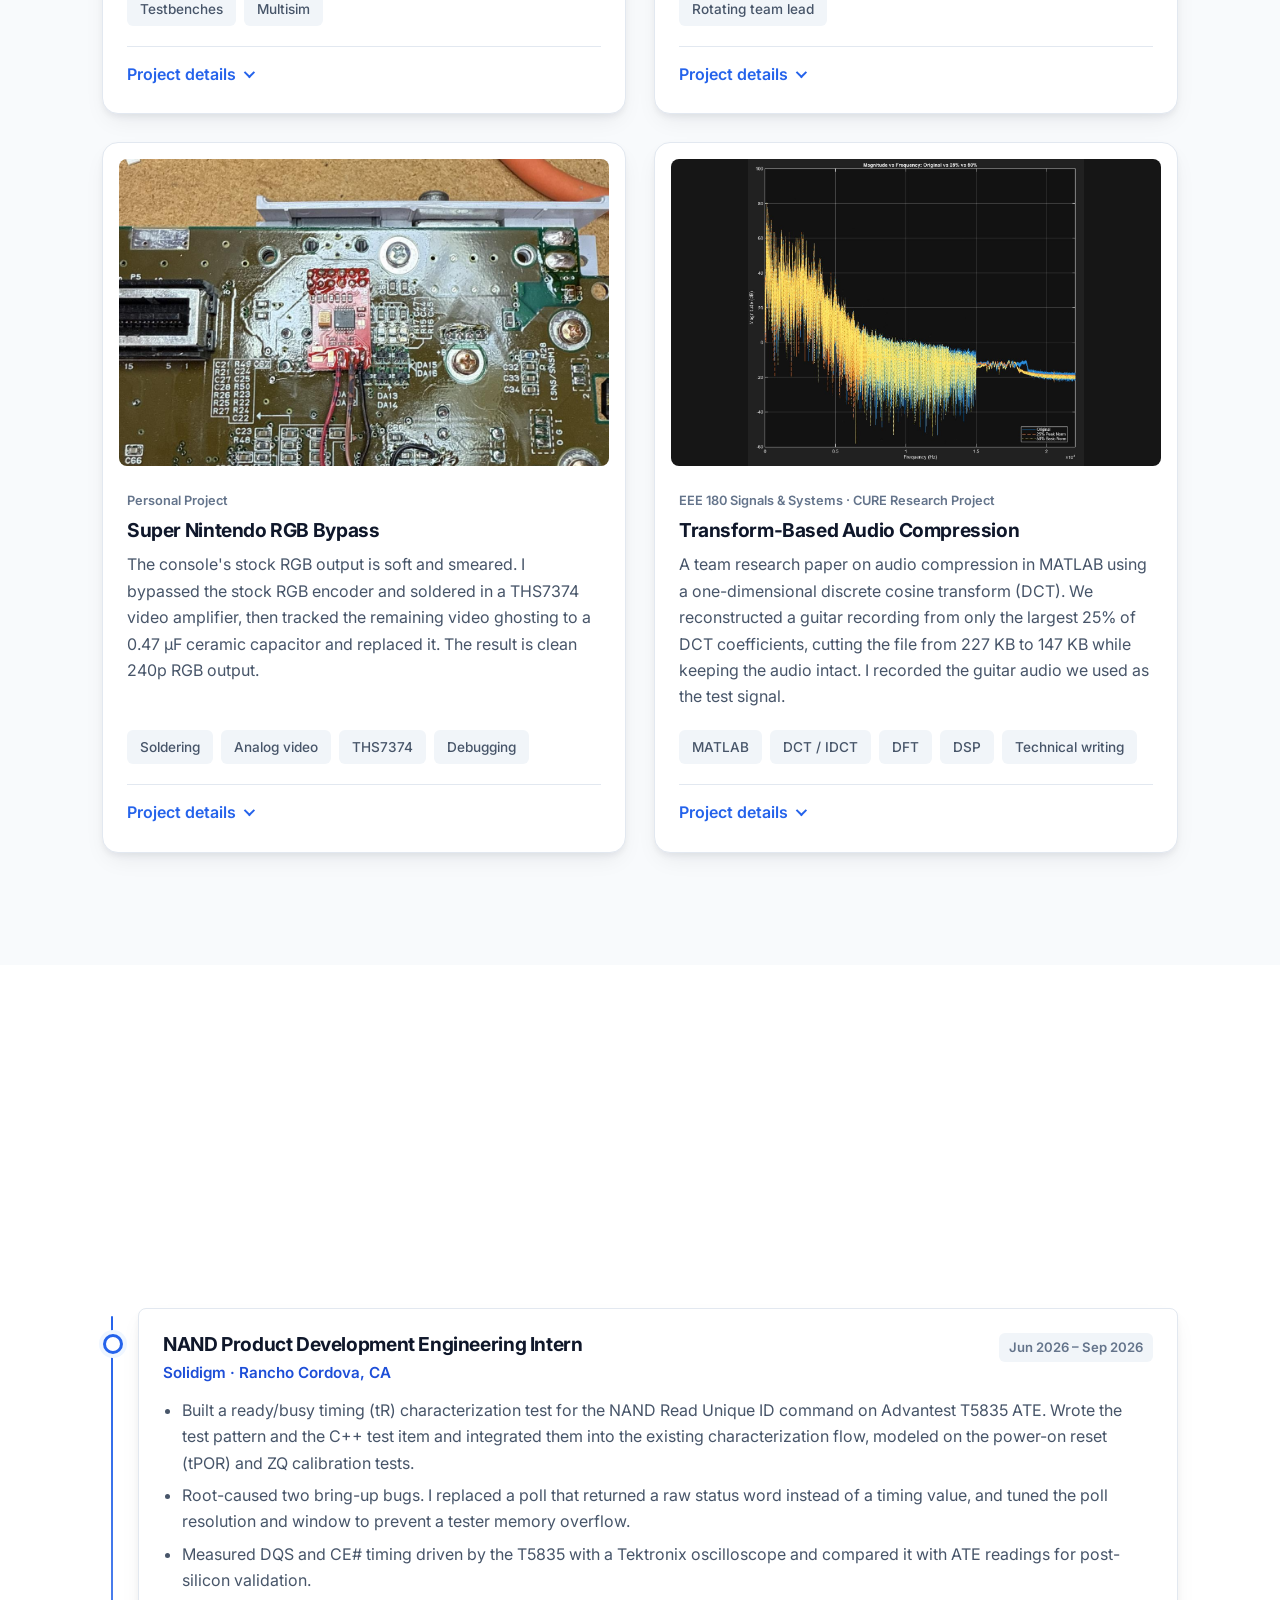
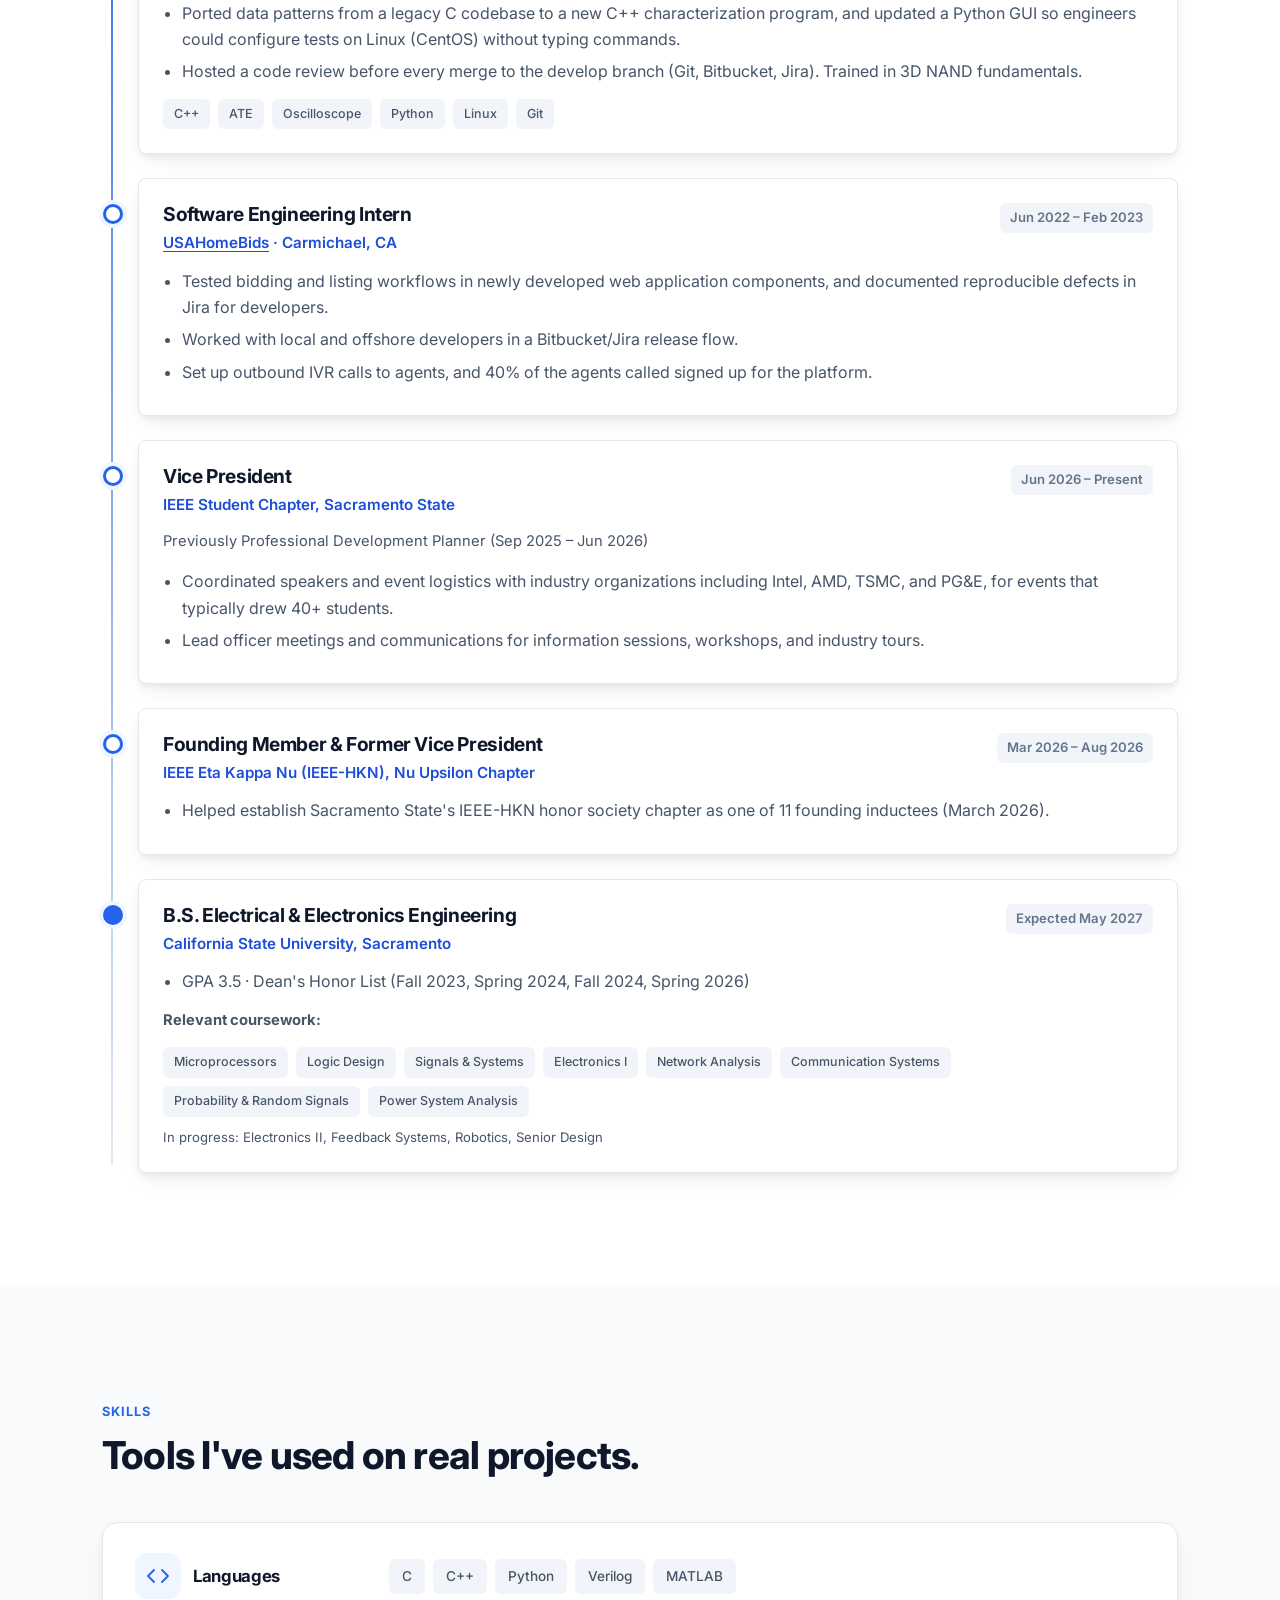
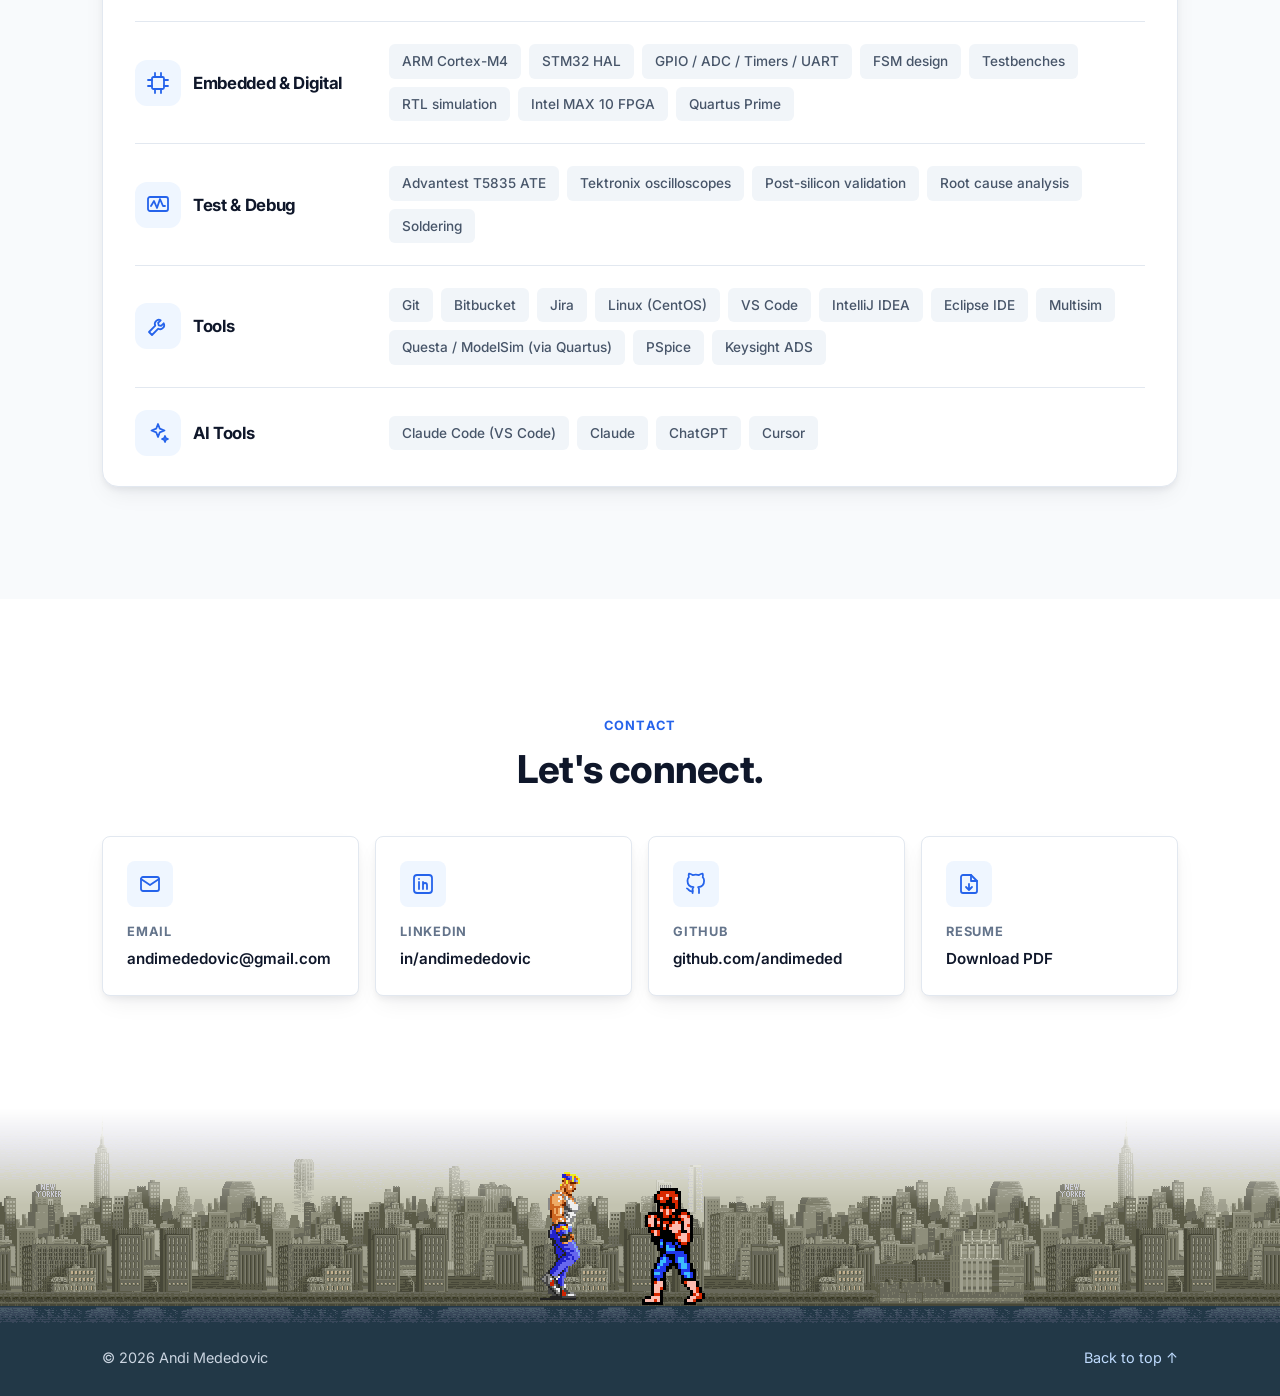
==== commit 7e6a9f1d: "Update resume PDF and hkn dates" ====
--- a/index.html
+++ b/index.html
@@ -63,7 +63,7 @@
           </p>
           <div class="hero-actions">
             <a href="#projects" class="btn btn-primary">View Projects</a>
-            <a href="assets/resume/Andi-Mededovic-Resume.pdf?v=2026-11-13b" class="btn btn-outline" target="_blank" rel="noopener">Download Resume</a>
+            <a href="assets/resume/Andi-Mededovic-Resume.pdf?v=2026-11-23" class="btn btn-outline" target="_blank" rel="noopener">Download Resume</a>
           </div>
           <ul class="hero-facts">
             <li><strong>B.S. Electrical &amp; Electronics Engineering</strong><span>Sacramento State · Expected May 2027</span></li>
@@ -633,7 +633,7 @@
                   <h3>Founding Member &amp; Former Vice President</h3>
                   <p class="org">IEEE Eta Kappa Nu (IEEE-HKN), Nu Upsilon Chapter</p>
                 </div>
-                <span class="date">Spring 2026</span>
+                <span class="date">Mar 2026 – Aug 2026</span>
               </div>
               <ul>
                 <li>Helped establish Sacramento State's IEEE-HKN honor society chapter as one of 11 founding inductees (March 2026).</li>
@@ -762,7 +762,7 @@
             <span class="contact-value">github.com/andimeded</span>
           </a>
 
-          <a class="card contact-card reveal" href="assets/resume/Andi-Mededovic-Resume.pdf?v=2026-11-13b" target="_blank" rel="noopener">
+          <a class="card contact-card reveal" href="assets/resume/Andi-Mededovic-Resume.pdf?v=2026-11-23" target="_blank" rel="noopener">
             <span class="contact-icon" aria-hidden="true">
               <svg viewBox="0 0 24 24"><path d="M14 3H6a2 2 0 0 0-2 2v14a2 2 0 0 0 2 2h12a2 2 0 0 0 2-2V9z"/><path d="M14 3v6h6M12 12v6M9 15l3 3 3-3"/></svg>
             </span>
